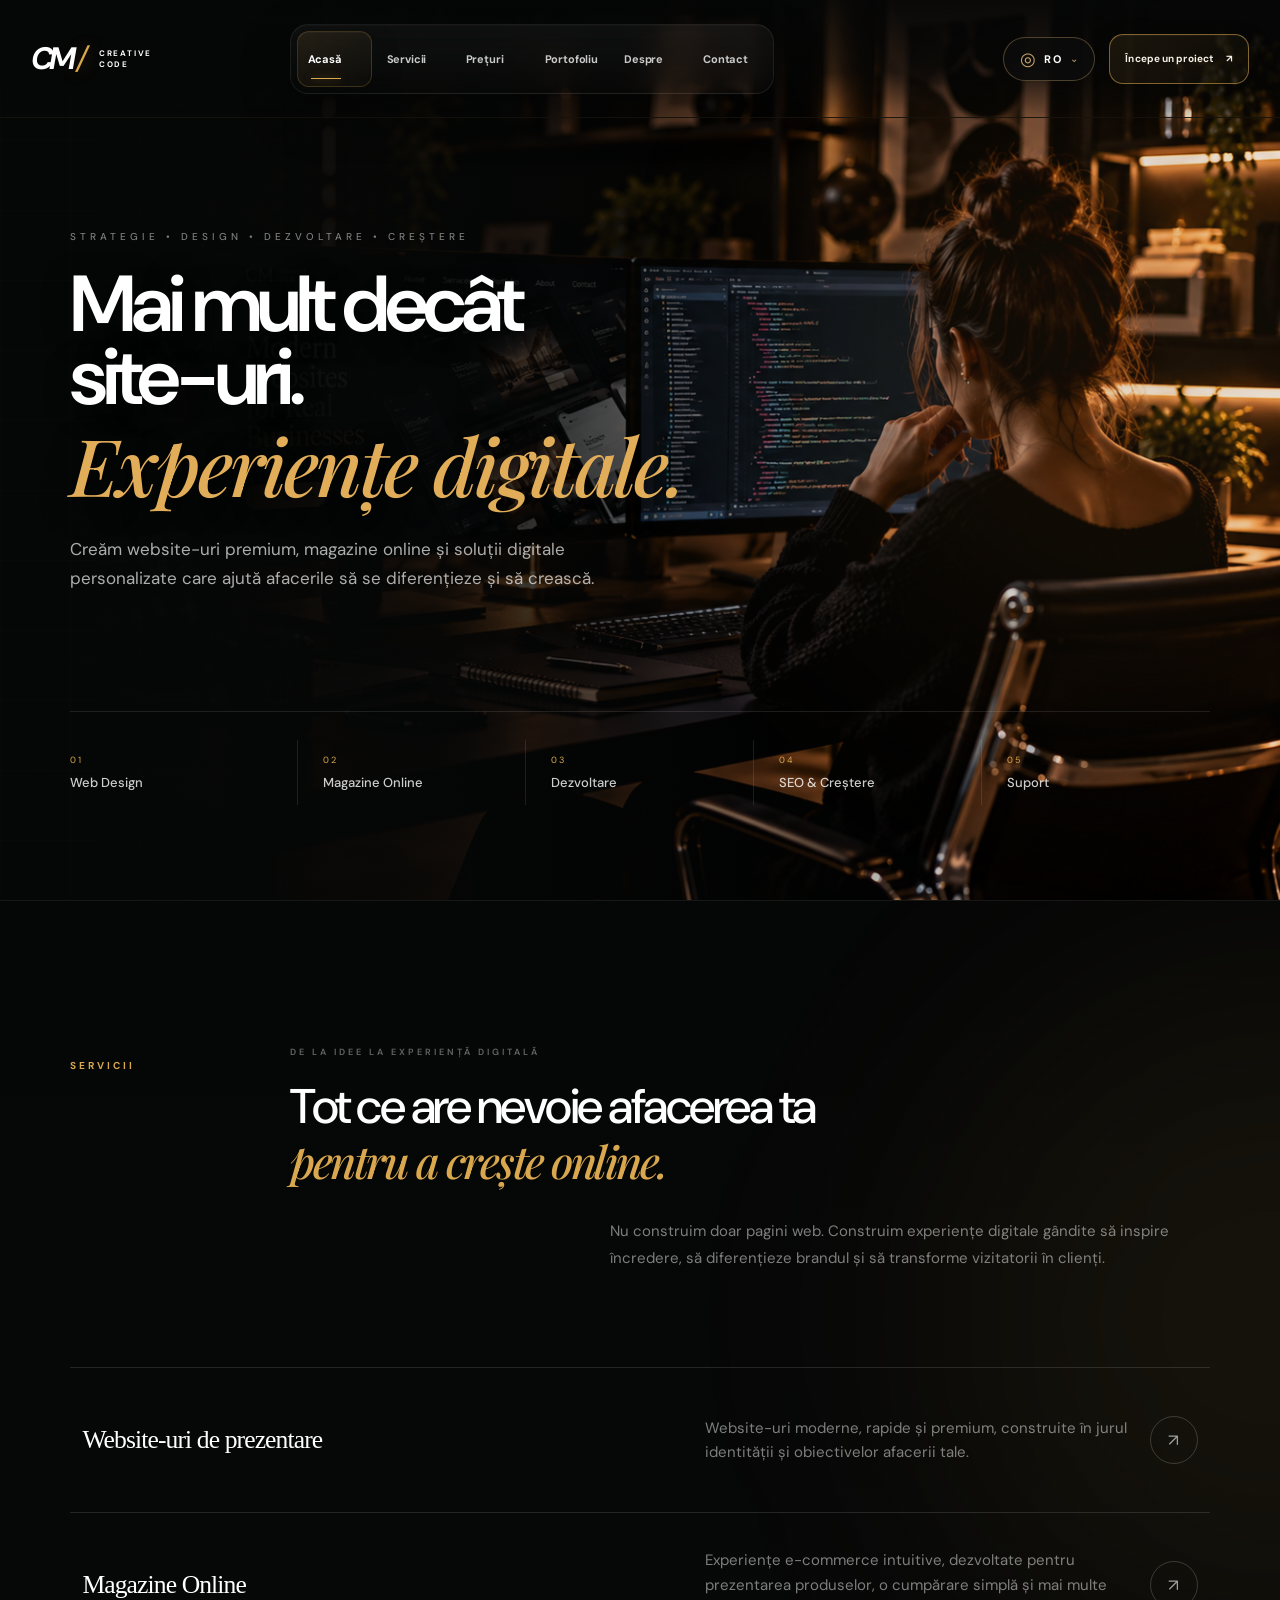
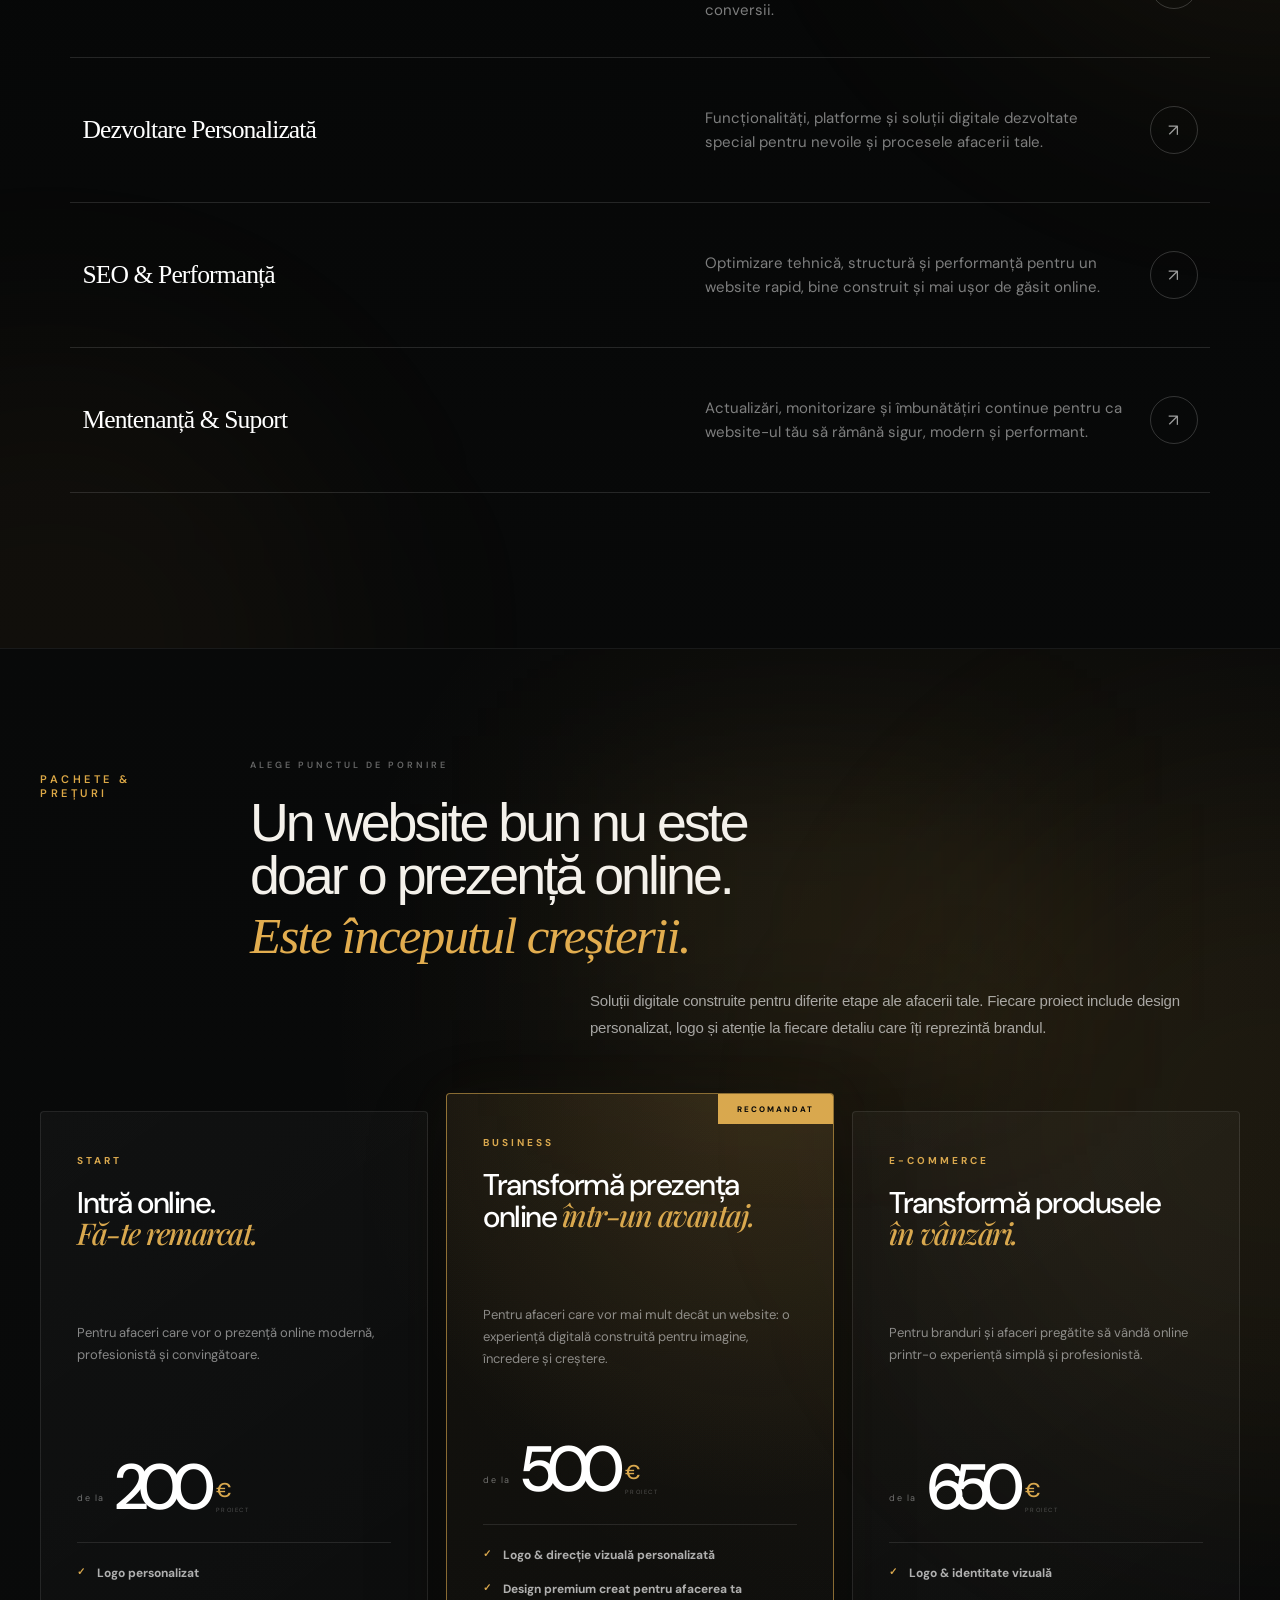
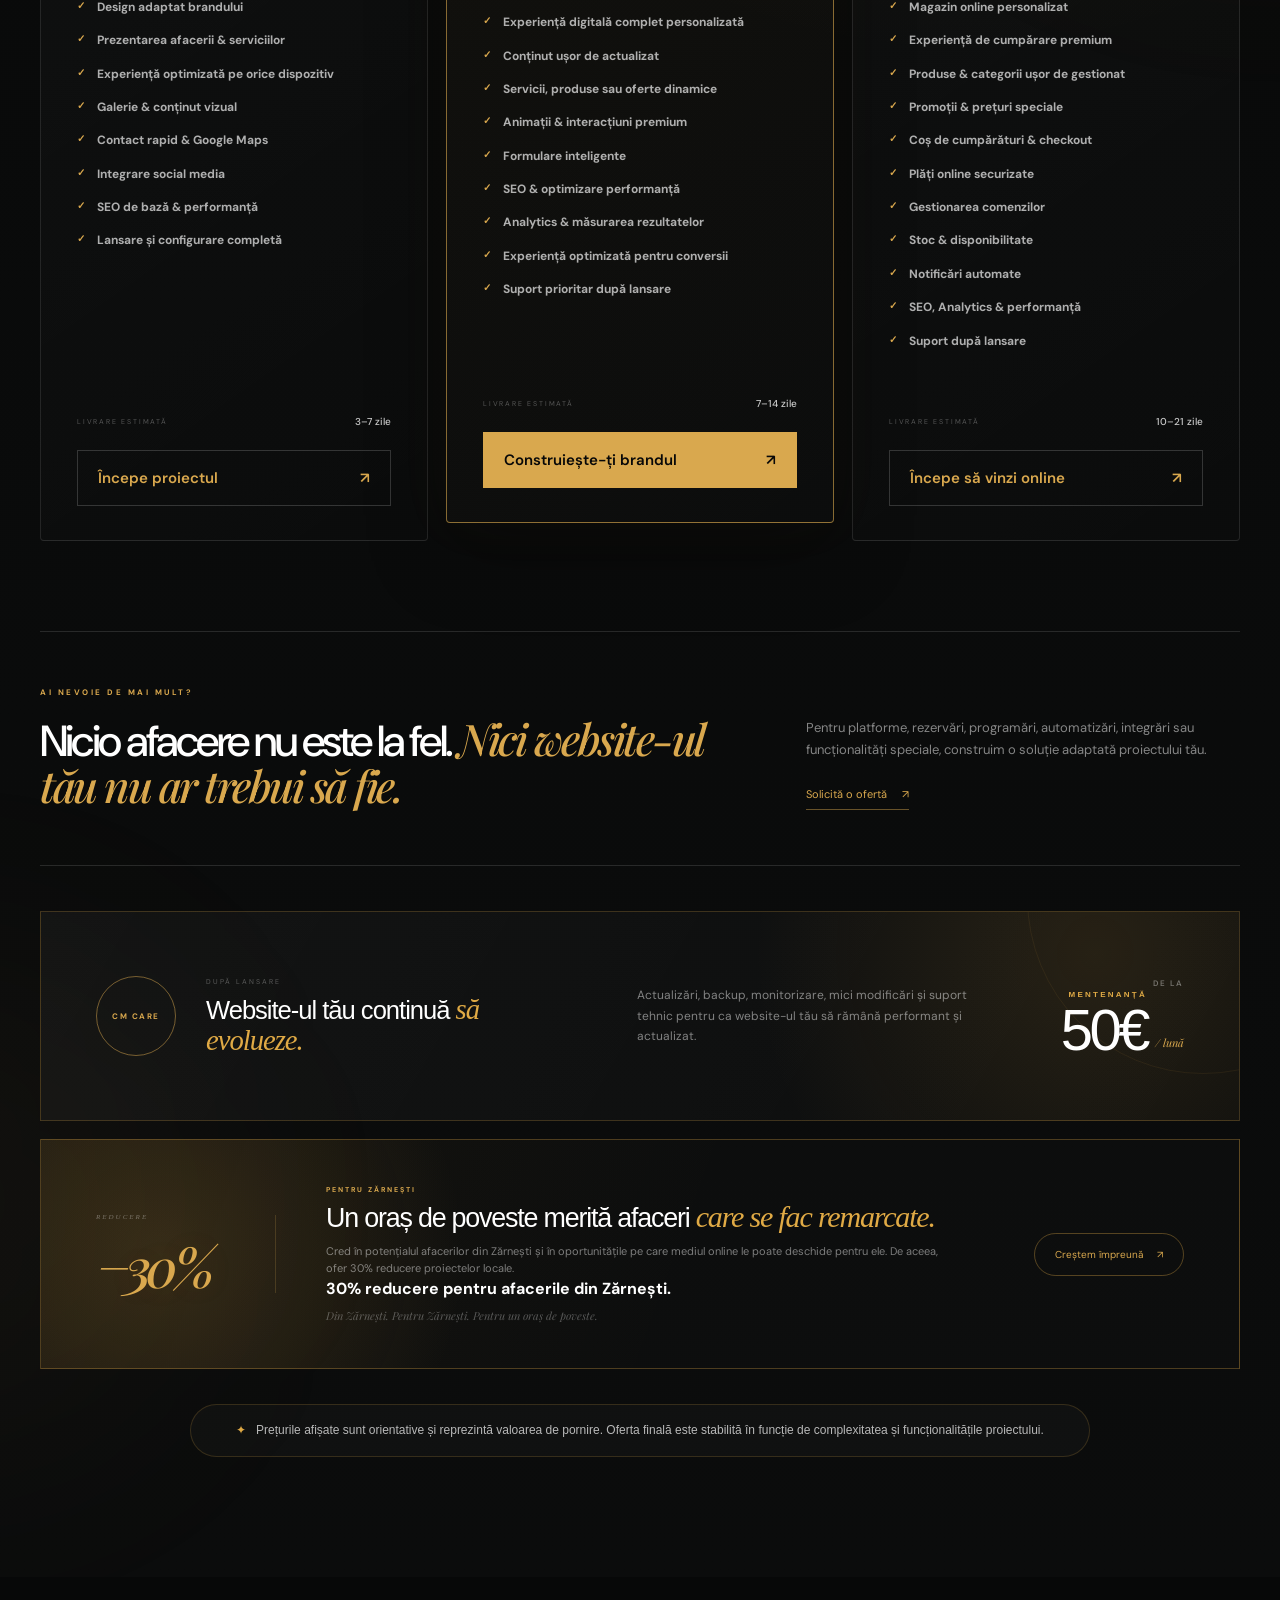
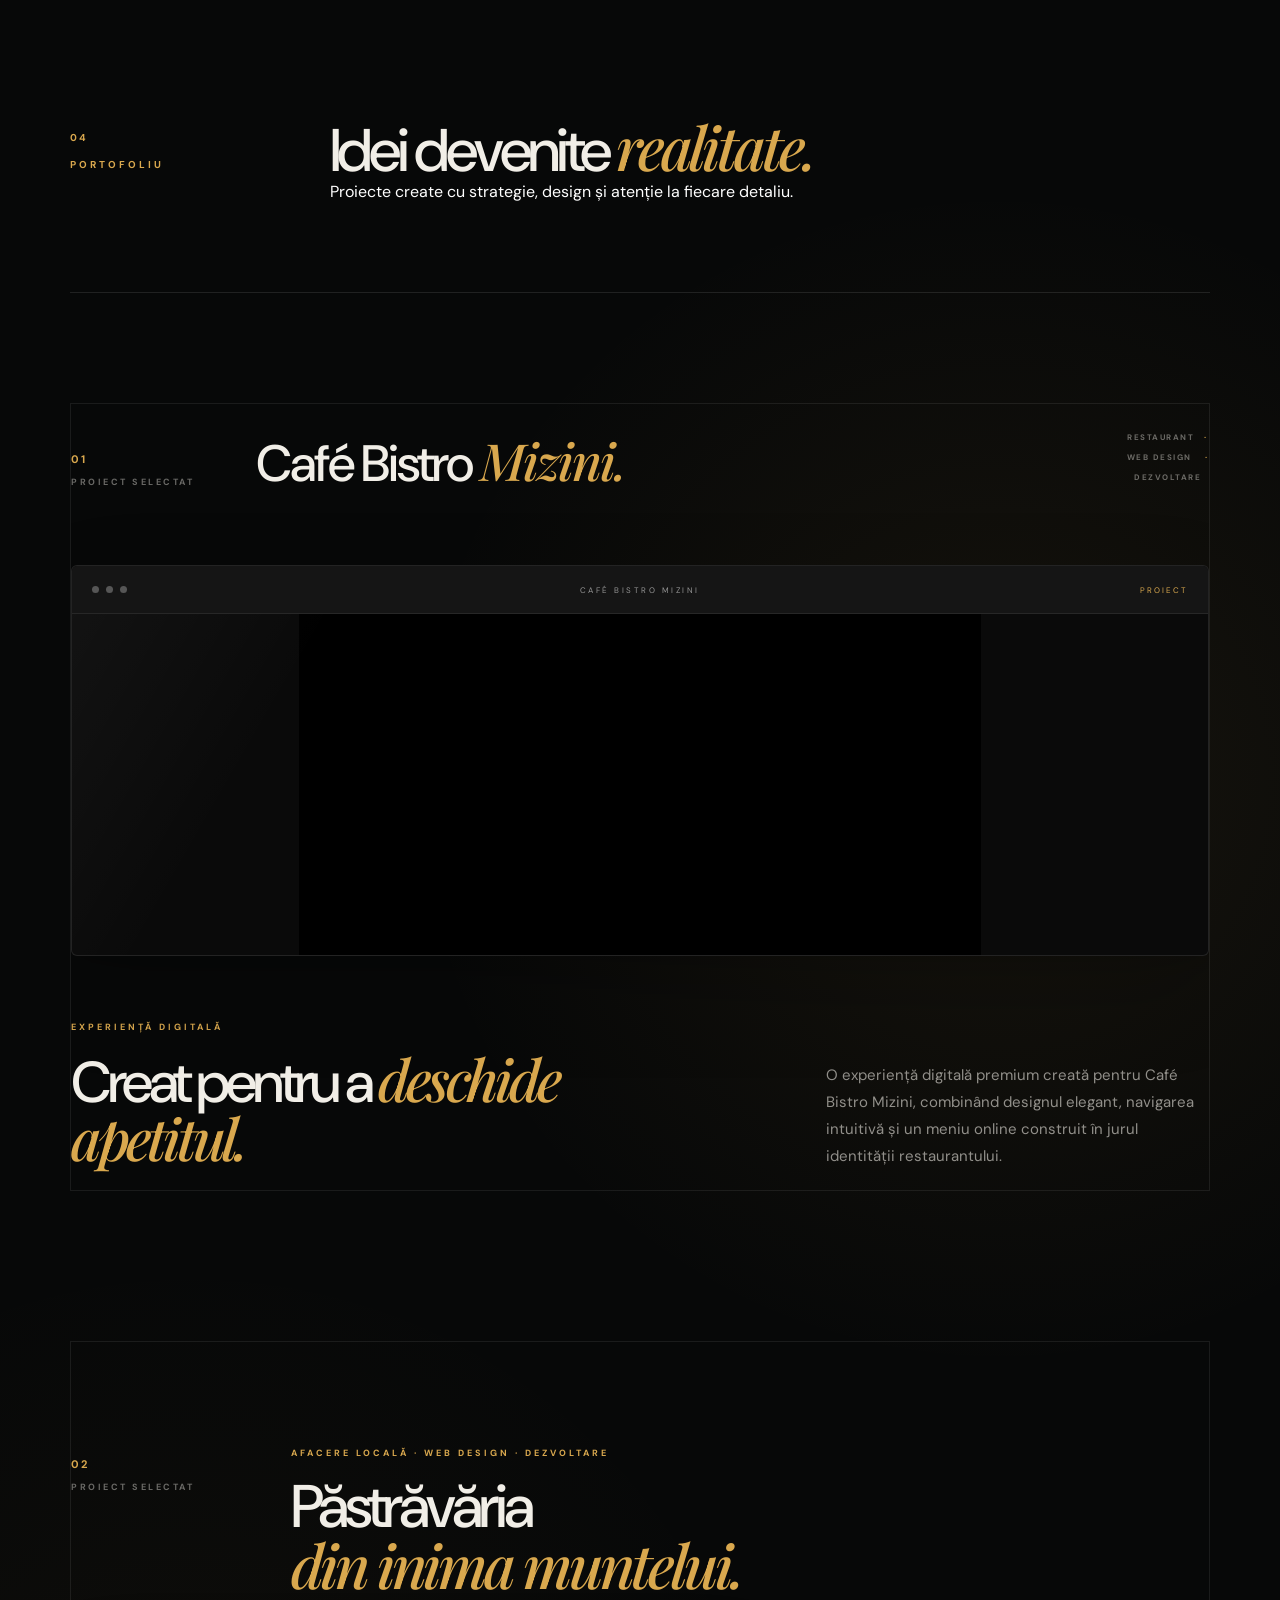
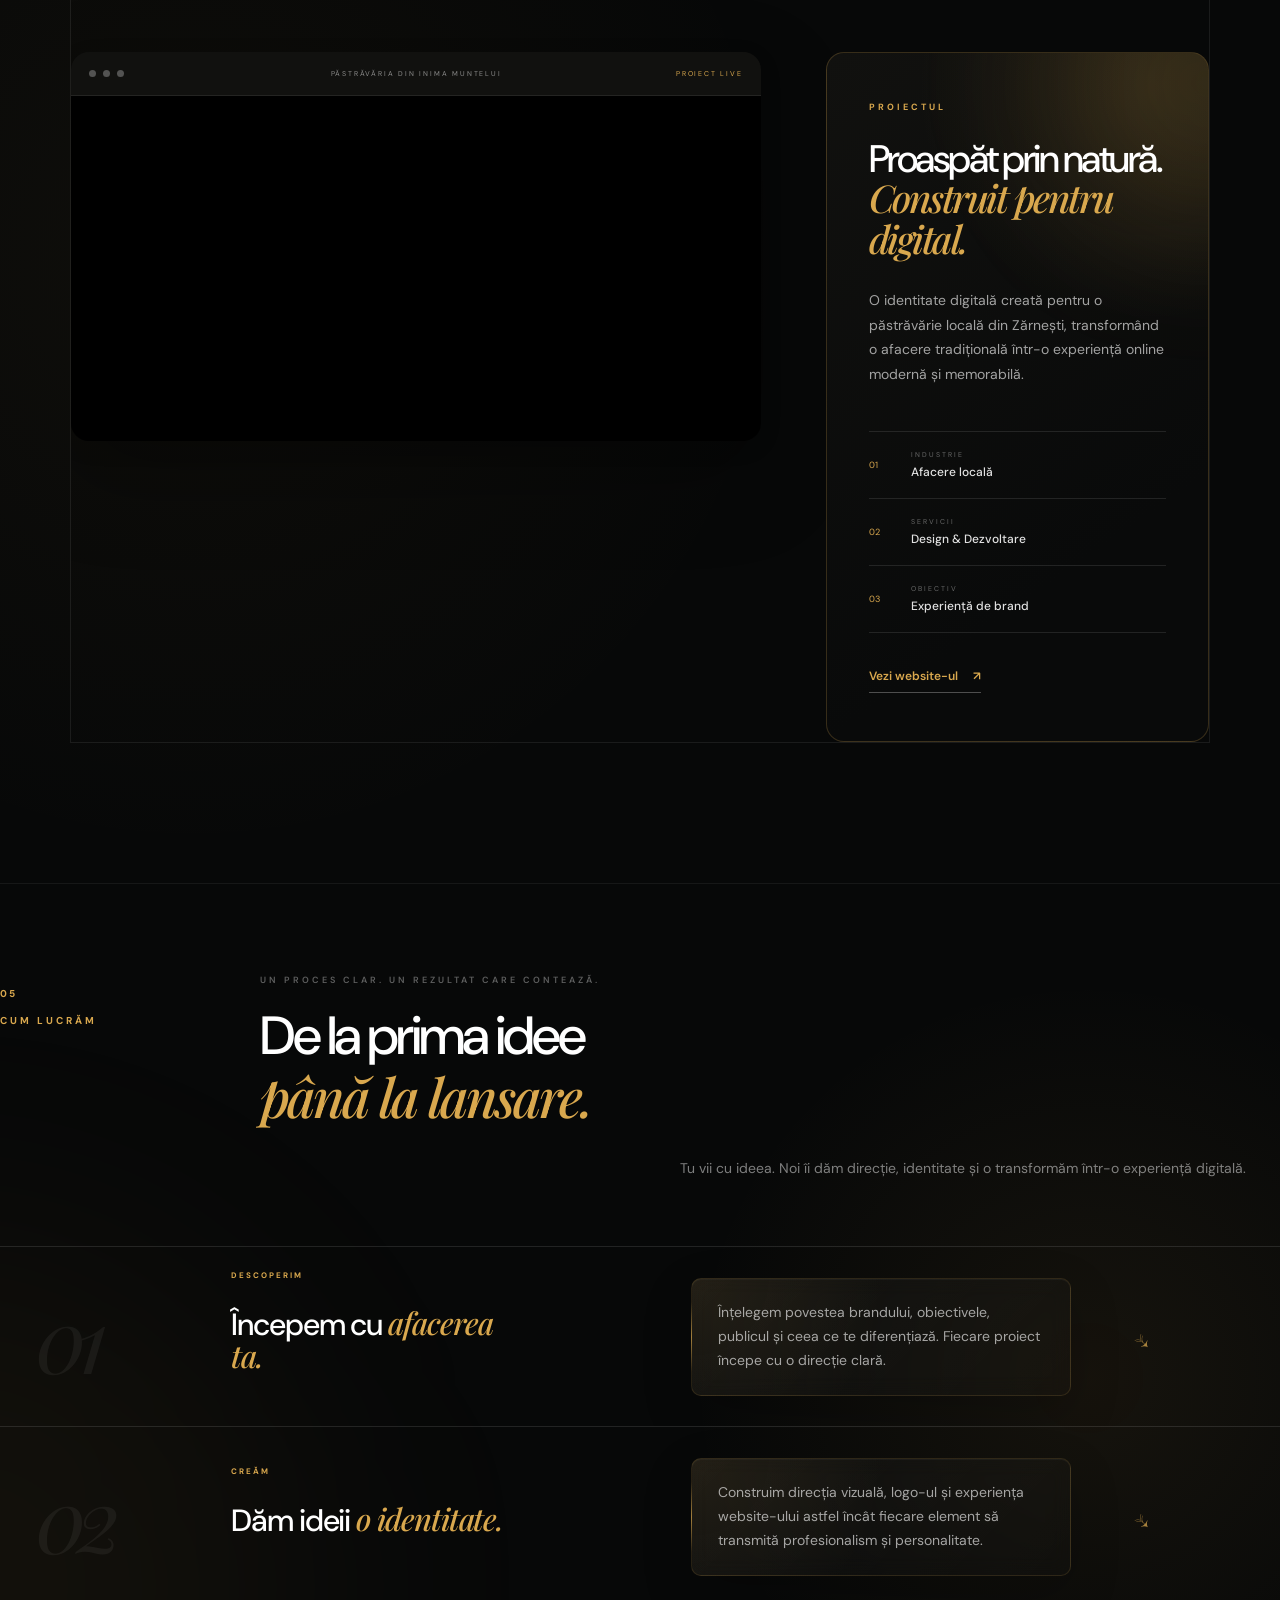
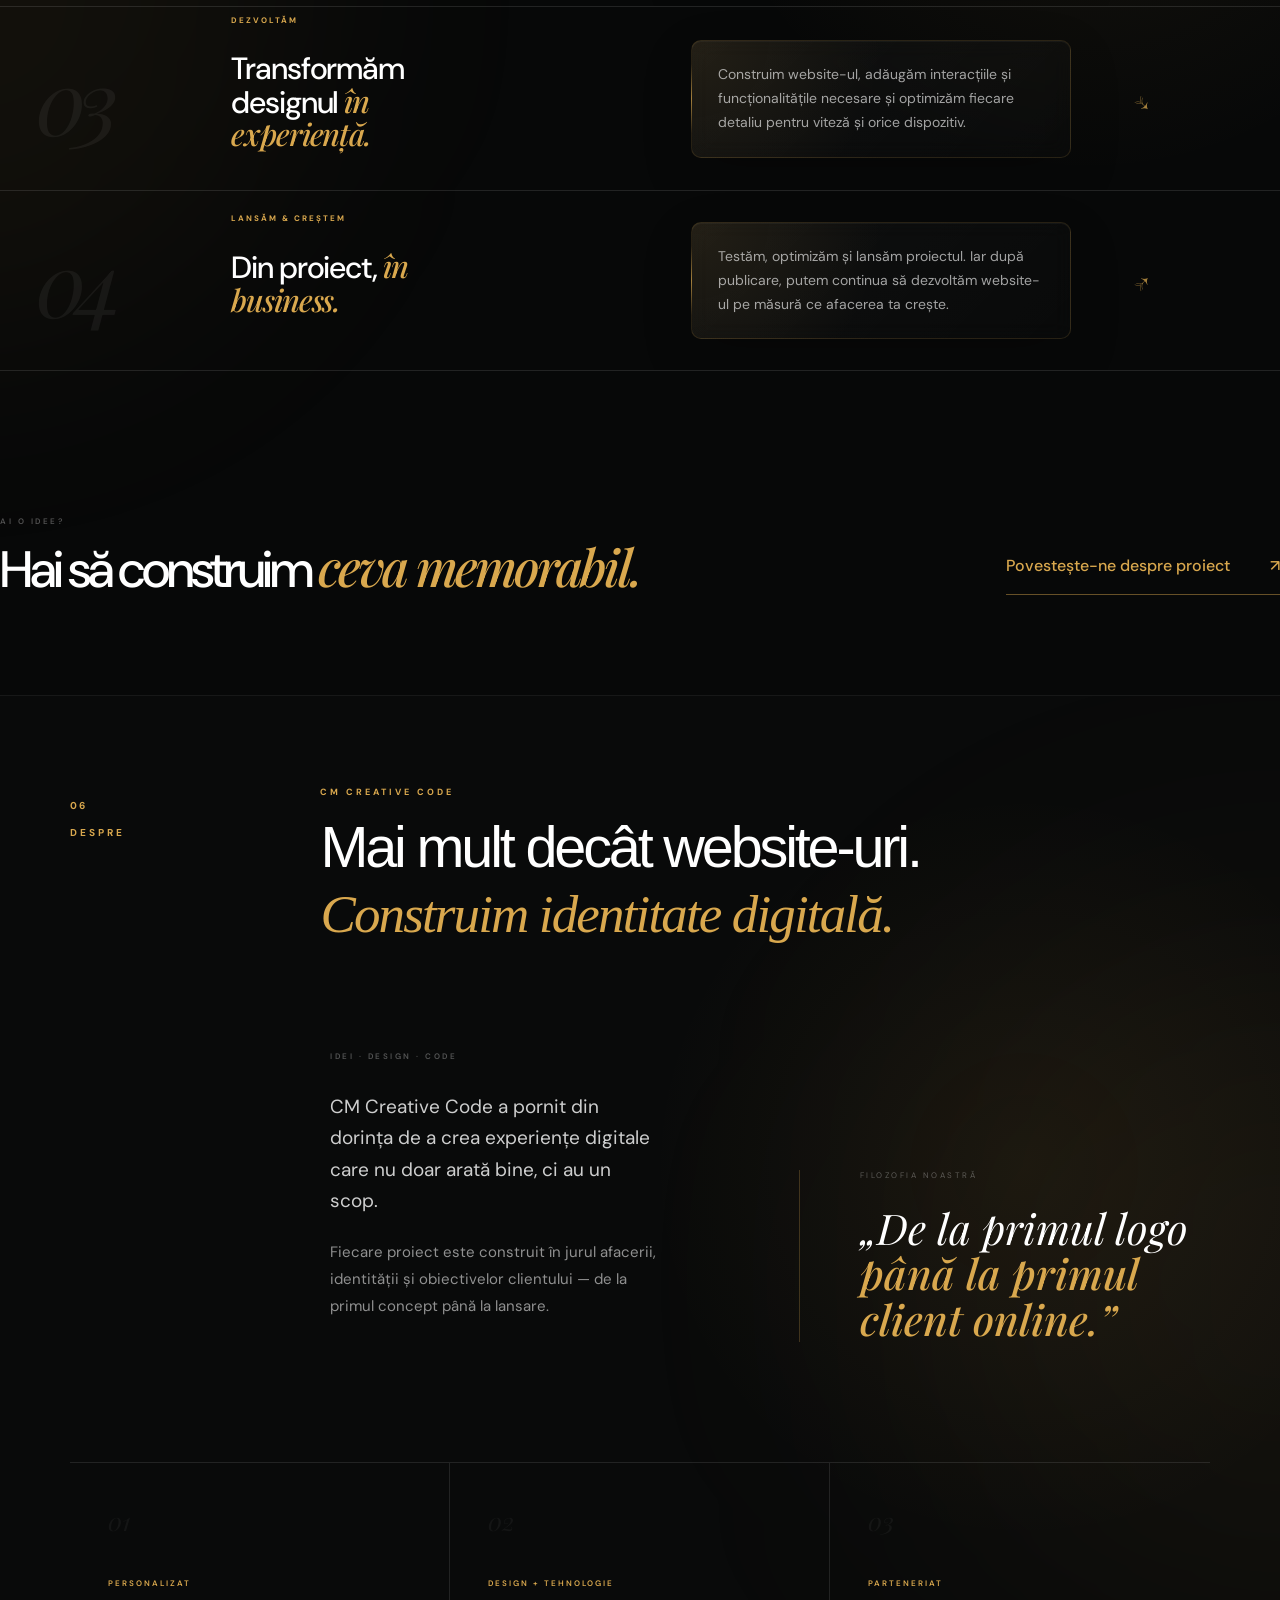
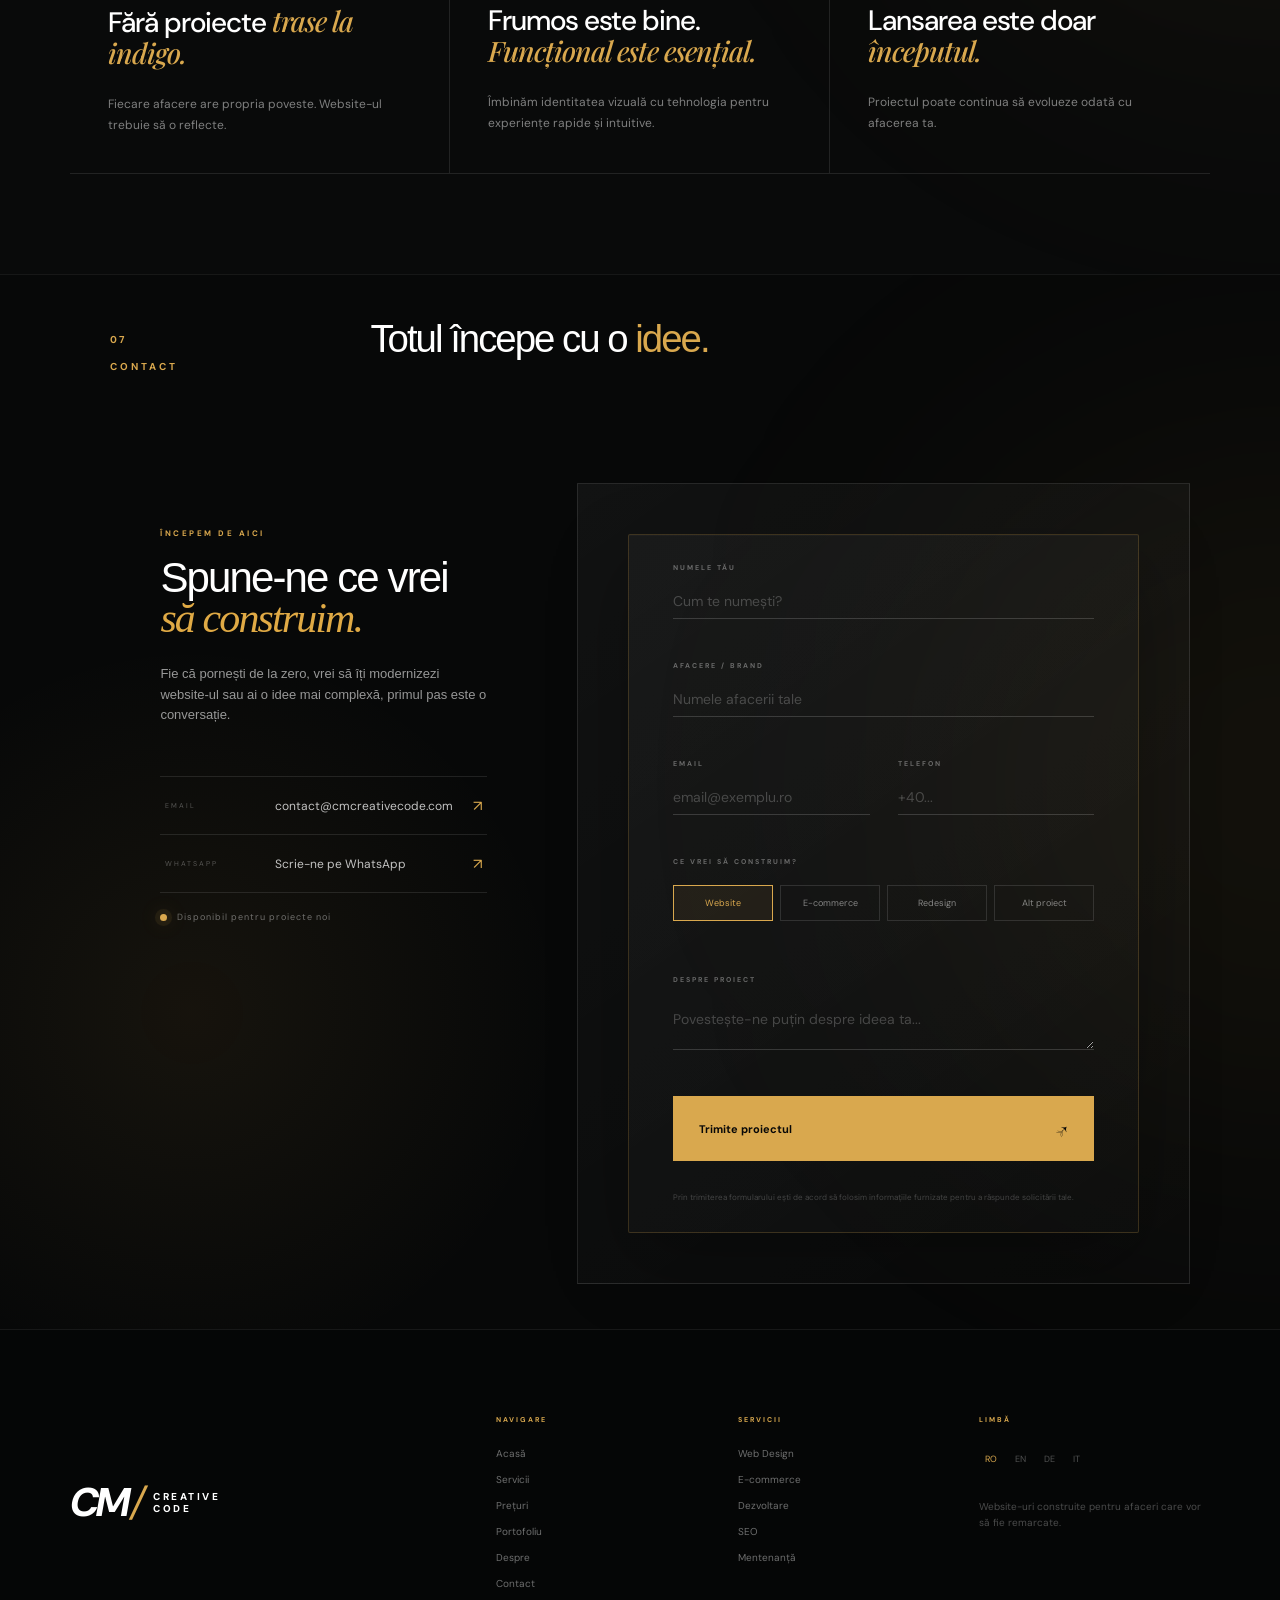
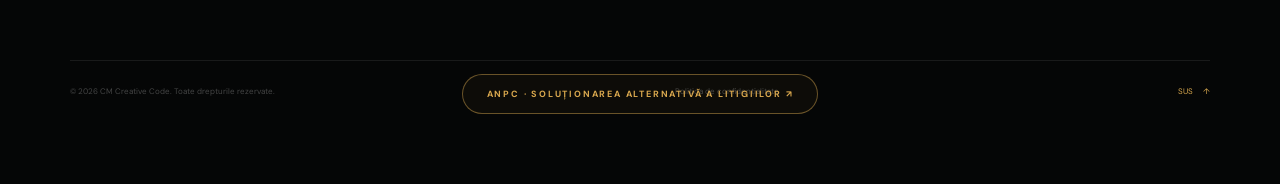
==== index.html @ e8dca446 "Initial CM Creative Code website" ====
<!DOCTYPE html>
<html lang="ro">

<head>
    <meta charset="UTF-8">
    <meta name="viewport" content="width=device-width, initial-scale=1.0">

    <title>CM Creative Code | Web Design & Dezvoltare Web</title>

    <meta name="description"
        content="CM Creative Code creează website-uri premium, magazine online și soluții digitale personalizate pentru afaceri care vor să crească.">

    <link rel="stylesheet" href="style.css">
</head>

<body>

    <!-- =====================================================
         HEADER — CM CREATIVE CODE
    ====================================================== -->

    <header class="header">

        <a href="#home" class="logo">

            <span class="logo-cm">CM</span>

            <span class="logo-text">
                CREATIVE
                <br>
                CODE
            </span>

        </a>


        <nav class="nav">

    <a href="#home" class="active" data-i18n="nav_home">Acasă</a>

    <a href="#services" data-i18n="nav_services">Servicii</a>

    <a href="#pricing" data-i18n="nav_pricing">Prețuri</a>

    <a href="#portfolio" data-i18n="nav_portfolio">Portofoliu</a>

    <a href="#about" data-i18n="nav_about">Despre</a>

    <a href="#contact" data-i18n="nav_contact">Contact</a>

</nav>


        <div class="header-right">

           
<div class="language-selector">

    <button
        type="button"
        class="language-current"
        aria-label="Selectează limba"
        aria-expanded="false">

        <span class="language-globe">◎</span>
        <span class="language-current-code">RO</span>
        <span class="language-chevron">⌄</span>

    </button>

    <div class="language-dropdown">

        <button type="button" class="language-option active" data-lang="ro">
            <span>RO</span>
            <strong>Română</strong>
        </button>

        <button type="button" class="language-option" data-lang="en">
            <span>EN</span>
            <strong>English</strong>
        </button>

        <button type="button" class="language-option" data-lang="de">
            <span>DE</span>
            <strong>Deutsch</strong>
        </button>

        <button type="button" class="language-option" data-lang="it">
            <span>IT</span>
            <strong>Italiano</strong>
        </button>

    </div>

</div>
 


            <a href="#contact" class="header-cta">

               <span class="header-cta-text" data-i18n="header_cta">
    Începe un proiect
</span>

                <span class="header-cta-arrow">
                    ↗
                </span>

            </a>

        </div>
<button class="mobile-menu-btn" type="button" aria-label="Deschide meniul">
    <span></span>
    <span></span>
</button>
    </header>
<!-- MOBILE MENU -->

<nav class="mobile-nav">

    <a href="#home">
        <span class="mobile-nav-text" data-i18n="nav_home">Acasă</span>
        <span class="mobile-nav-arrow">›</span>
    </a>

    <a href="#services">
        <span class="mobile-nav-text" data-i18n="nav_services">Servicii</span>
        <span class="mobile-nav-arrow">›</span>
    </a>

    <a href="#pricing">
        <span class="mobile-nav-text" data-i18n="nav_pricing">Prețuri</span>
        <span class="mobile-nav-arrow">›</span>
    </a>

    <a href="#portfolio">
        <span class="mobile-nav-text" data-i18n="nav_portfolio">Portofoliu</span>
        <span class="mobile-nav-arrow">›</span>
    </a>

    <a href="#about">
        <span class="mobile-nav-text" data-i18n="nav_about">Despre</span>
        <span class="mobile-nav-arrow">›</span>
    </a>

    <a href="#contact">
        <span class="mobile-nav-text" data-i18n="nav_contact">Contact</span>
        <span class="mobile-nav-arrow">›</span>
    </a>

</nav>
        <!-- =====================================================
             01 — ACASĂ
        ====================================================== -->

        <section class="hero" id="home">

            <div class="hero-glow"></div>

           <div class="hero-content">

    <p class="hero-eyebrow" data-i18n="hero_eyebrow">
        STRATEGIE • DESIGN • DEZVOLTARE • CREȘTERE
    </p>

    <h1 data-i18n="hero_title">
        Mai mult decât
        <br>
        site-uri.

        <span>
            Experiențe digitale.
        </span>
    </h1>

    <p class="hero-description" data-i18n="hero_description">
        Creăm website-uri premium, magazine online și soluții digitale
        personalizate care ajută afacerile să se diferențieze și să crească.
    </p>

    <div class="hero-actions">

        

        

    </div>

</div>


<div class="hero-bottom">

    <div class="hero-service">
        <span>01</span>
        <strong>Web Design</strong>
    </div>

    <div class="hero-service">
        <span>02</span>
        <strong data-i18n="hero_service_2">Magazine Online</strong>
    </div>

    <div class="hero-service">
        <span>03</span>
        <strong data-i18n="hero_service_3">Dezvoltare</strong>
    </div>

    <div class="hero-service">
        <span>04</span>
        <strong data-i18n="hero_service_4">SEO & Creștere</strong>
    </div>

    <div class="hero-service">
        <span>05</span>
        <strong data-i18n="hero_service_5">Suport</strong>
    </div>

</div>

</section>
        <!-- =====================================================
             02 — SERVICII
        ====================================================== -->

       <!-- =====================================================
     02 — SERVICII
====================================================== -->

<section class="services" id="services">

    <div class="services-glow"></div>

    <div class="services-container">

        <div class="services-intro">

            <div class="services-label">
                <span>02</span>
                <p data-i18n="services_label">SERVICII</p>
            </div>

            <div class="services-heading">

                <p class="services-eyebrow" data-i18n="services_eyebrow">
                    DE LA IDEE LA EXPERIENȚĂ DIGITALĂ
                </p>

                <h2 data-i18n="services_title">
                    Tot ce are nevoie afacerea ta
                    <em>pentru a crește online.</em>
                </h2>

                <p class="services-description" data-i18n="services_description">
                    Nu construim doar pagini web. Construim experiențe digitale
                    gândite să inspire încredere, să diferențieze brandul și să
                    transforme vizitatorii în clienți.
                </p>

            </div>

        </div>


        <div class="services-list">

            <!-- SERVICE 01 -->

            <a href="#contact" class="service-row">

                <span class="service-number">01</span>

                <div class="service-name">

                    <h3 data-i18n="service_1_title">
                        Website-uri de prezentare
                    </h3>

                    <p data-i18n="service_1_description">
                        Website-uri moderne, rapide și premium, construite în jurul
                        identității și obiectivelor afacerii tale.
                    </p>

                </div>

                <span class="service-arrow">↗</span>

            </a>


            <!-- SERVICE 02 -->

            <a href="#contact" class="service-row">

                <span class="service-number">02</span>

                <div class="service-name">

                    <h3 data-i18n="service_2_title">
                        Magazine Online
                    </h3>

                    <p data-i18n="service_2_description">
                        Experiențe e-commerce intuitive, dezvoltate pentru prezentarea
                        produselor, o cumpărare simplă și mai multe conversii.
                    </p>

                </div>

                <span class="service-arrow">↗</span>

            </a>


            <!-- SERVICE 03 -->

            <a href="#contact" class="service-row">

                <span class="service-number">03</span>

                <div class="service-name">

                    <h3 data-i18n="service_3_title">
                        Dezvoltare Personalizată
                    </h3>

                    <p data-i18n="service_3_description">
                        Funcționalități, platforme și soluții digitale dezvoltate
                        special pentru nevoile și procesele afacerii tale.
                    </p>

                </div>

                <span class="service-arrow">↗</span>

            </a>


            <!-- SERVICE 04 -->

            <a href="#contact" class="service-row">

                <span class="service-number">04</span>

                <div class="service-name">

                    <h3 data-i18n="service_4_title">
                        SEO & Performanță
                    </h3>

                    <p data-i18n="service_4_description">
                        Optimizare tehnică, structură și performanță pentru un website
                        rapid, bine construit și mai ușor de găsit online.
                    </p>

                </div>

                <span class="service-arrow">↗</span>

            </a>


            <!-- SERVICE 05 -->

            <a href="#contact" class="service-row">

                <span class="service-number">05</span>

                <div class="service-name">

                    <h3 data-i18n="service_5_title">
                        Mentenanță & Suport
                    </h3>

                    <p data-i18n="service_5_description">
                        Actualizări, monitorizare și îmbunătățiri continue pentru ca
                        website-ul tău să rămână sigur, modern și performant.
                    </p>

                </div>

                <span class="service-arrow">↗</span>

            </a>

        </div>

    </div>

</section>

<!-- =====================================================
     03 — PACHETE & PREȚURI
====================================================== -->

<section class="pricing" id="pricing">

    <div class="pricing-glow pricing-glow-one"></div>
    <div class="pricing-glow pricing-glow-two"></div>

    <div class="pricing-container">

        <div class="pricing-intro">

            <div class="pricing-label">
                <span>03</span>
                <p data-i18n="pricing_label">PACHETE & PREȚURI</p>
            </div>

            <div class="pricing-heading">

                <p class="pricing-eyebrow" data-i18n="pricing_eyebrow">
                    ALEGE PUNCTUL DE PORNIRE
                </p>

                <h2 data-i18n="pricing_title">
                    Un website bun nu este
                    <br>
                    doar o prezență online.
                    <em>Este începutul creșterii.</em>
                </h2>

                <p class="pricing-description" data-i18n="pricing_description">
                    Soluții digitale construite pentru diferite etape ale afacerii tale.
                    Fiecare proiect include design personalizat, logo și atenție la fiecare
                    detaliu care îți reprezintă brandul.
                </p>

            </div>

        </div>


        <!-- PRICING CARDS -->
        <div class="pricing-grid">


            <!-- START -->
            <article class="price-card">

                <div class="price-card-top">

                    <span class="price-index">01</span>

                    <p class="price-type">
                        START
                    </p>

                    <h3 data-i18n="start_title">
                        Intră online.
                        <br>
                        <em>Fă-te remarcat.</em>
                    </h3>

                    <p class="price-subtitle" data-i18n="start_subtitle">
                        Pentru afaceri care vor o prezență online modernă,
                        profesionistă și convingătoare.
                    </p>

                </div>


                <div class="price">

                    <span data-i18n="price_from">
                        de la
                    </span>

                    <strong>200</strong>

                    <div>
                        <b>€</b>
                        <small data-i18n="price_project">PROIECT</small>
                    </div>

                </div>


                <div class="price-line"></div>


                <ul class="price-features">

                    <li>
                        <span>✓</span>
                        <b data-i18n="start_feature_1">Logo personalizat</b>
                    </li>

                    <li>
                        <span>✓</span>
                        <b data-i18n="start_feature_2">Design adaptat brandului</b>
                    </li>

                    <li>
                        <span>✓</span>
                        <b data-i18n="start_feature_3">Prezentarea afacerii & serviciilor</b>
                    </li>

                    <li>
                        <span>✓</span>
                        <b data-i18n="start_feature_4">Experiență optimizată pe orice dispozitiv</b>
                    </li>

                    <li>
                        <span>✓</span>
                        <b data-i18n="start_feature_5">Galerie & conținut vizual</b>
                    </li>

                    <li>
                        <span>✓</span>
                        <b data-i18n="start_feature_6">Contact rapid & Google Maps</b>
                    </li>

                    <li>
                        <span>✓</span>
                        <b data-i18n="start_feature_7">Integrare social media</b>
                    </li>

                    <li>
                        <span>✓</span>
                        <b data-i18n="start_feature_8">SEO de bază & performanță</b>
                    </li>

                    <li>
                        <span>✓</span>
                        <b data-i18n="start_feature_9">Lansare și configurare completă</b>
                    </li>

                </ul>


                <div class="price-delivery">

                    <span data-i18n="delivery_label">
                        LIVRARE ESTIMATĂ
                    </span>

                    <strong data-i18n="start_delivery">
                        3–7 zile
                    </strong>

                </div>


                <a href="#contact" class="price-button">

                    <span data-i18n="start_button">
                        Începe proiectul
                    </span>

                    <span>↗</span>

                </a>

            </article>


            <!-- BUSINESS -->
            <article class="price-card price-card-featured">

                <div class="recommended" data-i18n="recommended">
                    RECOMANDAT
                </div>


                <div class="price-card-top">

                    <span class="price-index">02</span>

                    <p class="price-type">
                        BUSINESS
                    </p>

                    <h3 data-i18n="business_title">
                        Transformă prezența online
                        <em>într-un avantaj.</em>
                    </h3>

                    <p class="price-subtitle" data-i18n="business_subtitle">
                        Pentru afaceri care vor mai mult decât un website:
                        o experiență digitală construită pentru imagine,
                        încredere și creștere.
                    </p>

                </div>


                <div class="price">

                    <span data-i18n="price_from">
                        de la
                    </span>

                    <strong>500</strong>

                    <div>
                        <b>€</b>
                        <small data-i18n="price_project">PROIECT</small>
                    </div>

                </div>


                <div class="price-line"></div>


                <ul class="price-features">

                    <li>
                        <span>✓</span>
                        <b data-i18n="business_feature_1">Logo & direcție vizuală personalizată</b>
                    </li>

                    <li>
                        <span>✓</span>
                        <b data-i18n="business_feature_2">Design premium creat pentru afacerea ta</b>
                    </li>

                    <li>
                        <span>✓</span>
                        <b data-i18n="business_feature_3">Experiență digitală complet personalizată</b>
                    </li>

                    <li>
                        <span>✓</span>
                        <b data-i18n="business_feature_4">Conținut ușor de actualizat</b>
                    </li>

                    <li>
                        <span>✓</span>
                        <b data-i18n="business_feature_5">Servicii, produse sau oferte dinamice</b>
                    </li>

                    <li>
                        <span>✓</span>
                        <b data-i18n="business_feature_6">Animații & interacțiuni premium</b>
                    </li>

                    <li>
                        <span>✓</span>
                        <b data-i18n="business_feature_7">Formulare inteligente</b>
                    </li>

                    <li>
                        <span>✓</span>
                        <b data-i18n="business_feature_8">SEO & optimizare performanță</b>
                    </li>

                    <li>
                        <span>✓</span>
                        <b data-i18n="business_feature_9">Analytics & măsurarea rezultatelor</b>
                    </li>

                    <li>
                        <span>✓</span>
                        <b data-i18n="business_feature_10">Experiență optimizată pentru conversii</b>
                    </li>

                    <li>
                        <span>✓</span>
                        <b data-i18n="business_feature_11">Suport prioritar după lansare</b>
                    </li>

                </ul>


                <div class="price-delivery">

                    <span data-i18n="delivery_label">
                        LIVRARE ESTIMATĂ
                    </span>

                    <strong data-i18n="business_delivery">
                        7–14 zile
                    </strong>

                </div>


                <a href="#contact" class="price-button featured-button">

                    <span data-i18n="business_button">
                        Construiește-ți brandul
                    </span>

                    <span>↗</span>

                </a>

            </article>


            <!-- E-COMMERCE -->
            <article class="price-card">

                <div class="price-card-top">

                    <span class="price-index">03</span>

                    <p class="price-type">
                        E-COMMERCE
                    </p>

                    <h3 data-i18n="ecommerce_title">
                        Transformă produsele
                        <br>
                        <em>în vânzări.</em>
                    </h3>

                    <p class="price-subtitle" data-i18n="ecommerce_subtitle">
                        Pentru branduri și afaceri pregătite să vândă
                        online printr-o experiență simplă și profesionistă.
                    </p>

                </div>


                <div class="price">

                    <span data-i18n="price_from">
                        de la
                    </span>

                    <strong>650</strong>

                    <div>
                        <b>€</b>
                        <small data-i18n="price_project">PROIECT</small>
                    </div>

                </div>


                <div class="price-line"></div>


                <ul class="price-features">

                    <li>
                        <span>✓</span>
                        <b data-i18n="ecommerce_feature_1">Logo & identitate vizuală</b>
                    </li>

                    <li>
                        <span>✓</span>
                        <b data-i18n="ecommerce_feature_2">Magazin online personalizat</b>
                    </li>

                    <li>
                        <span>✓</span>
                        <b data-i18n="ecommerce_feature_3">Experiență de cumpărare premium</b>
                    </li>

                    <li>
                        <span>✓</span>
                        <b data-i18n="ecommerce_feature_4">Produse & categorii ușor de gestionat</b>
                    </li>

                    <li>
                        <span>✓</span>
                        <b data-i18n="ecommerce_feature_5">Promoții & prețuri speciale</b>
                    </li>

                    <li>
                        <span>✓</span>
                        <b data-i18n="ecommerce_feature_6">Coș de cumpărături & checkout</b>
                    </li>

                    <li>
                        <span>✓</span>
                        <b data-i18n="ecommerce_feature_7">Plăți online securizate</b>
                    </li>

                    <li>
                        <span>✓</span>
                        <b data-i18n="ecommerce_feature_8">Gestionarea comenzilor</b>
                    </li>

                    <li>
                        <span>✓</span>
                        <b data-i18n="ecommerce_feature_9">Stoc & disponibilitate</b>
                    </li>

                    <li>
                        <span>✓</span>
                        <b data-i18n="ecommerce_feature_10">Notificări automate</b>
                    </li>

                    <li>
                        <span>✓</span>
                        <b data-i18n="ecommerce_feature_11">SEO, Analytics & performanță</b>
                    </li>

                    <li>
                        <span>✓</span>
                        <b data-i18n="ecommerce_feature_12">Suport după lansare</b>
                    </li>

                </ul>


                <div class="price-delivery">

                    <span data-i18n="delivery_label">
                        LIVRARE ESTIMATĂ
                    </span>

                    <strong data-i18n="ecommerce_delivery">
                        10–21 zile
                    </strong>

                </div>


                <a href="#contact" class="price-button">

                    <span data-i18n="ecommerce_button">
                        Începe să vinzi online
                    </span>

                    <span>↗</span>

                </a>

            </article>

        </div>


        <!-- CUSTOM PROJECT -->
        <div class="custom-project">

            <div>

                <span class="custom-small" data-i18n="custom_small">
                    AI NEVOIE DE MAI MULT?
                </span>

                <h3 data-i18n="custom_title">
                    Nicio afacere nu este la fel.
                    <em>Nici website-ul tău nu ar trebui să fie.</em>
                </h3>

            </div>


            <div class="custom-project-right">

                <p data-i18n="custom_description">
                    Pentru platforme, rezervări, programări, automatizări,
                    integrări sau funcționalități speciale, construim o
                    soluție adaptată proiectului tău.
                </p>

                <a href="#contact">

                    <span data-i18n="custom_button">
                        Solicită o ofertă
                    </span>

                    <span>↗</span>

                </a>

            </div>

        </div>


        <!-- CM CARE -->
        <div class="care-card">

            <div class="care-left">

                <span class="care-tag">
                    CM CARE
                </span>

                <div>

                    <p data-i18n="care_after">
                        DUPĂ LANSARE
                    </p>

                    <h3 data-i18n="care_title">
                        Website-ul tău continuă
                        <em>să evolueze.</em>
                    </h3>

                </div>

            </div>


            <div class="care-middle">

                <p data-i18n="care_description">
                    Actualizări, backup, monitorizare, mici modificări
                    și suport tehnic pentru ca website-ul tău să rămână
                    performant și actualizat.
                </p>

            </div>


            <div class="care-price">

                <div class="care-price-top">

                    <span class="care-maintenance"></span>

                    <span class="care-from" data-i18n="price_from_upper">
                        DE LA
                    </span>

                </div>


                <div class="care-price-row">

                    <strong>50€</strong>

                    <span data-i18n="care_month">
                        / lună
                    </span>

                </div>

            </div>

        </div>


        <!-- ZĂRNEȘTI -->
        <div class="local-offer">

            <div class="local-discount">

                <span data-i18n="local_discount">
                    REDUCERE
                </span>

                <strong>−30%</strong>

            </div>


            <div class="local-copy">

                <span class="local-label" data-i18n="local_label">
                    PENTRU ZĂRNEȘTI
                </span>

                <h3 data-i18n="local_title">
                    Un oraș de poveste merită afaceri
                    <em>care se fac remarcate.</em>
                </h3>

                <p data-i18n="local_description">
                    Cred în potențialul afacerilor din Zărnești și în oportunitățile
                    pe care mediul online le poate deschide pentru ele. De aceea,
                    ofer 30% reducere proiectelor locale.
                </p>

                <strong class="local-offer-highlight" data-i18n="local_highlight">
                    30% reducere pentru afacerile din Zărnești.
                </strong>

                <small data-i18n="local_small">
                    Din Zărnești. Pentru Zărnești. Pentru un oraș de poveste.
                </small>

            </div>


            <a href="#contact" class="local-link">

                <span data-i18n="local_button">
                    Creștem împreună
                </span>

                <span>↗</span>

            </a>

        </div>


        <p class="pricing-note" data-i18n="pricing_note">
            Prețurile afișate sunt orientative și reprezintă valoarea de pornire.
            Oferta finală este stabilită în funcție de complexitatea și
            funcționalitățile proiectului.
        </p>

    </div>

</section>
        <!-- =====================================================
             04 — PORTOFOLIU
        ====================================================== -->
<!-- =====================================================
     04 — PORTOFOLIU
====================================================== -->

<section class="selected-work" id="portfolio">

    <div class="work-intro">

        <div class="work-label">
            <span>04</span>
            <p data-i18n="portfolio_label">PORTOFOLIU</p>
        </div>

        <div class="work-heading">

           <h2 data-i18n="portfolio_title">
    Idei devenite <em>realitate.</em>
</h2>

            <p class="portfolio-description" data-i18n="portfolio_description">
                Proiecte create cu strategie, design și atenție la fiecare detaliu.
            </p>

        </div>

    </div>


    <div class="work-line"></div>


    <!-- PROJECT 01 — MIZINI -->

    <article class="portfolio-project project-mizini">

        <div class="project-top">

            <div class="project-number">
                <span>01</span>
                <p data-i18n="portfolio_selected_project">
                    PROIECT SELECTAT
                </p>
            </div>

            <div class="project-title">

                <h3>
                    Café Bistro
                    <em>Mizini.</em>
                </h3>

            </div>

            <div class="project-meta">
                <span data-i18n="portfolio_restaurant">
                    RESTAURANT
                </span>

                <span>
                    WEB DESIGN
                </span>

                <span data-i18n="portfolio_development">
                    DEZVOLTARE
                </span>
            </div>

        </div>


        <div class="project-video-wrap">

            <div class="browser-bar">

                <div class="browser-dots">
                    <span></span>
                    <span></span>
                    <span></span>
                </div>

                <div class="browser-address">
                    CAFÉ BISTRO MIZINI
                </div>

                <div class="browser-status" data-i18n="portfolio_project">
                    PROIECT
                </div>

            </div>


            <video
                class="project-video"
                autoplay
                muted
                loop
                playsinline
                preload="metadata">

                <source
                    src="videos/mizini-video-p1.mp4"
                    type="video/mp4">

                Browserul tău nu suportă redarea video.

            </video>

            <div class="video-shine"></div>

        </div>


        <div class="project-bottom">

            <div class="project-statement">

                <p data-i18n="mizini_label">
                    EXPERIENȚĂ DIGITALĂ
                </p>

                <h4 data-i18n="mizini_title">
                    Creat pentru a
                    <em>deschide apetitul.</em>
                </h4>

            </div>


            <div class="project-description">

                <p data-i18n="mizini_description">
                    O experiență digitală premium creată pentru Café Bistro Mizini,
                    combinând designul elegant, navigarea intuitivă și un meniu
                    online construit în jurul identității restaurantului.
                </p>

            </div>

        </div>

    </article>


    <!-- PROJECT 02 — PĂSTRĂVĂRIA -->

    <article class="portfolio-project project-trout">

        <div class="trout-header">

            <div class="trout-number">
                <span>02</span>

                <p data-i18n="portfolio_selected_project">
                    PROIECT SELECTAT
                </p>
            </div>


            <div class="trout-title">

                <p
                    class="trout-category"
                    data-i18n="trout_category">
                    AFACERE LOCALĂ · WEB DESIGN · DEZVOLTARE
                </p>

                <h3 data-i18n="trout_title">
                    Păstrăvăria
                    <br>
                    <em>din inima muntelui.</em>
                </h3>

            </div>

        </div>


        <div class="trout-showcase">

            <div class="trout-video-wrap">

                <div class="trout-browser-bar">

                    <div class="trout-browser-dots">
                        <span></span>
                        <span></span>
                        <span></span>
                    </div>

                    <div class="trout-browser-name">
                        PĂSTRĂVĂRIA DIN INIMA MUNTELUI
                    </div>

                    <div
                        class="trout-live"
                        data-i18n="portfolio_live_project">
                        PROIECT LIVE
                    </div>

                </div>


                <video
                    class="trout-video"
                    autoplay
                    muted
                    loop
                    playsinline
                    preload="metadata">

                    <source
                        src="videos/pastravarie-video-p1.mp4"
                        type="video/mp4">

                    Browserul tău nu suportă redarea video.

                </video>

            </div>


            <div class="trout-info">

                <div class="trout-info-top">

                    <span
                        class="trout-small-label"
                        data-i18n="trout_project_label">
                        PROIECTUL
                    </span>

                    <h4 data-i18n="trout_project_title">
                        Proaspăt prin natură.
                        <br>
                        <em>Construit pentru digital.</em>
                    </h4>

                    <p data-i18n="trout_description">
                        O identitate digitală creată pentru o păstrăvărie locală
                        din Zărnești, transformând o afacere tradițională într-o
                        experiență online modernă și memorabilă.
                    </p>

                </div>


                <div class="trout-details">

                    <div class="trout-detail">

                        <span>01</span>

                        <div>
                            <small data-i18n="trout_industry_label">
                                INDUSTRIE
                            </small>

                            <strong data-i18n="trout_industry">
                                Afacere locală
                            </strong>
                        </div>

                    </div>


                    <div class="trout-detail">

                        <span>02</span>

                        <div>
                            <small data-i18n="trout_services_label">
                                SERVICII
                            </small>

                            <strong data-i18n="trout_services">
                                Design & Dezvoltare
                            </strong>
                        </div>

                    </div>


                    <div class="trout-detail">

                        <span>03</span>

                        <div>
                            <small data-i18n="trout_goal_label">
                                OBIECTIV
                            </small>

                            <strong data-i18n="trout_goal">
                                Experiență de brand
                            </strong>
                        </div>

                    </div>

                </div>


                <a
                    href="https://cmada92.github.io/Pastravaria-din-inima-muntelui/"
                    class="trout-project-link"
                    target="_blank"
                    rel="noopener noreferrer">

                    <span data-i18n="trout_view_website">
                        Vezi website-ul
                    </span>

                    <span>↗</span>

                </a>

            </div>

        </div>

    </article>

</section>
       
                <!-- =====================================================
             05 — CUM LUCRĂM
        ====================================================== -->

        <section class="process" id="process">

    <div class="process-glow"></div>

    <div class="process-container">


        <!-- INTRO -->

        <div class="process-intro">

            <div class="process-label">
                <span>05</span>
                <p data-i18n="process_label">CUM LUCRĂM</p>
            </div>


            <div class="process-heading">

                <p class="process-eyebrow" data-i18n="process_eyebrow">
                    UN PROCES CLAR. UN REZULTAT CARE CONTEAZĂ.
                </p>

                <h2 data-i18n="process_title">
                    De la prima idee
                    <em>până la lansare.</em>
                </h2>

                <p class="process-description" data-i18n="process_description">
                    Tu vii cu ideea. Noi îi dăm direcție, identitate
                    și o transformăm într-o experiență digitală.
                </p>

            </div>

        </div>


        <!-- STEPS -->

        <div class="process-steps">


            <!-- 01 -->

            <article class="process-step">

                <div class="process-number">
                    01
                </div>

                <div class="process-step-content">

                    <span class="process-mini" data-i18n="process_1_mini">
                        DESCOPERIM
                    </span>

                    <h3 data-i18n="process_1_title">
                        Începem cu
                        <em>afacerea ta.</em>
                    </h3>

                    <p data-i18n="process_1_description">
                        Înțelegem povestea brandului, obiectivele,
                        publicul și ceea ce te diferențiază.
                        Fiecare proiect începe cu o direcție clară.
                    </p>

                </div>

                <div class="process-arrow">
                    ↘
                </div>

            </article>


            <!-- 02 -->

            <article class="process-step">

                <div class="process-number">
                    02
                </div>

                <div class="process-step-content">

                    <span class="process-mini" data-i18n="process_2_mini">
                        CREĂM
                    </span>

                    <h3 data-i18n="process_2_title">
                        Dăm ideii
                        <em>o identitate.</em>
                    </h3>

                    <p data-i18n="process_2_description">
                        Construim direcția vizuală, logo-ul și experiența
                        website-ului astfel încât fiecare element să transmită
                        profesionalism și personalitate.
                    </p>

                </div>

                <div class="process-arrow">
                    ↘
                </div>

            </article>


            <!-- 03 -->

            <article class="process-step">

                <div class="process-number">
                    03
                </div>

                <div class="process-step-content">

                    <span class="process-mini" data-i18n="process_3_mini">
                        DEZVOLTĂM
                    </span>

                    <h3 data-i18n="process_3_title">
                        Transformăm designul
                        <em>în experiență.</em>
                    </h3>

                    <p data-i18n="process_3_description">
                        Construim website-ul, adăugăm interacțiile și
                        funcționalitățile necesare și optimizăm fiecare
                        detaliu pentru viteză și orice dispozitiv.
                    </p>

                </div>

                <div class="process-arrow">
                    ↘
                </div>

            </article>


            <!-- 04 -->

            <article class="process-step">

                <div class="process-number">
                    04
                </div>

                <div class="process-step-content">

                    <span class="process-mini" data-i18n="process_4_mini">
                        LANSĂM & CREȘTEM
                    </span>

                    <h3 data-i18n="process_4_title">
                        Din proiect,
                        <em>în business.</em>
                    </h3>

                    <p data-i18n="process_4_description">
                        Testăm, optimizăm și lansăm proiectul.
                        Iar după publicare, putem continua să dezvoltăm
                        website-ul pe măsură ce afacerea ta crește.
                    </p>

                </div>

                <div class="process-arrow process-arrow-last">
                    ↗
                </div>

            </article>

        </div>


        <!-- BOTTOM CTA -->

        <div class="process-bottom">

            <div>

                <span data-i18n="process_cta_small">
                    AI O IDEE?
                </span>

                <h3 data-i18n="process_cta_title">
                    Hai să construim
                    <em>ceva memorabil.</em>
                </h3>

            </div>


            <a href="#contact" class="process-cta">
                <span data-i18n="process_cta_button">
                    Povestește-ne despre proiect
                </span>
                <span>↗</span>
            </a>

        </div>

    </div>

</section>


        <!-- =====================================================
             06 — DESPRE CM CREATIVE CODE
        ====================================================== -->

        <section class="about" id="about">

    <div class="about-glow"></div>

    <div class="about-container">


        <!-- TOP -->

        <div class="about-top">

            <div class="about-label">
                <span>06</span>
                <p data-i18n="about_label">DESPRE</p>
            </div>


            <div class="about-heading">

                <p class="about-eyebrow">
                    CM CREATIVE CODE
                </p>

                <h2 data-i18n="about_title">
                    Mai mult decât website-uri.
                    <em>Construim identitate digitală.</em>
                </h2>

            </div>

        </div>


        <!-- CONTENT -->

        <div class="about-content">


            <div class="about-statement">

                <span class="about-small" data-i18n="about_small">
                    IDEI · DESIGN · CODE
                </span>

                <p data-i18n="about_p1">
                    CM Creative Code a pornit din dorința de a crea
                    experiențe digitale care nu doar arată bine,
                    ci au un scop.
                </p>

                <p data-i18n="about_p2">
                    Fiecare proiect este construit în jurul afacerii,
                    identității și obiectivelor clientului — de la
                    primul concept până la lansare.
                </p>

            </div>


            <div class="about-philosophy">

                <span data-i18n="about_philosophy">
                    FILOZOFIA NOASTRĂ
                </span>

                <blockquote data-i18n="about_quote">
                    „De la primul logo
                    <em>până la primul client online.”</em>
                </blockquote>

            </div>

        </div>


        <!-- VALUES -->

        <div class="about-values">


            <!-- VALUE 01 -->

            <article class="about-value">

                <span class="about-value-number">
                    01
                </span>

                <div>

                    <p data-i18n="about_value_1_label">
                        PERSONALIZAT
                    </p>

                    <h3 data-i18n="about_value_1_title">
                        Fără proiecte
                        <em>trase la indigo.</em>
                    </h3>

                    <span class="about-value-text" data-i18n="about_value_1_text">
                        Fiecare afacere are propria poveste.
                        Website-ul trebuie să o reflecte.
                    </span>

                </div>

            </article>


            <!-- VALUE 02 -->

            <article class="about-value">

                <span class="about-value-number">
                    02
                </span>

                <div>

                    <p data-i18n="about_value_2_label">
                        DESIGN + TEHNOLOGIE
                    </p>

                    <h3 data-i18n="about_value_2_title">
                        Frumos este bine.
                        <em>Funcțional este esențial.</em>
                    </h3>

                    <span class="about-value-text" data-i18n="about_value_2_text">
                        Îmbinăm identitatea vizuală cu tehnologia
                        pentru experiențe rapide și intuitive.
                    </span>

                </div>

            </article>


            <!-- VALUE 03 -->

            <article class="about-value">

                <span class="about-value-number">
                    03
                </span>

                <div>

                    <p data-i18n="about_value_3_label">
                        PARTENERIAT
                    </p>

                    <h3 data-i18n="about_value_3_title">
                        Lansarea este doar
                        <em>începutul.</em>
                    </h3>

                    <span class="about-value-text" data-i18n="about_value_3_text">
                        Proiectul poate continua să evolueze
                        odată cu afacerea ta.
                    </span>

                </div>

            </article>

        </div>

    </div>

</section>


        <!-- =====================================================
             07 — CONTACT
        ====================================================== -->

        <section class="contact" id="contact">

    <div class="contact-glow"></div>

    <div class="contact-container">


        <!-- INTRO -->

        <div class="contact-top">

            <div class="contact-label">

                <span>
                    07
                </span>

                <p data-i18n="contact_label">
                    CONTACT
                </p>

            </div>


            <div class="contact-heading">

                <h2 data-i18n="contact_title">
                    Totul începe cu o <span>idee.</span>
                </h2>

            </div>

        </div>


        <!-- CONTACT CONTENT -->

        <div class="contact-content">


            <!-- LEFT -->

            <div class="contact-info">


                <div class="contact-info-intro">

                    <span data-i18n="contact_intro_small">
                        ÎNCEPEM DE AICI
                    </span>

                    <h3 data-i18n="contact_intro_title">
                        Spune-ne ce vrei
                        <em>să construim.</em>
                    </h3>

                    <p data-i18n="contact_intro_description">
                        Fie că pornești de la zero, vrei să îți
                        modernizezi website-ul sau ai o idee mai complexă,
                        primul pas este o conversație.
                    </p>

                </div>


                <div class="contact-details">


                    <!-- EMAIL -->

                    <a
                        href="mailto:contact@cmcreativecode.com"
                        class="contact-detail">

                        <span data-i18n="contact_email_label">
                            EMAIL
                        </span>

                        <strong>
                            contact@cmcreativecode.com
                        </strong>

                        <b>
                            ↗
                        </b>

                    </a>


                    <!-- WHATSAPP -->

                    <a
                        href="#"
                        class="contact-detail">

                        <span data-i18n="contact_whatsapp_label">
                            WHATSAPP
                        </span>

                        <strong data-i18n="contact_whatsapp_text">
                            Scrie-ne pe WhatsApp
                        </strong>

                        <b>
                            ↗
                        </b>

                    </a>

                </div>


                <div class="contact-availability">

                    <span class="availability-dot"></span>

                    <p data-i18n="contact_available">
                        Disponibil pentru proiecte noi
                    </p>

                </div>

            </div>


            <!-- FORM -->

            <div class="contact-form-wrap">

                <form
                    class="contact-form"
                    id="contactForm">


                    <!-- NAME -->

                    <div class="form-group">

                        <label
                            for="name"
                            data-i18n="form_name_label">
                            NUMELE TĂU
                        </label>

                        <input
                            type="text"
                            id="name"
                            name="name"
                            placeholder="Cum te numești?"
                            data-i18n-placeholder="form_name_placeholder"
                            required
                        >

                    </div>


                    <!-- BUSINESS -->

                    <div class="form-group">

                        <label
                            for="business"
                            data-i18n="form_business_label">
                            AFACERE / BRAND
                        </label>

                        <input
                            type="text"
                            id="business"
                            name="business"
                            placeholder="Numele afacerii tale"
                            data-i18n-placeholder="form_business_placeholder"
                        >

                    </div>


                    <!-- CONTACT -->

                    <div class="form-row">


                        <div class="form-group">

                            <label
                                for="email"
                                data-i18n="form_email_label">
                                EMAIL
                            </label>

                            <input
                                type="email"
                                id="email"
                                name="email"
                                placeholder="email@exemplu.ro"
                                data-i18n-placeholder="form_email_placeholder"
                                required
                            >

                        </div>


                        <div class="form-group">

                            <label
                                for="phone"
                                data-i18n="form_phone_label">
                                TELEFON
                            </label>

                            <input
                                type="tel"
                                id="phone"
                                name="phone"
                                placeholder="+40..."
                                data-i18n-placeholder="form_phone_placeholder"
                            >

                        </div>

                    </div>


                    <!-- PROJECT -->

                    <div class="form-group">

                        <label data-i18n="form_project_label">
                            CE VREI SĂ CONSTRUIM?
                        </label>

                        <div class="project-options">

                            <label class="project-option">
                                <input
                                    type="radio"
                                    name="project"
                                    value="Website"
                                    checked
                                >
                                <span data-i18n="form_project_website">
                                    Website
                                </span>
                            </label>

                            <label class="project-option">
                                <input
                                    type="radio"
                                    name="project"
                                    value="E-commerce"
                                >
                                <span data-i18n="form_project_ecommerce">
                                    E-commerce
                                </span>
                            </label>

                            <label class="project-option">
                                <input
                                    type="radio"
                                    name="project"
                                    value="Redesign"
                                >
                                <span data-i18n="form_project_redesign">
                                    Redesign
                                </span>
                            </label>

                            <label class="project-option">
                                <input
                                    type="radio"
                                    name="project"
                                    value="Alt proiect"
                                >
                                <span data-i18n="form_project_other">
                                    Alt proiect
                                </span>
                            </label>

                        </div>

                    </div>


                    <!-- MESSAGE -->

                    <div class="form-group">

                        <label
                            for="message"
                            data-i18n="form_message_label">
                            DESPRE PROIECT
                        </label>

                        <textarea
                            id="message"
                            name="message"
                            rows="5"
                            placeholder="Povestește-ne puțin despre ideea ta..."
                            data-i18n-placeholder="form_message_placeholder"
                            required
                        ></textarea>

                    </div>


                    <!-- SUBMIT -->

                    <button
                        type="submit"
                        class="contact-submit">

                        <span data-i18n="form_submit">
                            Trimite proiectul
                        </span>

                        <b>↗</b>

                    </button>


                    <p
                        class="form-note"
                        data-i18n="form_note">
                        Prin trimiterea formularului ești de acord să folosim informațiile furnizate pentru a răspunde solicitării tale.
                    </p>

                </form>

            </div>

        </div>

    </div>

</section>


        <!-- =====================================================
             FOOTER
        ====================================================== -->

        <footer class="footer">

    <div class="footer-container">

        <div class="footer-top">


            <!-- BRAND -->

            <a href="#home" class="footer-brand">

                <span class="footer-cm">
                    CM<span>/</span>
                </span>

                <div>

                    <strong>
                        CREATIVE
                    </strong>

                    <strong>
                        CODE
                    </strong>

                </div>

            </a>


            <!-- NAV -->

            <div class="footer-nav">

                <span data-i18n="footer_navigation">
                    NAVIGARE
                </span>

                <a href="#home" data-i18n="nav_home">
                    Acasă
                </a>

                <a href="#services" data-i18n="nav_services">
                    Servicii
                </a>

                <a href="#pricing" data-i18n="nav_pricing">
                    Prețuri
                </a>

                <a href="#portfolio" data-i18n="nav_portfolio">
                    Portofoliu
                </a>

                <a href="#about" data-i18n="nav_about">
                    Despre
                </a>

                <a href="#contact" data-i18n="nav_contact">
                    Contact
                </a>

            </div>


            <!-- SERVICES -->

            <div class="footer-nav">

                <span data-i18n="footer_services">
                    SERVICII
                </span>

                <a href="#services" data-i18n="footer_web_design">
                    Web Design
                </a>

                <a href="#services" data-i18n="footer_ecommerce">
                    E-commerce
                </a>

                <a href="#services" data-i18n="footer_development">
                    Dezvoltare
                </a>

                <a href="#services" data-i18n="footer_seo">
                    SEO
                </a>

                <a href="#services" data-i18n="footer_maintenance">
                    Mentenanță
                </a>

            </div>


            <!-- LANGUAGE -->

            <div class="footer-language">

                <span data-i18n="footer_language">
                    LIMBĂ
                </span>

                <div>

                    <button
                        type="button"
                        class="active">
                        RO
                    </button>

                    <button type="button">
                        EN
                    </button>

                    <button type="button">
                        DE
                    </button>

                    <button type="button">
                        IT
                    </button>

                </div>


                <p data-i18n="footer_description">
                    Website-uri construite
                    pentru afaceri care vor
                    să fie remarcate.
                </p>

            </div>

        </div>


        <div class="footer-line"></div>


        <div class="footer-bottom">

            <p data-i18n="footer_rights">
                © 2026 CM Creative Code.
                Toate drepturile rezervate.
            </p>


            <div>

                <a
                    href="politica-confidentialitate.html"
                    data-i18n="footer_privacy">
                    Politica de confidențialitate
                </a>

            </div>


            <a
                href="#home"
                class="back-top">

                <span data-i18n="footer_top">
                    SUS
                </span>

                <span>
                    ↑
                </span>

            </a>

        </div>


        <!-- ANPC -->

        <a
            href="https://reclamatiisal.anpc.ro/"
            target="_blank"
            rel="noopener noreferrer"
            class="footer-anpc-link">
            ANPC · SOLUȚIONAREA ALTERNATIVĂ A LITIGIILOR ↗
        </a>

    </div>

</footer>


</main>


<script src="script.js"></script>

</body>

</html>
---- style.css ----
@import url('https://fonts.googleapis.com/css2?family=DM+Sans:wght@400;500;600;700&family=Playfair+Display:ital,wght@1,500;1,600&display=swap');


/* =========================================================
   RESET
========================================================= */

* {
    margin: 0;
    padding: 0;
    box-sizing: border-box;
}

html {
    scroll-behavior: smooth;
}

body {
    margin: 0;
    background: #050606;
    color: #ffffff;
    font-family: "DM Sans", sans-serif;
    overflow-x: hidden;
}

a {
    color: inherit;
    text-decoration: none;
}

button {
    font-family: inherit;
}


/* =========================================================
   HEADER
========================================================= */

.header {
    position: absolute;
    top: 0;
    left: 0;

    width: 100%;
    height: 100px;

    padding: 0 5.5vw;

    display: flex;
    align-items: center;
    justify-content: space-between;

    z-index: 100;
}

.logo {
    display: flex;
    align-items: center;
    gap: 15px;
}

.logo-cm {
    font-size: 38px;
    line-height: 1;
    font-weight: 700;
    font-style: italic;
    letter-spacing: -5px;
    color: #ffffff;
}

.logo-cm::after {
    content: "/";
    margin-left: 5px;
    color: #d9a84e;
    font-weight: 400;
}

.logo-text {
    font-size: 12px;
    line-height: 1.25;
    font-weight: 600;
    letter-spacing: 2.6px;
    color: #ffffff;
}


/* NAV */

.nav {
    display: flex;
    align-items: center;
    gap: 30px;
}

.nav a {
    position: relative;
    font-size: 12px;
    color: rgba(255, 255, 255, .72);
    transition: .3s ease;
}

.nav a:hover,
.nav a.active {
    color: #ffffff;
}

.nav a.active::after {
    content: "";

    position: absolute;

    left: 0;
    bottom: -12px;

    width: 22px;
    height: 1px;

    background: #d9a84e;
}


/* HEADER RIGHT */

.header-right {
    display: flex;
    align-items: center;
    gap: 25px;
}

.languages {
    display: flex;
    align-items: center;
    gap: 13px;
}

.languages button {
    border: 0;
    background: transparent;

    color: rgba(255, 255, 255, .48);

    font-size: 11px;

    cursor: pointer;

    transition: .3s ease;
}

.languages button:hover {
    color: #d9a84e;
}

.languages button.active {
    color: #ffffff;
}

.header-cta {
    min-width: 145px;
    height: 45px;

    padding: 0 20px;

    border: 1px solid rgba(217, 168, 78, .7);
    border-radius: 100px;

    display: flex;
    align-items: center;
    justify-content: center;

    gap: 13px;

    font-size: 12px;

    transition: .35s ease;
}

.header-cta:hover {
    color: #050606;
    background: #e4b65d;
    border-color: #e4b65d;
    transform: translateY(-2px);
}


/* =========================================================
   HERO
========================================================= */

.hero {
    position: relative;

    min-height: 100vh;

    padding: 180px 5.5vw 45px;

    display: flex;
    flex-direction: column;
    justify-content: center;

    overflow: hidden;

    background:
        linear-gradient(
            90deg,
            #050606 0%,
            rgba(5, 6, 6, .99) 18%,
            rgba(5, 6, 6, .94) 30%,
            rgba(5, 6, 6, .78) 42%,
            rgba(5, 6, 6, .43) 58%,
            rgba(5, 6, 6, .14) 78%,
            rgba(5, 6, 6, .06) 100%
        ),
        url("images/hero-cm.png") center right / cover no-repeat;
}

.hero::before {
    content: "";

    position: absolute;
    inset: 0;

    background-image:
        linear-gradient(
            rgba(255, 255, 255, .015) 1px,
            transparent 1px
        ),
        linear-gradient(
            90deg,
            rgba(255, 255, 255, .015) 1px,
            transparent 1px
        );

    background-size: 70px 70px;

    mask-image:
        linear-gradient(
            to right,
            rgba(0, 0, 0, .7),
            transparent 70%
        );

    pointer-events: none;

    z-index: 1;
}

.hero-glow {
    position: absolute;

    width: 650px;
    height: 650px;

    right: -180px;
    top: 5%;

    border-radius: 50%;

    background: rgba(208, 153, 69, .08);

    filter: blur(120px);

    pointer-events: none;

    z-index: 2;
}

.hero-content {
    position: relative;
    z-index: 5;

    width: min(760px, 100%);
}

.hero-eyebrow {
    margin-bottom: 25px;

    color: rgba(255, 255, 255, .48);

    font-size: 10px;
    font-weight: 500;
    letter-spacing: 4px;
}

.hero h1 {
    max-width: 900px;

    font-size: clamp(58px, 6.2vw, 108px);

    line-height: .91;
    letter-spacing: -5px;

    font-weight: 600;

    text-shadow: 0 5px 30px rgba(0, 0, 0, .35);
}

.hero h1 span {
    display: block;

    margin-top: 15px;

    font-family: "Playfair Display", serif;

    font-weight: 500;
    font-style: italic;

    color: #e1ad58;

    letter-spacing: -3px;

    text-shadow: 0 8px 35px rgba(0, 0, 0, .35);
}

.hero-description {
    max-width: 590px;

    margin-top: 35px;

    font-size: 17px;
    line-height: 1.7;

    color: rgba(255, 255, 255, .67);
}

.hero-actions {
    margin-top: 38px;

    display: flex;
    align-items: center;

    gap: 28px;
}

.btn-primary {
    min-width: 205px;
    height: 58px;

    padding: 0 28px;

    display: inline-flex;
    align-items: center;
    justify-content: center;

    gap: 20px;

    border-radius: 100px;

    color: #080808;

    background:
        linear-gradient(
            135deg,
            #f2cb7c,
            #d79d42
        );

    font-size: 13px;
    font-weight: 600;

    box-shadow:
        0 12px 40px rgba(217, 168, 78, .08);

    transition:
        transform .35s ease,
        box-shadow .35s ease,
        filter .35s ease;
}

.btn-primary:hover {
    transform: translateY(-3px);

    box-shadow:
        0 18px 45px rgba(217, 168, 78, .22);

    filter: brightness(1.05);
}

.btn-secondary {
    position: relative;

    font-size: 13px;

    color: rgba(255, 255, 255, .72);

    transition: .3s ease;
}

.btn-secondary::after {
    content: "";

    position: absolute;

    left: 0;
    bottom: -7px;

    width: 100%;
    height: 1px;

    background: rgba(255, 255, 255, .25);

    transition: .3s ease;
}

.btn-secondary:hover {
    color: #ffffff;
}

.btn-secondary:hover::after {
    background: #d9a84e;
}


/* HERO SERVICES */

.hero-bottom {
    position: relative;

    z-index: 5;

    width: 100%;

    margin-top: 80px;

    padding-top: 28px;

    border-top:
        1px solid rgba(255, 255, 255, .10);

    display: grid;

    grid-template-columns:
        repeat(5, 1fr);
}

.hero-service {
    position: relative;

    min-height: 65px;

    padding: 0 25px;

    display: flex;
    flex-direction: column;
    justify-content: center;

    border-right:
        1px solid rgba(255, 255, 255, .10);
}

.hero-service:first-child {
    padding-left: 0;
}

.hero-service:last-child {
    border-right: 0;
}

.hero-service span {
    margin-bottom: 8px;

    color: #d9a84e;

    font-size: 9px;
    letter-spacing: 2px;
}

.hero-service strong {
    font-size: 13px;
    font-weight: 500;

    color: rgba(255, 255, 255, .80);
}


/* =========================================================
   02 — SERVICES
========================================================= */

.services {
    position: relative;

    padding: 145px 5.5vw 155px;

    background:
        linear-gradient(
            180deg,
            #050606 0%,
            #080909 100%
        );

    color: #ffffff;

    overflow: hidden;

    border-top:
        1px solid rgba(255, 255, 255, .06);
}

.services::before {
    content: "";

    position: absolute;

    left: -250px;
    bottom: -300px;

    width: 600px;
    height: 600px;

    border-radius: 50%;

    background:
        rgba(217, 168, 78, .045);

    filter: blur(110px);

    pointer-events: none;
}

.services-glow {
    position: absolute;

    width: 700px;
    height: 700px;

    right: -350px;
    top: 5%;

    border-radius: 50%;

    background:
        rgba(217, 168, 78, .07);

    filter: blur(130px);

    pointer-events: none;
}

.services-container {
    position: relative;

    z-index: 2;

    width: 100%;
    max-width: 1500px;

    margin: 0 auto;
}

.services-intro {
    display: grid;

    grid-template-columns:
        190px minmax(0, 1fr);

    gap: 70px;

    margin-bottom: 95px;
}

.services-label {
    padding-top: 13px;
}

.services-label span {
    display: block;

    margin-bottom: 14px;

    font-size: 10px;
    font-weight: 700;
    letter-spacing: 2px;

    color: #d9a84e;
}

.services-label p {
    font-size: 10px;
    font-weight: 700;
    letter-spacing: 3px;

    color: rgba(255, 255, 255, .42);
}

.services-eyebrow {
    margin-bottom: 25px;

    font-size: 9px;
    font-weight: 600;
    letter-spacing: 3px;

    color: rgba(255, 255, 255, .38);
}

.services-heading h2 {
    max-width: 1120px;

    font-size: clamp(52px, 5vw, 88px);

    line-height: .98;
    letter-spacing: -4px;

    font-weight: 500;
}

.services-heading h2 em {
    display: block;

    margin-top: 8px;

    font-family: "Playfair Display", serif;

    font-weight: 500;
    font-style: italic;

    color: #d9a84e;
}

.services-description {
    max-width: 600px;

    margin-top: 35px;
    margin-left: auto;

    font-size: 15px;
    line-height: 1.8;

    color: rgba(255, 255, 255, .48);
}


/* SERVICE LIST */

.services-list {
    border-top:
        1px solid rgba(255, 255, 255, .12);
}

.service-row {
    position: relative;

    min-height: 145px;

    padding: 30px 12px;

    display: grid;

    grid-template-columns:
        130px
        minmax(0, 1fr)
        70px;

    align-items: center;

    border-bottom:
        1px solid rgba(255, 255, 255, .12);

    overflow: hidden;

    transition:
        padding .4s ease,
        background .4s ease;
}

.service-row::before {
    content: "";

    position: absolute;

    inset: 0;

    background:
        linear-gradient(
            90deg,
            rgba(217, 168, 78, .10),
            rgba(217, 168, 78, .025),
            transparent 75%
        );

    opacity: 0;

    transition: opacity .4s ease;

    pointer-events: none;
}

.service-row:hover::before {
    opacity: 1;
}

.service-row:hover {
    padding-left: 30px;
}

.service-number {
    position: relative;

    z-index: 2;

    font-size: 10px;
    font-weight: 600;
    letter-spacing: 2px;

    color: rgba(255, 255, 255, .30);

    transition: .35s ease;
}

.service-row:hover .service-number {
    color: #d9a84e;
}

.service-name {
    position: relative;

    z-index: 2;

    display: grid;

    grid-template-columns:
        minmax(300px, .9fr)
        minmax(300px, .7fr);

    align-items: center;

    gap: 80px;
}

.service-name h3 {
    font-size:
        clamp(30px, 3vw, 48px);

    line-height: 1;

    letter-spacing: -2px;

    font-weight: 500;

    transition:
        color .35s ease,
        transform .35s ease;
}

.service-name p {
    max-width: 440px;

    font-size: 14px;
    line-height: 1.75;

    color:
        rgba(255, 255, 255, .48);

    transition: color .35s ease;
}

.service-row:hover .service-name h3 {
    color: #e5b866;

    transform: translateX(5px);
}

.service-row:hover .service-name p {
    color:
        rgba(255, 255, 255, .72);
}

.service-arrow {
    position: relative;

    z-index: 2;

    justify-self: end;

    width: 48px;
    height: 48px;

    display: flex;
    align-items: center;
    justify-content: center;

    border:
        1px solid rgba(255, 255, 255, .18);

    border-radius: 50%;

    font-size: 17px;

    color:
        rgba(255, 255, 255, .60);

    transition: .35s ease;
}

.service-row:hover .service-arrow {
    color: #050606;

    background: #d9a84e;

    border-color: #d9a84e;

    transform:
        translate(3px, -3px);
}


/* =========================================================
   03 — PRICING PLACEHOLDER
========================================================= */

/* =========================================================
   03 — PRICING
========================================================= */

.pricing {
    position: relative;
    padding: 145px 5.5vw 135px;
    overflow: hidden;

    background:
        radial-gradient(
            circle at 75% 15%,
            rgba(217, 168, 78, .07),
            transparent 27%
        ),
        linear-gradient(
            180deg,
            #080909 0%,
            #0b0c0c 100%
        );

    color: #fff;

    border-top: 1px solid rgba(255,255,255,.06);
}

.pricing-container {
    position: relative;
    z-index: 3;

    width: 100%;
    max-width: 1500px;

    margin: 0 auto;
}

.pricing-glow {
    position: absolute;
    border-radius: 50%;
    pointer-events: none;
}

.pricing-glow-one {
    width: 700px;
    height: 700px;

    right: -350px;
    top: 5%;

    background: rgba(217,168,78,.06);
    filter: blur(130px);
}

.pricing-glow-two {
    width: 500px;
    height: 500px;

    left: -300px;
    bottom: 5%;

    background: rgba(217,168,78,.035);
    filter: blur(120px);
}


/* INTRO */

.pricing-intro {
    display: grid;
    grid-template-columns: 190px minmax(0,1fr);
    gap: 70px;

    margin-bottom: 90px;
}

.pricing-label {
    padding-top: 13px;
}

.pricing-label span {
    display: block;
    margin-bottom: 14px;

    color: #d9a84e;

    font-size: 10px;
    font-weight: 700;
    letter-spacing: 2px;
}

.pricing-label p {
    color: rgba(255,255,255,.42);

    font-size: 10px;
    font-weight: 700;
    letter-spacing: 3px;
}

.pricing-eyebrow {
    margin-bottom: 25px;

    color: rgba(255,255,255,.38);

    font-size: 9px;
    font-weight: 600;
    letter-spacing: 3px;
}

.pricing-heading h2 {
    max-width: 1150px;

   font-size: clamp(46px, 4.5vw, 78px) !important;
    line-height: .98;

    letter-spacing: -4px;
    font-weight: 500;
}

.pricing-heading h2 em {
    display: block;
    margin-top: 9px;

    color: #d9a84e;

    font-family: "Playfair Display",serif;
    font-weight: 500;
    font-style: italic;
}

.pricing-description {
    max-width: 620px;

    margin-top: 35px;
    margin-left: auto;

    color: rgba(255,255,255,.5);

    font-size: 15px;
    line-height: 1.8;
}


/* =========================================================
   CARDS
========================================================= */

.pricing-grid {
    display: grid;
    grid-template-columns: repeat(3,minmax(0,1fr));
    gap: 18px;

    align-items: stretch;
}

.price-card {
    position: relative;

    min-height: 900px;

    padding: 45px 38px 38px;

    display: flex;
    flex-direction: column;

    overflow: hidden;

    background:
        linear-gradient(
            160deg,
            rgba(255,255,255,.045),
            rgba(255,255,255,.012)
        );

    border: 1px solid rgba(255,255,255,.11);
    border-radius: 4px;

    transition:
        transform .4s ease,
        border-color .4s ease,
        background .4s ease;
}

.price-card::before {
    content: "";

    position: absolute;

    width: 300px;
    height: 300px;

    right: -180px;
    top: -150px;

    border-radius: 50%;

    background: rgba(217,168,78,.08);
    filter: blur(70px);

    opacity: 0;

    transition: opacity .4s ease;

    pointer-events: none;
}

.price-card:hover {
    transform: translateY(-8px);

    border-color: rgba(217,168,78,.38);

    background:
        linear-gradient(
            160deg,
            rgba(255,255,255,.06),
            rgba(255,255,255,.018)
        );
}

.price-card:hover::before {
    opacity: 1;
}


/* FEATURED BUSINESS */

.price-card-featured {
    transform: translateY(-18px);

    background:
        radial-gradient(
            circle at 80% 0%,
            rgba(217,168,78,.12),
            transparent 32%
        ),
        linear-gradient(
            155deg,
            #17140e,
            #0d0d0c 65%
        );

    border: 1px solid rgba(217,168,78,.62);

    box-shadow:
        0 30px 80px rgba(0,0,0,.28),
        0 0 60px rgba(217,168,78,.04);
}

.price-card-featured:hover {
    transform: translateY(-26px);
    border-color: #d9a84e;
}

.recommended {
    position: absolute;

    top: 0;
    right: 0;

    padding: 10px 19px;

    background: #d9a84e;
    color: #080808;

    font-size: 8px;
    font-weight: 800;
    letter-spacing: 2px;
}


/* CARD TOP */

.price-index {
    display: block;

    margin-bottom: 28px;

    color: rgba(255,255,255,.27);

    font-size: 9px;
    letter-spacing: 2px;
}

.price-card-featured .price-index {
    color: #d9a84e;
}

.price-type {
    margin-bottom: 20px;

    color: #d9a84e;

    font-size: 10px;
    font-weight: 700;
    letter-spacing: 3px;
}

.price-card h3 {
    min-height: 110px;

    font-size: clamp(31px,2.5vw,43px);
    line-height: 1.02;

    letter-spacing: -2px;
    font-weight: 500;
}

.price-card h3 em {
    font-family: "Playfair Display",serif;
    font-weight: 500;
    font-style: italic;

    color: #d9a84e;
}

.price-subtitle {
    min-height: 95px;

    margin-top: 25px;

    color: rgba(255,255,255,.5);

    font-size: 13px;
    line-height: 1.7;
}


/* PRICE */

.price {
    margin-top: 30px;

    display: flex;
    align-items: flex-end;

    gap: 10px;
}

.price > span {
    margin-bottom: 12px;

    color: rgba(255,255,255,.4);

    font-size: 9px;
    letter-spacing: 1.5px;
}

.price strong {
    font-size: clamp(62px,5vw,82px);
    line-height: .8;

    letter-spacing: -5px;
    font-weight: 500;
}

.price > div {
    margin-bottom: 2px;

    display: flex;
    flex-direction: column;

    gap: 3px;
}

.price b {
    color: #d9a84e;

    font-size: 20px;
    font-weight: 500;
}

.price small {
    color: rgba(255,255,255,.27);

    font-size: 6px;
    letter-spacing: 1.5px;
}

.price-line {
    width: 100%;
    height: 1px;

    margin: 35px 0;

    background: rgba(255,255,255,.10);
}


/* FEATURES */

.price-features {
    list-style: none;

    display: flex;
    flex-direction: column;

    gap: 16px;
}

.price-features li {
    display: flex;
    align-items: flex-start;

    gap: 12px;

    color: rgba(255,255,255,.67);

    font-size: 12px;
    line-height: 1.45;
}

.price-features li span {
    flex: 0 0 auto;

    color: #d9a84e;

    font-size: 10px;
    font-weight: 700;
}


/* DELIVERY */

.price-delivery {
    margin-top: auto;
    padding-top: 35px;

    display: flex;
    align-items: center;
    justify-content: space-between;

    gap: 15px;
}

.price-delivery span {
    color: rgba(255,255,255,.3);

    font-size: 7px;
    letter-spacing: 1.8px;
}

.price-delivery strong {
    color: rgba(255,255,255,.78);

    font-size: 10px;
    font-weight: 500;
}


/* BUTTON */

.price-button {
    width: 100%;
    height: 56px;

    margin-top: 22px;
    padding: 0 20px;

    display: flex;
    align-items: center;
    justify-content: space-between;

    border: 1px solid rgba(255,255,255,.17);

    color: rgba(255,255,255,.8);

    font-size: 11px;
    font-weight: 600;

    transition: .35s ease;
}

.price-button span {
    color: #d9a84e;
    font-size: 15px;

    transition: .35s ease;
}

.price-button:hover {
    border-color: #d9a84e;
    color: #fff;

    background: rgba(217,168,78,.05);
}

.price-button:hover span {
    transform: translate(3px,-3px);
}

.featured-button {
    background: #d9a84e;
    border-color: #d9a84e;

    color: #080808;
}

.featured-button span {
    color: #080808;
}

.featured-button:hover {
    background: #e7b861;
    color: #080808;
}


/* =========================================================
   CUSTOM PROJECT
========================================================= */

.custom-project {
    margin-top: 90px;
    padding: 55px 0;

    display: grid;
    grid-template-columns: 1.15fr .75fr;

    gap: 100px;

    border-top: 1px solid rgba(255,255,255,.12);
    border-bottom: 1px solid rgba(255,255,255,.12);
}

.custom-small {
    display: block;

    margin-bottom: 20px;

    color: #d9a84e;

    font-size: 8px;
    font-weight: 700;
    letter-spacing: 2.5px;
}

.custom-project h3 {
    max-width: 760px;

    font-size: clamp(35px,3.4vw,55px);
    line-height: 1;

    letter-spacing: -2.5px;
    font-weight: 500;
}

.custom-project h3 em {
    font-family: "Playfair Display",serif;
    font-weight: 500;
    font-style: italic;

    color: #d9a84e;
}

.custom-project-right {
    align-self: end;
}

.custom-project-right p {
    color: rgba(255,255,255,.5);

    font-size: 13px;
    line-height: 1.75;
}

.custom-project-right a {
    width: fit-content;

    margin-top: 25px;
    padding-bottom: 8px;

    display: flex;
    align-items: center;

    gap: 15px;

    border-bottom: 1px solid rgba(217,168,78,.45);

    color: #fff;

    font-size: 11px;
}

.custom-project-right a span {
    color: #d9a84e;
}


/* =========================================================
   CM CARE
========================================================= */

.care-card {
    margin-top: 45px;
    padding: 38px 42px;

    display: grid;
    grid-template-columns: 1fr .75fr auto;

    align-items: center;

    gap: 70px;

    background: rgba(255,255,255,.025);

    border: 1px solid rgba(255,255,255,.10);
}

.care-left {
    display: flex;
    align-items: center;

    gap: 30px;
}

.care-tag {
    width: 80px;
    height: 80px;

    flex: 0 0 80px;

    display: flex;
    align-items: center;
    justify-content: center;

    border: 1px solid rgba(217,168,78,.5);
    border-radius: 50%;

    color: #d9a84e;

    font-size: 8px;
    font-weight: 700;
    letter-spacing: 1.5px;
}

.care-left p {
    margin-bottom: 8px;

    color: rgba(255,255,255,.3);

    font-size: 7px;
    letter-spacing: 2px;
}

.care-left h3 {
    font-size: 25px;
    line-height: 1.05;

    letter-spacing: -1px;
    font-weight: 500;
}

.care-left h3 em {
    font-family: "Playfair Display",serif;
    font-weight: 500;
    font-style: italic;

    color: #d9a84e;
}

.care-middle p {
    max-width: 440px;

    color: rgba(255,255,255,.48);

    font-size: 12px;
    line-height: 1.7;
}

.care-price {
    text-align: right;
}

.care-price > span {
    display: block;

    margin-bottom: 3px;

    color: rgba(255,255,255,.35);

    font-size: 8px;
    letter-spacing: 1px;
}

.care-price strong {
    color: #fff;

    font-size: 42px;
    line-height: 1;

    letter-spacing: -2px;
    font-weight: 500;
}

.care-price small {
    color: #d9a84e;

    font-size: 9px;
}


/* =========================================================
   LOCAL OFFER
========================================================= */

.local-offer {
    position: relative;

    margin-top: 18px;
    padding: 35px 42px;

    display: grid;
    grid-template-columns: 180px 1fr auto;

    align-items: center;

    gap: 50px;

    overflow: hidden;

    background:
        linear-gradient(
            100deg,
            rgba(217,168,78,.09),
            rgba(217,168,78,.025) 55%,
            transparent
        );

    border: 1px solid rgba(217,168,78,.20);
}

.local-discount {
    padding-right: 40px;

    border-right: 1px solid rgba(217,168,78,.20);
}

.local-discount span {
    display: block;

    margin-bottom: 3px;

    color: rgba(255,255,255,.35);

    font-size: 7px;
    letter-spacing: 2px;
}

.local-discount strong {
    color: #d9a84e;

    font-family: "Playfair Display",serif;
    font-size: 54px;
    line-height: 1;

    font-style: italic;
    font-weight: 500;
}

.local-label {
    display: block;

    margin-bottom: 8px;

    color: #d9a84e;

    font-size: 7px;
    font-weight: 700;
    letter-spacing: 2px;
}

.local-copy h3 {
    font-size: 25px;
    line-height: 1;

    letter-spacing: -1px;
    font-weight: 500;
}

.local-copy h3 em {
    font-family: "Playfair Display",serif;
    font-weight: 500;
    font-style: italic;

    color: #d9a84e;
}

.local-copy p {
    max-width: 620px;

    margin-top: 10px;

    color: rgba(255,255,255,.46);

    font-size: 11px;
    line-height: 1.6;
}

.local-copy small {
    display: block;

    margin-top: 9px;

    color: rgba(255,255,255,.3);

    font-family: "Playfair Display",serif;
    font-size: 11px;
    font-style: italic;
}

.local-link {
    padding-bottom: 7px;

    display: flex;
    align-items: center;

    gap: 13px;

    white-space: nowrap;

    border-bottom: 1px solid rgba(217,168,78,.45);

    font-size: 10px;
}

.local-link span {
    color: #d9a84e;
}


/* NOTE */

.pricing-note {
    max-width: 900px;

    margin: 28px auto 0;

    text-align: center;

    color: rgba(255,255,255,.25);

    font-size: 9px;
    line-height: 1.7;
}


/* =========================================================
   PRICING TABLET
========================================================= */

@media (max-width: 1100px) {

    .pricing {
        padding: 110px 30px;
    }

    .pricing-intro {
        grid-template-columns: 1fr;
        gap: 35px;
    }

    .pricing-description {
        margin-left: 0;
    }

    .pricing-grid {
        grid-template-columns: 1fr;
        gap: 25px;

        max-width: 720px;

        margin: 0 auto;
    }

    .price-card {
        min-height: auto;
    }

    .price-card-featured {
        transform: none;
    }

    .price-card-featured:hover {
        transform: translateY(-8px);
    }

    .price-card h3,
    .price-subtitle {
        min-height: 0;
    }

    .price-delivery {
        margin-top: 40px;
    }

    .custom-project {
        grid-template-columns: 1fr;
        gap: 35px;
    }

    .care-card {
        grid-template-columns: 1fr;
        gap: 30px;
    }

    .care-price {
        text-align: left;
    }

    .local-offer {
        grid-template-columns: 150px 1fr;
    }

    .local-link {
        grid-column: 2;
        width: fit-content;
    }

}


/* =========================================================
   PRICING MOBILE
========================================================= */

@media (max-width: 700px) {

    .pricing {
        padding: 85px 22px;
    }

    .pricing-intro {
        margin-bottom: 55px;
    }

    .pricing-heading h2 {
        font-size: 44px;
        line-height: 1;

        letter-spacing: -2.5px;
    }

    .pricing-heading h2 br {
        display: none;
    }

    .pricing-description {
        margin-top: 28px;

        font-size: 13px;
        line-height: 1.7;
    }

    .pricing-grid {
        display: flex;
        flex-direction: column;
    }

    .price-card {
        padding: 38px 25px 28px;

        border-radius: 3px;
    }

    .price-card-featured {
        order: -1;
    }

    .recommended {
        padding: 9px 14px;

        font-size: 7px;
    }

    .price-card h3 {
        font-size: 36px;
    }

    .price-subtitle {
        font-size: 12px;
    }

    .price strong {
        font-size: 68px;
    }

    .price-features {
        gap: 14px;
    }

    .price-features li {
        font-size: 12px;
    }

    .custom-project {
        margin-top: 70px;
        padding: 45px 0;
    }

    .custom-project h3 {
        font-size: 39px;
    }

    .care-card {
        padding: 30px 24px;
    }

    .care-left {
        align-items: flex-start;
        flex-direction: column;

        gap: 22px;
    }

    .care-tag {
        width: 65px;
        height: 65px;

        flex-basis: 65px;
    }

    .local-offer {
        padding: 30px 24px;

        grid-template-columns: 1fr;

        gap: 25px;
    }

    .local-discount {
        padding-right: 0;
        padding-bottom: 22px;

        border-right: 0;
        border-bottom: 1px solid rgba(217,168,78,.20);
    }

    .local-link {
        grid-column: auto;
    }

    .pricing-note {
        font-size: 8px;
    }

}


/* =========================================================
   04 — PORTFOLIO
========================================================= */

.selected-work {
    position: relative;

    padding: 140px 5.5vw 100px;

    background:
        radial-gradient(
            circle at 78% 32%,
            rgba(217, 168, 78, 0.08),
            transparent 30%
        ),
        radial-gradient(
            circle at 15% 75%,
            rgba(217, 168, 78, 0.04),
            transparent 28%
        ),
        #070808;

    color: #ffffff;

    overflow: hidden;
}
.work-intro {
    width: 100%;
    max-width: 1500px;

    margin: 0 auto;

    display: grid;

    grid-template-columns:
        190px 1fr;

    gap: 70px;
}

.work-label {
    padding-top: 14px;
}

.work-label span {
    display: block;

    margin-bottom: 14px;

    font-size: 10px;
    font-weight: 700;
    letter-spacing: 2px;

    color: #d9a84e;
}

.work-label p {
    font-size: 10px;
    font-weight: 700;
    letter-spacing: 3px;

    color: rgba(241, 238, 231, .46);
}

.work-heading h2 {
    max-width: 1250px;

    margin: 0;

    font-size:
        clamp(50px, 4.7vw, 82px);

    line-height: .98;

    letter-spacing: -4px;

    font-weight: 500;

    color: #f1eee7;
}

.work-heading h2 em {
    font-family:
        "Playfair Display", serif;

    font-weight: 500;
    font-style: italic;

    color: #d9a84e;
}

.work-description {
    max-width: 520px;

    margin-top: 42px;
    margin-left: auto;

    font-size: 15px;
    line-height: 1.8;

    color: rgba(241, 238, 231, .58);
}

.work-line {
    width: 100%;
    max-width: 1500px;

    height: 1px;

    margin: 90px auto 0;

    background:
        rgba(255, 255, 255, .10);
}


/* =========================================================
   PROJECT 01 — MIZINI
========================================================= */

.portfolio-project {
    max-width: 1500px;

    margin: 110px auto 40px;
}

.project-top {
    margin-bottom: 45px;

    display: grid;

    grid-template-columns:
        180px 1fr auto;

    align-items: end;

    gap: 40px;
}

.project-number span {
    display: block;

    margin-bottom: 10px;

    font-size: 11px;
    font-weight: 700;
    letter-spacing: 2px;

    color: #d9a84e;
}

.project-number p {
    font-size: 9px;
    font-weight: 700;
    letter-spacing: 2.5px;

    color: rgba(241, 238, 231, .42);
}

.project-title h3 {
    font-size:
        clamp(48px, 4.6vw, 76px);

    line-height: .95;

    letter-spacing: -4px;

    font-weight: 500;

    color: #f1eee7;
}

.project-title h3 em {
    font-family:
        "Playfair Display", serif;

    font-weight: 500;
    font-style: italic;

    color: #d9a84e;
}

.project-meta {
    padding-bottom: 8px;

    display: flex;
    flex-direction: column;

    align-items: flex-end;

    gap: 7px;
}

.project-meta span {
    font-size: 9px;
    font-weight: 700;
    letter-spacing: 2px;

    color: rgba(241, 238, 231, .42);
}


/* MIZINI VIDEO */

.project-video-wrap {
    position: relative;

    width: 100%;

    border-radius: 18px;

    overflow: hidden;

    background: #0a0a0a;

    box-shadow:
        0 35px 90px rgba(0, 0, 0, .18),
        0 5px 20px rgba(0, 0, 0, .10);

    transform: translateZ(0);
}

.browser-bar {
    position: relative;

    height: 48px;

    padding: 0 20px;

    display: grid;

    grid-template-columns:
        1fr 1fr 1fr;

    align-items: center;

    background: #151515;

    border-bottom:
        1px solid rgba(255, 255, 255, .08);

    z-index: 4;
}

.browser-dots {
    display: flex;
    gap: 7px;
}

.browser-dots span {
    width: 7px;
    height: 7px;

    border-radius: 50%;

    background:
        rgba(255, 255, 255, .28);
}

.browser-address {
    justify-self: center;

    font-size: 8px;
    letter-spacing: 2.5px;

    color:
        rgba(255, 255, 255, .55);
}

.browser-status {
    justify-self: end;

    font-size: 8px;
    letter-spacing: 2px;

    color: #d9a84e;
}

.project-video {
    display: block;

    width: 100%;
    height: auto;

    background: #000;
}

.video-shine {
    position: absolute;

    top: 48px;
    left: 0;

    width: 100%;
    height: calc(100% - 48px);

    pointer-events: none;

    background:
        linear-gradient(
            120deg,
            rgba(255, 255, 255, .035),
            transparent 20%,
            transparent 80%
        );

    z-index: 2;
}


/* MIZINI BOTTOM */

.project-bottom {
    padding: 65px 0 20px;

    display: grid;

    grid-template-columns:
        minmax(0, 1.2fr)
        minmax(300px, .7fr);

    gap: 100px;
}

.project-statement > p {
    margin-bottom: 18px;

    font-size: 9px;
    font-weight: 700;
    letter-spacing: 3px;

    color: #d9a84e;
}

.project-statement h4 {
    max-width: 650px;

    font-size:
        clamp(42px, 4.5vw, 70px);

    line-height: .95;

    letter-spacing: -4px;

    font-weight: 500;

    color: #f1eee7;
}

.project-statement h4 em {
    font-family:
        "Playfair Display", serif;

    font-weight: 500;
    font-style: italic;

    color: #d9a84e;
}

.project-description {
    align-self: end;
}

.project-description > p {
    font-size: 15px;
    line-height: 1.8;

    color: rgba(241, 238, 231, .58);
}

.project-link {
    width: fit-content;

    margin-top: 28px;
    padding-bottom: 8px;

    display: flex;
    align-items: center;

    gap: 15px;

    border-bottom:
        1px solid rgba(217, 168, 78, .38);

    font-size: 12px;
    font-weight: 600;

    color: #f1eee7;

    transition: .3s ease;
}

.project-link span {
    color: #d9a84e;
    transition: .3s ease;
}

.project-link:hover {
    border-color: #d9a84e;
}

.project-link:hover span {
    transform:
        translate(3px, -3px);
}


/* =========================================================
   PROJECT 02 — PĂSTRĂVĂRIA
========================================================= */

.project-trout {
    position: relative;

    margin-top: 150px;

    padding-top: 105px;

    border-top:
        1px solid rgba(255, 255, 255, .10);
}

.trout-header {
    margin-bottom: 55px;

    display: grid;

    grid-template-columns:
        180px 1fr;

    gap: 40px;

    align-items: start;
}

.trout-number {
    padding-top: 10px;
}

.trout-number span {
    display: block;

    margin-bottom: 10px;

    font-size: 11px;
    font-weight: 700;
    letter-spacing: 2px;

    color: #d9a84e;
}

.trout-number p {
    font-size: 9px;
    font-weight: 700;
    letter-spacing: 2.5px;

    color: rgba(241, 238, 231, .42);
}

.trout-category {
    margin-bottom: 20px;

    font-size: 9px;
    font-weight: 700;
    letter-spacing: 3px;

    color: #d9a84e;
}

.trout-title h3 {
    max-width: 1050px;

    font-size:
        clamp(50px, 4.7vw, 80px);

    line-height: .94;

    letter-spacing: -4px;

    font-weight: 500;

    color: #f1eee7;
}

.trout-title h3 em {
    font-family:
        "Playfair Display", serif;

    font-weight: 500;
    font-style: italic;

    color: #d9a84e;
}


/* TROUT SHOWCASE */

.trout-showcase {
    display: grid;

    grid-template-columns:
        minmax(0, 1.35fr)
        minmax(340px, .75fr);

    gap: 65px;

    align-items: start;
}

.trout-video-wrap {
    position: relative;

    width: 100%;
    max-width: 880px;

    overflow: hidden;

    border-radius: 18px;

    background: #0a0a0a;

    box-shadow:
        0 35px 90px rgba(0, 0, 0, .30),
        0 6px 25px rgba(0, 0, 0, .08);
}

.trout-browser-bar {
    height: 44px;

    padding: 0 18px;

    display: grid;

    grid-template-columns:
        1fr 1fr 1fr;

    align-items: center;

    background: #11110f;

    border-bottom:
        1px solid rgba(255, 255, 255, .08);
}

.trout-browser-dots {
    display: flex;
    gap: 7px;
}

.trout-browser-dots span {
    width: 7px;
    height: 7px;

    border-radius: 50%;

    background:
        rgba(255, 255, 255, .28);
}

.trout-browser-name {
    justify-self: center;

    white-space: nowrap;

    font-size: 7px;
    letter-spacing: 1.8px;

    color:
        rgba(255, 255, 255, .52);
}

.trout-live {
    justify-self: end;

    font-size: 7px;
    letter-spacing: 1.8px;

    color: #d9a84e;
}

.trout-video {
    display: block;

    width: 100%;
    height: auto;

    background: #000;
}


/* TROUT INFO */

.trout-info {
    position: relative;

    min-height: 100%;

    padding: 48px 42px;

    display: flex;
    flex-direction: column;
    justify-content: space-between;

    overflow: hidden;

    border-radius: 18px;

    background:
        radial-gradient(circle at 85% 5%, rgba(217, 168, 78, .10), transparent 32%),
        linear-gradient(145deg, #11110f 0%, #090a0a 72%);

    border: 1px solid rgba(217, 168, 78, .22);

    color: #ffffff;
}

.trout-info::before {
    content: "";

    position: absolute;

    width: 300px;
    height: 300px;

    right: -150px;
    top: -120px;

    border-radius: 50%;

    background:
        rgba(217, 168, 78, .12);

    filter: blur(70px);

    pointer-events: none;
}

.trout-small-label {
    position: relative;

    z-index: 2;

    display: block;

    margin-bottom: 28px;

    font-size: 9px;
    font-weight: 700;
    letter-spacing: 3px;

    color: #d9a84e;
}

.trout-info h4 {
    position: relative;

    z-index: 2;

    margin-bottom: 28px;

    font-size:
        clamp(36px, 3vw, 54px);

    line-height: .98;

    letter-spacing: -2.5px;

    font-weight: 500;
}

.trout-info h4 em {
    font-family:
        "Playfair Display", serif;

    font-weight: 500;
    font-style: italic;

    color: #d9a84e;
}

.trout-info-top > p {
    position: relative;

    z-index: 2;

    max-width: 400px;

    font-size: 14px;
    line-height: 1.75;

    color:
        rgba(255, 255, 255, .62);
}


/* DETAILS */

.trout-details {
    position: relative;

    z-index: 2;

    margin-top: 45px;

    border-top:
        1px solid rgba(255, 255, 255, .10);
}

.trout-detail {
    padding: 18px 0;

    display: grid;

    grid-template-columns:
        42px 1fr;

    align-items: center;

    border-bottom:
        1px solid rgba(255, 255, 255, .10);
}

.trout-detail > span {
    font-size: 9px;
    color: #d9a84e;
}

.trout-detail div {
    display: flex;
    flex-direction: column;
    gap: 5px;
}

.trout-detail small {
    font-size: 7px;
    letter-spacing: 2px;

    color:
        rgba(255, 255, 255, .38);
}

.trout-detail strong {
    font-size: 12px;
    font-weight: 500;

    color:
        rgba(255, 255, 255, .88);
}

.trout-project-link {
    position: relative;

    z-index: 2;

    width: fit-content;

    margin-top: 35px;
    padding-bottom: 8px;

    display: flex;
    align-items: center;

    gap: 15px;

    border-bottom:
        1px solid rgba(255, 255, 255, .28);

    font-size: 12px;
    font-weight: 600;

    color: #ffffff;

    transition: .3s ease;
}

.trout-project-link span {
    color: #d9a84e;

    transition: .3s ease;
}

.trout-project-link:hover {
    border-color: #d9a84e;
}

.trout-project-link:hover span {
    transform:
        translate(3px, -3px);
}


/* =========================================================
   TABLET
========================================================= */

@media (max-width: 1050px) {

    .nav {
        display: none;
    }

    .hero {
        padding-top: 160px;

        background:
            linear-gradient(
                90deg,
                rgba(5, 6, 6, .98) 0%,
                rgba(5, 6, 6, .90) 40%,
                rgba(5, 6, 6, .45) 100%
            ),
            url("images/hero-cm.png")
            65% center / cover no-repeat;
    }

    .hero-content {
        width: min(650px, 75%);
    }

    .services {
        padding:
            110px 30px
            120px;
    }

    .services-intro {
        grid-template-columns: 1fr;

        gap: 35px;

        margin-bottom: 70px;
    }

    .services-description {
        margin-left: 0;
    }

    .service-row {
        grid-template-columns:
            70px
            1fr
            60px;
    }

    .service-name {
        grid-template-columns: 1fr;
        gap: 18px;
    }

    .project-trout {
        margin-top: 120px;
        padding-top: 85px;
    }

    .trout-showcase {
        grid-template-columns: 1fr;
        gap: 30px;
    }

    .trout-video-wrap {
        max-width: 850px;
    }

    .trout-info {
        min-height: 500px;
    }
}


/* =========================================================
   PORTFOLIO TABLET
========================================================= */

@media (max-width: 900px) {

    .selected-work {
        padding: 100px 30px 80px;
    }

    .work-intro {
        grid-template-columns: 1fr;
        gap: 35px;
    }

    .work-heading h2 {
        letter-spacing: -3px;
    }

    .work-description {
        margin-left: 0;
    }

    .work-line {
        margin-top: 65px;
    }

    .portfolio-project {
        margin-top: 80px;
    }

    .project-top {
        grid-template-columns: 1fr;
        gap: 20px;
    }

    .project-meta {
        align-items: flex-start;
        flex-direction: row;
        flex-wrap: wrap;
        gap: 15px;
    }

    .project-bottom {
        grid-template-columns: 1fr;
        gap: 45px;
    }
}


/* =========================================================
   MOBILE
========================================================= */

@media (max-width: 700px) {

    .header {
        height: 80px;
        padding: 0 22px;
    }

    .logo {
        gap: 11px;
    }

    .logo-cm {
        font-size: 30px;
    }

    .logo-text {
        font-size: 9px;
        letter-spacing: 2px;
    }

    .languages {
        display: none;
    }

    .header-right {
        gap: 10px;
    }

    .header-cta {
        min-width: auto;

        height: 40px;

        padding: 0 17px;

        font-size: 11px;
    }

    .hero {
        min-height: 100svh;

        padding:
            135px 22px
            35px;

        justify-content: flex-end;

        background:
            linear-gradient(
                180deg,
                rgba(5, 6, 6, .22) 0%,
                rgba(5, 6, 6, .40) 28%,
                rgba(5, 6, 6, .88) 55%,
                #050606 76%,
                #050606 100%
            ),
            url("images/hero-cm.png")
            68% top / auto 60% no-repeat,
            #050606;
    }

    .hero::before {
        opacity: .45;
    }

    .hero-glow {
        width: 350px;
        height: 350px;

        right: -180px;
        top: 10%;

        filter: blur(90px);
    }

    .hero-content {
        width: 100%;
    }

    .hero-eyebrow {
        margin-bottom: 18px;

        font-size: 8px;
        line-height: 1.8;

        letter-spacing: 2.5px;
    }

    .hero h1 {
        font-size:
            clamp(
                48px,
                14vw,
                68px
            );

        line-height: .95;

        letter-spacing: -3px;
    }

    .hero h1 span {
        margin-top: 12px;
        letter-spacing: -2px;
    }

    .hero-description {
        margin-top: 26px;

        max-width: 100%;

        font-size: 15px;
        line-height: 1.65;

        color:
            rgba(255, 255, 255, .68);
    }

    .hero-actions {
        margin-top: 30px;

        align-items: flex-start;
        flex-direction: column;

        gap: 24px;
    }

    .btn-primary {
        width: 100%;
    }

    .hero-bottom {
        margin-top: 50px;
        padding-top: 15px;

        grid-template-columns:
            1fr 1fr;
    }

    .hero-service {
        min-height: 75px;

        padding: 15px 12px;

        border-right: 0;

        border-bottom:
            1px solid rgba(255, 255, 255, .08);
    }

    .hero-service:first-child {
        padding-left: 12px;
    }

    .services {
        padding:
            85px 22px
            90px;
    }

    .services-intro {
        margin-bottom: 55px;
        gap: 25px;
    }

    .services-heading h2 {
        font-size: 45px;

        line-height: 1;

        letter-spacing: -2.5px;
    }

    .services-heading h2 em {
        margin-top: 12px;
    }

    .services-description {
        margin-top: 28px;

        font-size: 13px;
        line-height: 1.7;
    }

    .service-row {
        min-height: auto;

        padding: 28px 0;

        grid-template-columns:
            38px
            1fr
            42px;

        align-items: start;
    }

    .service-row:hover {
        padding-left: 0;
    }

    .service-number {
        padding-top: 8px;
        font-size: 8px;
    }

    .service-name {
        display: block;
    }

    .service-name h3 {
        font-size: 29px;

        line-height: 1.05;

        letter-spacing: -1.5px;
    }

    .service-name p {
        margin-top: 14px;

        padding-right: 10px;

        font-size: 12px;
        line-height: 1.65;
    }

    .service-arrow {
        width: 36px;
        height: 36px;

        font-size: 13px;
    }

    .project-trout {
        margin-top: 90px;
        padding-top: 65px;
    }

    .trout-header {
        margin-bottom: 35px;

        grid-template-columns: 1fr;

        gap: 24px;
    }

    .trout-title h3 {
        font-size: 46px;

        line-height: .97;

        letter-spacing: -2.5px;
    }

    .trout-category {
        line-height: 1.7;
    }

    .trout-showcase {
        grid-template-columns: 1fr;
        gap: 20px;
    }

    .trout-video-wrap {
        width: calc(100% + 20px);

        max-width: none;

        margin-left: -10px;

        border-radius: 10px;
    }

    .trout-browser-bar {
        height: 36px;

        padding: 0 12px;
    }

    .trout-browser-dots span {
        width: 5px;
        height: 5px;
    }

    .trout-browser-name {
        font-size: 5px;
        letter-spacing: .8px;
    }

    .trout-live {
        font-size: 6px;
        letter-spacing: .8px;
    }

    .trout-info {
        min-height: auto;

        padding: 40px 27px;

        border-radius: 12px;
    }

    .trout-info h4 {
        font-size: 41px;
        letter-spacing: -2px;
    }

    .trout-info-top > p {
        font-size: 13px;
    }

    .trout-details {
        margin-top: 38px;
    }
}


/* =========================================================
   PORTFOLIO MOBILE
========================================================= */

@media (max-width: 600px) {

    .selected-work {
        padding: 80px 22px 60px;
    }

    .work-intro {
        gap: 28px;
    }

    .work-heading h2 {
        font-size: 46px;

        line-height: 1;

        letter-spacing: -2.5px;
    }

    .work-description {
        margin-top: 28px;

        font-size: 14px;
        line-height: 1.7;
    }

    .work-line {
        margin-top: 55px;
    }

    .portfolio-project {
        margin-top: 65px;
    }

    .project-top {
        margin-bottom: 28px;
    }

    .project-title h3 {
        font-size: 48px;
        letter-spacing: -2.5px;
    }

    .project-video-wrap {
        width: calc(100% + 20px);

        margin-left: -10px;

        border-radius: 10px;
    }

    .browser-bar {
        height: 36px;

        padding: 0 12px;
    }

    .browser-address {
        font-size: 6px;
        letter-spacing: 1.2px;
    }

    .browser-status {
        font-size: 6px;
        letter-spacing: 1px;
    }

    .browser-dots span {
        width: 5px;
        height: 5px;
    }

    .video-shine {
        top: 36px;

        height:
            calc(100% - 36px);
    }

    .project-bottom {
        padding-top: 45px;
        gap: 35px;
    }

    .project-statement h4 {
        font-size: 47px;
        letter-spacing: -2.5px;
    }
}


/* VERY SMALL MOBILE */

@media (max-width: 430px) {

    .header-cta span {
        display: none;
    }

    .hero h1 {
        font-size: 47px;
    }

    .hero-description {
        font-size: 14px;
    }

}
/* =========================================================
   05 — CUM LUCRĂM
========================================================= */

.process {
    position: relative;
    padding: 145px 5.5vw 130px;
    overflow: hidden;

    background:
        radial-gradient(
            circle at 85% 35%,
            rgba(217, 168, 78, .07),
            transparent 28%
        ),
        #070808;

    color: #fff;

    border-top: 1px solid rgba(255,255,255,.06);
}

.process-container {
    position: relative;
    z-index: 2;

    width: 100%;
    max-width: 1500px;

    margin: 0 auto;
}

.process-glow {
    position: absolute;

    width: 700px;
    height: 700px;

    left: -400px;
    top: 25%;

    border-radius: 50%;

    background: rgba(217,168,78,.055);
    filter: blur(130px);

    pointer-events: none;
}


/* INTRO */

.process-intro {
    display: grid;
    grid-template-columns: 190px minmax(0, 1fr);
    gap: 70px;

    margin-bottom: 100px;
}

.process-label {
    padding-top: 13px;
}

.process-label span {
    display: block;

    margin-bottom: 14px;

    color: #d9a84e;

    font-size: 10px;
    font-weight: 700;
    letter-spacing: 2px;
}

.process-label p {
    color: rgba(255,255,255,.4);

    font-size: 10px;
    font-weight: 700;
    letter-spacing: 3px;
}

.process-eyebrow {
    margin-bottom: 25px;

    color: rgba(255,255,255,.35);

    font-size: 9px;
    font-weight: 600;
    letter-spacing: 3px;
}

.process-heading h2 {
    max-width: 1050px;

    font-size: clamp(55px, 6vw, 95px);
    line-height: .95;

    letter-spacing: -5px;
    font-weight: 500;
}

.process-heading h2 em {
    display: block;

    margin-top: 10px;

    color: #d9a84e;

    font-family: "Playfair Display", serif;
    font-style: italic;
    font-weight: 500;
}

.process-description {
    max-width: 600px;

    margin-top: 35px;
    margin-left: auto;

    color: rgba(255,255,255,.48);

    font-size: 14px;
    line-height: 1.8;
}


/* =========================================================
   STEPS
========================================================= */

.process-steps {
    border-top: 1px solid rgba(255,255,255,.11);
}

.process-step {
    position: relative;

    min-height: 270px;

    display: grid;
    grid-template-columns: 250px 1fr 80px;
    align-items: center;

    padding: 45px 25px;

    overflow: hidden;

    border-bottom: 1px solid rgba(255,255,255,.11);

    transition:
        padding .45s ease,
        background .45s ease,
        border-color .45s ease;
}

.process-step::before {
    content: "";

    position: absolute;

    width: 500px;
    height: 500px;

    right: -250px;
    top: -150px;

    border-radius: 50%;

    background: rgba(217,168,78,.07);
    filter: blur(90px);

    opacity: 0;

    transition: opacity .45s ease;

    pointer-events: none;
}

.process-step:hover {
    padding-left: 45px;
    padding-right: 45px;

    background:
        linear-gradient(
            90deg,
            rgba(217,168,78,.025),
            rgba(217,168,78,.06),
            rgba(217,168,78,.015)
        );

    border-color: rgba(217,168,78,.28);
}

.process-step:hover::before {
    opacity: 1;
}


/* BIG NUMBER */

.process-number {
    position: relative;
    z-index: 1;

    color: rgba(255,255,255,.055);

    font-family: "Playfair Display", serif;
    font-size: clamp(100px, 10vw, 165px);
    font-style: italic;
    line-height: .75;

    letter-spacing: -10px;

    transition:
        color .45s ease,
        transform .45s ease;
}

.process-step:hover .process-number {
    color: rgba(217,168,78,.15);
    transform: translateX(8px);
}


/* CONTENT */

.process-step-content {
    position: relative;
    z-index: 2;

    display: grid;
    grid-template-columns: minmax(280px, .8fr) minmax(300px, .65fr);
    align-items: center;

    gap: 70px;
}

.process-mini {
    position: absolute;

    top: -30px;
    left: 0;

    color: #d9a84e;

    font-size: 8px;
    font-weight: 700;
    letter-spacing: 2.5px;
}

.process-step-content h3 {
    max-width: 580px;

    font-size: clamp(37px, 3.3vw, 55px);
    line-height: .98;

    letter-spacing: -2.5px;
    font-weight: 500;
}

.process-step-content h3 em {
    color: #d9a84e;

    font-family: "Playfair Display", serif;
    font-style: italic;
    font-weight: 500;
}

.process-step-content p {
    max-width: 450px;

    color: rgba(255,255,255,.45);

    font-size: 13px;
    line-height: 1.75;

    transition: color .4s ease;
}

.process-step:hover .process-step-content p {
    color: rgba(255,255,255,.65);
}


/* ARROW */

.process-arrow {
    position: relative;
    z-index: 2;

    justify-self: end;

    color: rgba(217,168,78,.5);

    font-family: "Playfair Display", serif;
    font-size: 35px;

    transition:
        transform .4s ease,
        color .4s ease;
}

.process-step:hover .process-arrow {
    color: #d9a84e;

    transform: translate(5px, 5px);
}

.process-step:hover .process-arrow-last {
    transform: translate(5px, -5px);
}


/* =========================================================
   BOTTOM CTA
========================================================= */

.process-bottom {
    margin-top: 90px;

    padding: 55px 0 0;

    display: flex;
    align-items: flex-end;
    justify-content: space-between;

    gap: 60px;
}

.process-bottom > div > span {
    display: block;

    margin-bottom: 15px;

    color: rgba(255,255,255,.3);

    font-size: 8px;
    font-weight: 600;
    letter-spacing: 2.5px;
}

.process-bottom h3 {
    font-size: clamp(38px, 4vw, 65px);
    line-height: .98;

    letter-spacing: -3px;
    font-weight: 500;
}

.process-bottom h3 em {
    color: #d9a84e;

    font-family: "Playfair Display", serif;
    font-style: italic;
    font-weight: 500;
}

.process-cta {
    min-width: 270px;

    padding: 18px 0;

    display: flex;
    align-items: center;
    justify-content: space-between;

    gap: 40px;

    border-bottom: 1px solid rgba(217,168,78,.45);

    color: rgba(255,255,255,.8);

    font-size: 11px;
    font-weight: 500;

    transition:
        color .3s ease,
        border-color .3s ease;
}

.process-cta span {
    color: #d9a84e;

    font-size: 16px;

    transition: transform .3s ease;
}

.process-cta:hover {
    color: #fff;
    border-color: #d9a84e;
}

.process-cta:hover span {
    transform: translate(4px,-4px);
}


/* =========================================================
   RESPONSIVE
========================================================= */

@media (max-width: 1100px) {

    .process {
        padding: 110px 30px;
    }

    .process-intro {
        grid-template-columns: 1fr;

        gap: 35px;
        margin-bottom: 75px;
    }

    .process-description {
        margin-left: 0;
    }

    .process-step {
        grid-template-columns: 180px 1fr 50px;
    }

    .process-step-content {
        grid-template-columns: 1fr;

        gap: 25px;
    }

    .process-mini {
        position: static;

        margin-bottom: -5px;
    }

}


@media (max-width: 700px) {

    .process {
        padding: 85px 22px;
    }

    .process-intro {
        margin-bottom: 55px;
    }

    .process-heading h2 {
        font-size: 48px;

        line-height: .98;
        letter-spacing: -3px;
    }

    .process-description {
        font-size: 13px;
    }

    .process-step {
        min-height: auto;

        grid-template-columns: 1fr;

        gap: 20px;

        padding: 45px 5px;
    }

    .process-step:hover {
        padding: 45px 5px;
    }

    .process-number {
        font-size: 85px;

        letter-spacing: -6px;
    }

    .process-step-content {
        gap: 20px;
    }

    .process-step-content h3 {
        font-size: 38px;

        letter-spacing: -2px;
    }

    .process-step-content p {
        font-size: 12px;
    }

    .process-arrow {
        justify-self: start;

        margin-top: 5px;
    }

    .process-bottom {
        margin-top: 60px;

        flex-direction: column;
        align-items: flex-start;

        gap: 35px;
    }

    .process-bottom h3 {
        font-size: 42px;
    }

    .process-cta {
        width: 100%;
        min-width: 0;
    }

}


@media (max-width: 430px) {

    .process-heading h2 {
        font-size: 42px;
    }

    .process-step-content h3 {
        font-size: 34px;
    }

    .process-bottom h3 {
        font-size: 38px;
    }

}
/* =========================================================
   06 — DESPRE CM CREATIVE CODE
========================================================= */

.about {
    position: relative;

    padding: 150px 5.5vw 125px;

    overflow: hidden;

    background:
        radial-gradient(
            circle at 80% 40%,
            rgba(217,168,78,.07),
            transparent 30%
        ),
        #090a0a;

    color: #fff;

    border-top: 1px solid rgba(255,255,255,.06);
}

.about-container {
    position: relative;
    z-index: 3;

    width: 100%;
    max-width: 1500px;

    margin: 0 auto;
}


/* BACKGROUND */

.about-glow {
    position: absolute;

    width: 700px;
    height: 700px;

    right: -350px;
    top: 20%;

    border-radius: 50%;

    background: rgba(217,168,78,.055);
    filter: blur(140px);

    pointer-events: none;
}

.about-big-cm {
    position: absolute;

    right: -2vw;
    top: 23%;

    color: rgba(255,255,255,.018);

    font-family: "Playfair Display", serif;
    font-size: clamp(280px, 37vw, 650px);
    font-weight: 600;
    font-style: italic;

    line-height: .7;
    letter-spacing: -40px;

    pointer-events: none;
    user-select: none;
}


/* =========================================================
   TOP
========================================================= */

.about-top {
    display: grid;
    grid-template-columns: 190px minmax(0,1fr);

    gap: 70px;

    margin-bottom: 110px;
}

.about-label {
    padding-top: 13px;
}

.about-label span {
    display: block;

    margin-bottom: 14px;

    color: #d9a84e;

    font-size: 10px;
    font-weight: 700;
    letter-spacing: 2px;
}

.about-label p {
    color: rgba(255,255,255,.4);

    font-size: 10px;
    font-weight: 700;
    letter-spacing: 3px;
}

.about-eyebrow {
    margin-bottom: 25px;

    color: #d9a84e;

    font-size: 9px;
    font-weight: 700;
    letter-spacing: 3px;
}

.about-heading h2 {
    max-width: 1150px;

    font-size: clamp(52px, 5.6vw, 92px);
    line-height: .96;

    letter-spacing: -5px;
    font-weight: 500;
}

.about-heading h2 em {
    display: block;

    margin-top: 10px;

    color: #d9a84e;

    font-family: "Playfair Display", serif;
    font-style: italic;
    font-weight: 500;
}


/* =========================================================
   STORY
========================================================= */

.about-content {
    display: grid;
    grid-template-columns: .8fr 1fr;

    gap: 140px;

    padding-left: 260px;

    margin-bottom: 120px;
}

.about-small {
    display: block;

    margin-bottom: 30px;

    color: rgba(255,255,255,.3);

    font-size: 8px;
    font-weight: 600;
    letter-spacing: 2.5px;
}

.about-statement p {
    max-width: 520px;

    margin-bottom: 22px;

    color: rgba(255,255,255,.55);

    font-size: 15px;
    line-height: 1.8;
}

.about-statement p:first-of-type {
    color: rgba(255,255,255,.8);

    font-size: 19px;
    line-height: 1.65;
}


/* PHILOSOPHY */

.about-philosophy {
    align-self: end;

    padding-left: 60px;

    border-left: 1px solid rgba(217,168,78,.25);
}

.about-philosophy > span {
    display: block;

    margin-bottom: 25px;

    color: rgba(255,255,255,.3);

    font-size: 8px;
    letter-spacing: 2.5px;
}

.about-philosophy blockquote {
    max-width: 650px;

    color: #fff;

    font-family: "Playfair Display", serif;
    font-size: clamp(35px, 3.3vw, 55px);
    line-height: 1.08;

    font-style: italic;
}

.about-philosophy blockquote em {
    display: block;

    color: #d9a84e;

    font-weight: 500;
}


/* =========================================================
   VALUES
========================================================= */

.about-values {
    display: grid;
    grid-template-columns: repeat(3, 1fr);

    border-top: 1px solid rgba(255,255,255,.1);
    border-bottom: 1px solid rgba(255,255,255,.1);
}

.about-value {
    position: relative;

    min-height: 390px;

    padding: 45px 40px;

    overflow: hidden;

    border-right: 1px solid rgba(255,255,255,.1);

    transition:
        background .4s ease,
        transform .4s ease;
}

.about-value:last-child {
    border-right: 0;
}

.about-value::after {
    content: "";

    position: absolute;

    width: 280px;
    height: 280px;

    right: -170px;
    bottom: -170px;

    border-radius: 50%;

    background: rgba(217,168,78,.08);
    filter: blur(70px);

    opacity: 0;

    transition: opacity .4s ease;

    pointer-events: none;
}

.about-value:hover {
    background: rgba(217,168,78,.025);
}

.about-value:hover::after {
    opacity: 1;
}

.about-value-number {
    display: block;

    margin-bottom: 75px;

    color: rgba(255,255,255,.17);

    font-family: "Playfair Display", serif;
    font-size: 30px;
    font-style: italic;

    transition: color .4s ease;
}

.about-value:hover .about-value-number {
    color: #d9a84e;
}

.about-value p {
    margin-bottom: 15px;

    color: #d9a84e;

    font-size: 8px;
    font-weight: 700;
    letter-spacing: 2.5px;
}

.about-value h3 {
    max-width: 390px;

    margin-bottom: 25px;

    font-size: clamp(27px, 2.4vw, 39px);
    line-height: 1.05;

    letter-spacing: -1.7px;
    font-weight: 500;
}

.about-value h3 em {
    color: #d9a84e;

    font-family: "Playfair Display", serif;
    font-style: italic;
    font-weight: 500;
}

.about-value-text {
    display: block;

    max-width: 360px;

    color: rgba(255,255,255,.42);

    font-size: 12px;
    line-height: 1.7;
}


/* =========================================================
   SIGNATURE
========================================================= */

.about-signature {
    padding-top: 70px;

    display: flex;
    align-items: center;

    gap: 18px;
}

.about-signature-line {
    width: 70px;
    height: 1px;

    margin-right: 10px;

    background: #d9a84e;
}

.about-signature > span {
    color: #d9a84e;

    font-family: "Playfair Display", serif;
    font-size: 32px;
    font-style: italic;
}

.about-signature > p {
    color: #fff;

    font-size: 10px;
    font-weight: 700;
    letter-spacing: 3px;
}

.about-signature small {
    margin-left: auto;

    color: rgba(255,255,255,.22);

    font-size: 7px;
    letter-spacing: 2px;
}


/* =========================================================
   RESPONSIVE
========================================================= */

@media (max-width: 1100px) {

    .about {
        padding: 110px 30px;
    }

    .about-top {
        grid-template-columns: 1fr;

        gap: 35px;
        margin-bottom: 75px;
    }

    .about-content {
        padding-left: 0;

        grid-template-columns: 1fr 1fr;

        gap: 70px;
    }

}


@media (max-width: 800px) {

    .about-content {
        grid-template-columns: 1fr;

        gap: 55px;

        margin-bottom: 80px;
    }

    .about-philosophy {
        padding-left: 30px;
    }

    .about-values {
        grid-template-columns: 1fr;
    }

    .about-value {
        min-height: auto;

        padding: 40px 5px;

        border-right: 0;
        border-bottom: 1px solid rgba(255,255,255,.1);
    }

    .about-value:last-child {
        border-bottom: 0;
    }

    .about-value-number {
        margin-bottom: 40px;
    }

}


@media (max-width: 700px) {

    .about {
        padding: 85px 22px;
    }

    .about-heading h2 {
        font-size: 45px;

        line-height: .98;
        letter-spacing: -3px;
    }

    .about-big-cm {
        top: 35%;
        right: -15%;

        font-size: 350px;
    }

    .about-statement p:first-of-type {
        font-size: 17px;
    }

    .about-statement p {
        font-size: 13px;
    }

    .about-philosophy blockquote {
        font-size: 38px;
    }

    .about-signature {
        align-items: flex-start;
        flex-wrap: wrap;
    }

    .about-signature small {
        width: 100%;

        margin-left: 98px;
    }

}


@media (max-width: 430px) {

    .about-heading h2 {
        font-size: 40px;
    }

    .about-philosophy blockquote {
        font-size: 34px;
    }

    .about-signature-line {
        width: 45px;
    }

    .about-signature small {
        margin-left: 73px;
    }

}
/* =========================================================
   07 — CONTACT
========================================================= */

.contact {
    position: relative;
    padding: 150px 5.5vw 60px;
    overflow: hidden;

    background:
        radial-gradient(
            circle at 15% 70%,
            rgba(217,168,78,.07),
            transparent 28%
        ),
        #070808;

    color: #fff;

    border-top: 1px solid rgba(255,255,255,.06);
}

.contact-container {
    position: relative;
    z-index: 3;

    width: 100%;
    max-width: 1500px;

    margin: 0 auto;
}

.contact-glow {
    position: absolute;

    width: 700px;
    height: 700px;

    right: -350px;
    top: 15%;

    border-radius: 50%;

    background: rgba(217,168,78,.06);
    filter: blur(140px);

    pointer-events: none;
}

.contact-big-text {
    position: absolute;

    left: -20px;
    bottom: 0;

    color: rgba(255,255,255,.012);

    font-family: "Playfair Display",serif;
    font-size: clamp(140px,20vw,360px);
    font-style: italic;

    line-height: .7;
    letter-spacing: -15px;

    white-space: nowrap;

    pointer-events: none;
}


/* INTRO */

.contact-top {
    display: grid;
    grid-template-columns: 190px minmax(0,1fr);

    gap: 70px;

    margin-bottom: 110px;
}

.contact-label {
    padding-top: 13px;
}

.contact-label span {
    display: block;

    margin-bottom: 14px;

    color: #d9a84e;

    font-size: 10px;
    font-weight: 700;
    letter-spacing: 2px;
}

.contact-label p {
    color: rgba(255,255,255,.4);

    font-size: 10px;
    font-weight: 700;
    letter-spacing: 3px;
}

.contact-eyebrow {
    margin-bottom: 25px;

    color: rgba(255,255,255,.35);

    font-size: 9px;
    font-weight: 600;
    letter-spacing: 3px;
}

.contact-heading h2 {
    max-width: 1100px;

    font-size: clamp(60px,7vw,110px);
    line-height: .9;

    letter-spacing: -6px;
    font-weight: 500;
}

.contact-heading h2 em {
    display: block;

    margin-top: 10px;

    color: #d9a84e;

    font-family: "Playfair Display",serif;
    font-style: italic;
    font-weight: 500;
}

.contact-description {
    max-width: 570px;

    margin-top: 35px;
    margin-left: auto;

    color: rgba(255,255,255,.48);

    font-size: 14px;
    line-height: 1.8;
}


/* CONTENT */

.contact-content {
    display: grid;
    grid-template-columns: .75fr 1fr;

    gap: 120px;

    padding-left: 260px;
}


/* LEFT */

.contact-info {
    display: flex;
    flex-direction: column;
}

.contact-info-intro > span {
    display: block;

    margin-bottom: 20px;

    color: #d9a84e;

    font-size: 8px;
    font-weight: 700;
    letter-spacing: 2.5px;
}

.contact-info-intro h3 {
    max-width: 480px;

    font-size: clamp(37px,3.5vw,55px);
    line-height: 1;

    letter-spacing: -2.5px;
    font-weight: 500;
}

.contact-info-intro h3 em {
    color: #d9a84e;

    font-family: "Playfair Display",serif;
    font-style: italic;
    font-weight: 500;
}

.contact-info-intro p {
    max-width: 460px;

    margin-top: 25px;

    color: rgba(255,255,255,.45);

    font-size: 13px;
    line-height: 1.75;
}


/* CONTACT DETAILS */

.contact-details {
    margin-top: 60px;

    border-top: 1px solid rgba(255,255,255,.1);
}

.contact-detail {
    position: relative;

    padding: 25px 5px;

    display: grid;
    grid-template-columns: 90px 1fr auto;
    align-items: center;

    gap: 20px;

    border-bottom: 1px solid rgba(255,255,255,.1);

    transition:
        padding .35s ease,
        background .35s ease;
}

.contact-detail:hover {
    padding-left: 15px;
    padding-right: 15px;

    background: rgba(217,168,78,.025);
}

.contact-detail > span {
    color: rgba(255,255,255,.3);

    font-size: 7px;
    letter-spacing: 2px;
}

.contact-detail strong {
    color: rgba(255,255,255,.75);

    font-size: 12px;
    font-weight: 400;
}

.contact-detail b {
    color: #d9a84e;

    font-size: 15px;
    font-weight: 400;

    transition: transform .3s ease;
}

.contact-detail:hover b {
    transform: translate(3px,-3px);
}


/* AVAILABILITY */

.contact-availability {
    margin-top: 30px;

    display: flex;
    align-items: center;

    gap: 10px;
}

.availability-dot {
    width: 7px;
    height: 7px;

    border-radius: 50%;

    background: #d9a84e;

    box-shadow:
        0 0 0 5px rgba(217,168,78,.08),
        0 0 20px rgba(217,168,78,.4);
}

.contact-availability p {
    color: rgba(255,255,255,.4);

    font-size: 9px;
    letter-spacing: 1px;
}


/* =========================================================
   FORM
========================================================= */

.contact-form-wrap {
    padding: 50px;

    background:
        linear-gradient(
            145deg,
            rgba(255,255,255,.045),
            rgba(255,255,255,.012)
        );

    border: 1px solid rgba(255,255,255,.11);
}

.contact-form {
    display: flex;
    flex-direction: column;

    gap: 30px;
}

.form-row {
    display: grid;
    grid-template-columns: 1fr 1fr;

    gap: 25px;
}

.form-group {
    display: flex;
    flex-direction: column;

    gap: 11px;
}

.form-group > label {
    color: rgba(255,255,255,.36);

    font-size: 7px;
    font-weight: 700;
    letter-spacing: 2px;
}

.form-group input,
.form-group textarea,
.form-group select {
    width: 100%;

    padding: 15px 0;

    background: transparent;
    color: #fff;

    border: 0;
    border-bottom: 1px solid rgba(255,255,255,.16);

    border-radius: 0;
    outline: none;

    font-family: "DM Sans",sans-serif;
    font-size: 13px;

    transition: border-color .3s ease;
}

.form-group textarea {
    resize: vertical;
    min-height: 115px;
}

.form-group input::placeholder,
.form-group textarea::placeholder {
    color: rgba(255,255,255,.22);
}

.form-group input:focus,
.form-group textarea:focus,
.form-group select:focus {
    border-color: #d9a84e;
}

.form-group select {
    cursor: pointer;

    color: rgba(255,255,255,.7);
}

.form-group select option {
    background: #111;
    color: #fff;
}


/* PROJECT OPTIONS */

.project-options {
    display: flex;
    flex-wrap: wrap;

    gap: 8px;

    margin-top: 5px;
}

.project-option {
    cursor: pointer;
}

.project-option input {
    position: absolute;

    opacity: 0;
    pointer-events: none;
}

.project-option span {
    min-width: 100px;

    padding: 11px 15px;

    display: block;

    text-align: center;

    color: rgba(255,255,255,.48);

    border: 1px solid rgba(255,255,255,.12);

    font-size: 9px;

    transition: .3s ease;
}

.project-option:hover span {
    color: #fff;
    border-color: rgba(217,168,78,.4);
}

.project-option input:checked + span {
    background: rgba(217,168,78,.08);

    color: #d9a84e;

    border-color: #d9a84e;
}


/* SUBMIT */

.contact-submit {
    width: 100%;
    height: 65px;

    margin-top: 10px;
    padding: 0 25px;

    display: flex;
    align-items: center;
    justify-content: space-between;

    cursor: pointer;

    background: #d9a84e;
    color: #080808;

    border: 1px solid #d9a84e;

    font-family: "DM Sans",sans-serif;

    transition:
        background .3s ease,
        transform .3s ease;
}

.contact-submit span {
    font-size: 11px;
    font-weight: 700;
}

.contact-submit b {
    font-family: "Playfair Display",serif;
    font-size: 19px;
    font-weight: 400;

    transition: transform .3s ease;
}

.contact-submit:hover {
    background: #e5b55d;

    transform: translateY(-2px);
}

.contact-submit:hover b {
    transform: translate(4px,-4px);
}

.form-note {
    color: rgba(255,255,255,.22);

    font-size: 8px;
    line-height: 1.6;
}


/* =========================================================
   FOOTER
========================================================= */

.footer {
    padding: 85px 5.5vw 35px;

    background: #050606;
    color: #fff;

    border-top: 1px solid rgba(255,255,255,.07);
}

.footer-container {
    width: 100%;
    max-width: 1500px;

    margin: 0 auto;
}

.footer-top {
    display: grid;
    grid-template-columns: 1.5fr .7fr .7fr 1fr;

    gap: 80px;
}


/* BRAND */

.footer-brand {
    display: flex;
    align-items: flex-start;

    gap: 16px;

    width: fit-content;
}

.footer-cm {
    color: #d9a84e;

    font-family: "Playfair Display",serif;
    font-size: 42px;
    line-height: .85;

    font-style: italic;
}

.footer-brand div {
    display: flex;
    flex-direction: column;
}

.footer-brand strong {
    color: #fff;

    font-size: 11px;
    line-height: 1.25;

    letter-spacing: 3px;
}


/* FOOTER NAV */

.footer-nav,
.footer-language {
    display: flex;
    flex-direction: column;

    align-items: flex-start;

    gap: 13px;
}

.footer-nav > span,
.footer-language > span {
    margin-bottom: 10px;

    color: #d9a84e;

    font-size: 7px;
    font-weight: 700;
    letter-spacing: 2px;
}

.footer-nav a {
    color: rgba(255,255,255,.42);

    font-size: 10px;

    transition: color .3s ease;
}

.footer-nav a:hover {
    color: #fff;
}

.footer-language > div {
    display: flex;

    gap: 6px;
}

.footer-language button {
    padding: 6px;

    cursor: pointer;

    background: transparent;

    color: rgba(255,255,255,.3);

    border: 0;

    font-family: "DM Sans",sans-serif;
    font-size: 9px;
}

.footer-language button.active {
    color: #d9a84e;
}

.footer-language p {
    max-width: 230px;

    margin-top: 15px;

    color: rgba(255,255,255,.28);

    font-size: 10px;
    line-height: 1.6;
}


/* BOTTOM */

.footer-line {
    width: 100%;
    height: 1px;

    margin: 70px 0 25px;

    background: rgba(255,255,255,.08);
}

.footer-bottom {
    display: flex;
    align-items: center;
    justify-content: space-between;

    gap: 30px;
}

.footer-bottom p,
.footer-bottom a {
    color: rgba(255,255,255,.25);

    font-size: 8px;

    transition: color .3s ease;
}

.footer-bottom > div {
    display: flex;

    gap: 25px;
}

.footer-bottom a:hover {
    color: #d9a84e;
}

.back-top {
    display: flex;
    align-items: center;

    gap: 10px;
}

.back-top span {
    color: #d9a84e;
}


/* =========================================================
   RESPONSIVE
========================================================= */

@media (max-width: 1100px) {

    .contact {
        padding: 110px 30px;
    }

    .contact-top {
        grid-template-columns: 1fr;

        gap: 35px;
        margin-bottom: 75px;
    }

    .contact-description {
        margin-left: 0;
    }

    .contact-content {
        padding-left: 0;

        grid-template-columns: .8fr 1fr;

        gap: 60px;
    }

    .footer-top {
        grid-template-columns: 1.5fr 1fr 1fr;

        gap: 60px;
    }

    .footer-language {
        grid-column: 2;
    }

}


@media (max-width: 800px) {

    .contact-content {
        grid-template-columns: 1fr;

        gap: 70px;
    }

    .contact-info {
        max-width: 600px;
    }

    .footer-top {
        grid-template-columns: 1fr 1fr;

        gap: 55px;
    }

    .footer-language {
        grid-column: auto;
    }

}


@media (max-width: 700px) {

    .contact {
        padding: 85px 22px;
    }

    .contact-heading h2 {
        font-size: 54px;

        line-height: .92;
        letter-spacing: -3.5px;
    }

    .contact-description {
        font-size: 13px;
    }

    .contact-info-intro h3 {
        font-size: 40px;
    }

    .contact-detail {
        grid-template-columns: 70px 1fr auto;

        gap: 12px;
    }

    .contact-detail strong {
        font-size: 10px;
    }

    .contact-form-wrap {
        padding: 35px 25px;
    }

    .form-row {
        grid-template-columns: 1fr;
    }

    .project-option {
        flex: 1 1 calc(50% - 8px);
    }

    .project-option span {
        min-width: 0;
    }

    .footer {
        padding: 70px 22px 30px;
    }

    .footer-top {
        grid-template-columns: 1fr 1fr;

        gap: 50px 30px;
    }

    .footer-brand {
        grid-column: 1 / -1;
    }

    .footer-bottom {
        align-items: flex-start;
        flex-direction: column;
    }

    .footer-bottom > div {
        flex-direction: column;

        gap: 10px;
    }

}


@media (max-width: 430px) {

    .contact-heading h2 {
        font-size: 47px;
    }

    .contact-form-wrap {
        padding: 30px 20px;
    }

    .contact-detail {
        grid-template-columns: 1fr auto;
    }

    .contact-detail > span {
        grid-column: 1 / -1;
    }

    .footer-top {
        grid-template-columns: 1fr;
    }

}
/* =========================================================
   PREMIUM HEADER — CM CREATIVE CODE
========================================================= */

.site-header {
    position: fixed;
    top: 0;
    left: 0;
    width: 100%;
    z-index: 9999;

    padding: 18px 5.5vw;

    background: rgba(5, 6, 6, 0.72);
    backdrop-filter: blur(22px);
    -webkit-backdrop-filter: blur(22px);

    border-bottom: 1px solid rgba(217, 168, 78, 0.12);

    box-shadow:
        0 12px 40px rgba(0, 0, 0, 0.28),
        0 1px 0 rgba(255, 255, 255, 0.02);

    transition:
        padding .35s ease,
        background .35s ease,
        box-shadow .35s ease,
        border-color .35s ease;
}


/* LOGO */

.site-header .logo {
    position: relative;

    font-weight: 800;
    letter-spacing: 1.5px;

    transition:
        transform .35s ease,
        filter .35s ease;
}

.site-header .logo:hover {
    transform: translateY(-2px);

    filter:
        drop-shadow(0 0 8px rgba(217, 168, 78, .35))
        drop-shadow(0 0 22px rgba(217, 168, 78, .15));
}


/* =========================================================
   NAVIGATION
========================================================= */

.site-header nav {
    display: flex;
    align-items: center;
    gap: 32px;
}

.site-header nav a {
    position: relative;

    padding: 10px 2px;

    color: rgba(255, 255, 255, 0.78);

    font-size: 12px;
    font-weight: 700;
    letter-spacing: 1.2px;

    text-transform: uppercase;

    transition:
        color .3s ease,
        transform .3s ease,
        text-shadow .3s ease;
}


/* LINIA AURIE */

.site-header nav a::after {
    content: "";

    position: absolute;

    left: 50%;
    bottom: 2px;

    width: 0;
    height: 1px;

    background: linear-gradient(
        90deg,
        transparent,
        #d9a84e,
        #f0c875,
        #d9a84e,
        transparent
    );

    transform: translateX(-50%);

    box-shadow:
        0 0 8px rgba(217, 168, 78, .65),
        0 0 18px rgba(217, 168, 78, .30);

    transition: width .35s ease;
}


/* GLOW ÎN SPATE */

.site-header nav a::before {
    content: "";

    position: absolute;

    left: 50%;
    top: 50%;

    width: 0;
    height: 28px;

    border-radius: 50%;

    background: rgba(217, 168, 78, .13);

    filter: blur(15px);

    transform: translate(-50%, -50%);

    opacity: 0;

    transition:
        width .35s ease,
        opacity .35s ease;
}


/* HOVER */

.site-header nav a:hover {
    color: #f1c66d;

    transform: translateY(-2px);

    text-shadow:
        0 0 7px rgba(217, 168, 78, .50),
        0 0 20px rgba(217, 168, 78, .20);
}

.site-header nav a:hover::after {
    width: 100%;
}

.site-header nav a:hover::before {
    width: 120%;
    opacity: 1;
}


/* =========================================================
   LANGUAGE
========================================================= */

.site-header .languages button,
.site-header .languages a {
    font-weight: 700;

    transition:
        color .3s ease,
        text-shadow .3s ease,
        transform .3s ease;
}

.site-header .languages button:hover,
.site-header .languages a:hover {
    color: #d9a84e;

    transform: translateY(-1px);

    text-shadow:
        0 0 12px rgba(217, 168, 78, .45);
}


/* =========================================================
   CTA
========================================================= */

.site-header .header-cta {
    position: relative;
    overflow: hidden;

    padding: 14px 22px;

    background: #d9a84e;
    color: #080808;

    border: 1px solid #d9a84e;

    font-size: 10px;
    font-weight: 800;
    letter-spacing: 1px;

    box-shadow:
        0 8px 30px rgba(217, 168, 78, .12);

    transition:
        transform .35s ease,
        box-shadow .35s ease,
        background .35s ease;
}


/* REFLEXIE */

.site-header .header-cta::before {
    content: "";

    position: absolute;

    top: -50%;
    left: -70%;

    width: 35%;
    height: 200%;

    background: rgba(255, 255, 255, .35);

    transform: rotate(20deg);

    transition: left .55s ease;
}

.site-header .header-cta:hover {
    transform: translateY(-3px);

    background: #e8ba62;

    box-shadow:
        0 10px 35px rgba(217, 168, 78, .25),
        0 0 20px rgba(217, 168, 78, .18);
}

.site-header .header-cta:hover::before {
    left: 130%;
}


/* =========================================================
   MOBILE
========================================================= */

@media (max-width: 900px) {

    .site-header {
        padding: 16px 22px;
    }

    .site-header nav {
        gap: 18px;
    }

    .site-header nav a {
        font-size: 10px;
    }
}
/* =========================================================
   CM CREATIVE CODE — PREMIUM MENU
========================================================= */

/* HEADER */
.site-header {
    position: fixed;
    top: 0;
    left: 0;
    width: 100%;

    z-index: 9999;

    padding: 20px 5.5vw;

    background: linear-gradient(
        180deg,
        rgba(5, 6, 6, 0.94) 0%,
        rgba(5, 6, 6, 0.72) 65%,
        rgba(5, 6, 6, 0) 100%
    );

    backdrop-filter: blur(12px);
    -webkit-backdrop-filter: blur(12px);

    transition: all .35s ease;
}


/* MENIU */
.site-header nav {
    display: flex;
    align-items: center;

    gap: 38px;
}


/* LINK-URI */
.site-header nav a {
    position: relative;

    display: inline-flex;
    align-items: center;
    justify-content: center;

    padding: 12px 3px 14px;

    color: rgba(255, 255, 255, 0.82);

    font-size: 13px;
    font-weight: 700;

    letter-spacing: .2px;

    text-decoration: none;

    transition:
        color .3s ease,
        transform .3s ease,
        text-shadow .3s ease;
}


/* GLOW ÎN SPATE */
.site-header nav a::before {
    content: "";

    position: absolute;

    left: 50%;
    top: 50%;

    width: 0;
    height: 30px;

    transform: translate(-50%, -50%);

    border-radius: 50%;

    background: rgba(217, 168, 78, .16);

    filter: blur(14px);

    opacity: 0;

    transition:
        width .35s ease,
        opacity .35s ease;
}


/* LINIA AURIE */
.site-header nav a::after {
    content: "";

    position: absolute;

    left: 50%;
    bottom: 5px;

    width: 0;
    height: 2px;

    transform: translateX(-50%);

    background: linear-gradient(
        90deg,
        transparent,
        #d9a84e 20%,
        #f5cf7a 50%,
        #d9a84e 80%,
        transparent
    );

    border-radius: 20px;

    box-shadow:
        0 0 8px rgba(217, 168, 78, .8),
        0 0 18px rgba(217, 168, 78, .35);

    transition: width .35s ease;
}


/* HOVER */
.site-header nav a:hover {
    color: #f2c66d;

    transform: translateY(-3px);

    text-shadow:
        0 0 8px rgba(217, 168, 78, .55),
        0 0 20px rgba(217, 168, 78, .25);
}

.site-header nav a:hover::before {
    width: 125%;
    opacity: 1;
}

.site-header nav a:hover::after {
    width: 100%;
}


/* LINK ACTIV */
.site-header nav a.active {
    color: #ffffff;

    font-weight: 800;

    text-shadow:
        0 0 10px rgba(255, 255, 255, .15);
}

.site-header nav a.active::after {
    width: 70%;

    background: #d9a84e;

    box-shadow:
        0 0 10px rgba(217, 168, 78, .65);
}


/* MIC EFECT PE TEXT */
.site-header nav a:hover {
    letter-spacing: .5px;
}


/* RESPONSIVE */
@media (max-width: 1100px) {

    .site-header nav {
        gap: 25px;
    }

    .site-header nav a {
        font-size: 12px;
    }
}

/* =========================================================
   CM CREATIVE CODE — EDITORIAL PREMIUM HEADER
   Added as final override
========================================================= */

@media (min-width: 1051px) {

    .header {
        position: absolute;
        top: 0;
        left: 0;
        width: 100%;
        height: 118px;
        padding: 0 4.5vw;

        display: grid;
        grid-template-columns: minmax(210px, .8fr) auto minmax(300px, .95fr);
        align-items: center;
        gap: 34px;

        z-index: 1000;

        background:
            linear-gradient(
                180deg,
                rgba(5, 6, 6, .94) 0%,
                rgba(5, 6, 6, .72) 62%,
                rgba(5, 6, 6, 0) 100%
            );

        border-bottom: 1px solid rgba(217, 168, 78, .08);
    }

    /* LOGO */

    .header .logo {
        justify-self: start;
        gap: 16px;
        transition: transform .35s ease, filter .35s ease;
    }

    .header .logo:hover {
        transform: translateY(-2px);
        filter:
            drop-shadow(0 0 10px rgba(217, 168, 78, .18))
            drop-shadow(0 8px 20px rgba(0, 0, 0, .40));
    }

    .header .logo-cm {
        font-size: 42px;
        font-weight: 700;
        letter-spacing: -5px;
    }

    .header .logo-cm::after {
        color: #d9a84e;
        text-shadow: 0 0 16px rgba(217, 168, 78, .35);
    }

    .header .logo-text {
        font-size: 11px;
        line-height: 1.3;
        font-weight: 700;
        letter-spacing: 2.8px;
    }

    /* NAVIGATION */

    .header .nav {
        justify-self: center;

        display: flex;
        align-items: stretch;
        gap: 7px;

        padding: 8px;

        border: 1px solid rgba(255, 255, 255, .075);
        border-radius: 18px;

        background:
            linear-gradient(
                180deg,
                rgba(255, 255, 255, .045),
                rgba(255, 255, 255, .012)
            );

        box-shadow:
            0 18px 50px rgba(0, 0, 0, .25),
            inset 0 1px 0 rgba(255, 255, 255, .025);

        backdrop-filter: blur(16px);
        -webkit-backdrop-filter: blur(16px);
    }

    .header .nav a {
        position: relative;

        min-width: 88px;
        height: 60px;
        padding: 10px 13px 9px;

        display: flex;
        flex-direction: column;
        justify-content: center;
        align-items: flex-start;

        overflow: hidden;

        border: 1px solid transparent;
        border-radius: 12px;

        color: rgba(255, 255, 255, .78);

        font-size: 13px;
        line-height: 1;
        font-weight: 700;
        letter-spacing: -.15px;

        transition:
            color .35s ease,
            transform .35s cubic-bezier(.2,.8,.2,1),
            border-color .35s ease,
            background .35s ease,
            box-shadow .35s ease;
    }

    /* 01 / 02 / 03 ... */

    .header .nav a::before {
        display: block;
        margin-bottom: 8px;

        color: rgba(217, 168, 78, .52);

        font-family: "DM Sans", sans-serif;
        font-size: 7px;
        line-height: 1;
        font-weight: 700;
        letter-spacing: 1.7px;

        transition:
            color .35s ease,
            transform .35s ease,
            text-shadow .35s ease;
    }

    .header .nav a:nth-child(1)::before { content: "01"; }
    .header .nav a:nth-child(2)::before { content: "02"; }
    .header .nav a:nth-child(3)::before { content: "03"; }
    .header .nav a:nth-child(4)::before { content: "04"; }
    .header .nav a:nth-child(5)::before { content: "05"; }
    .header .nav a:nth-child(6)::before { content: "06"; }

    /* Gold line */

    .header .nav a::after {
        content: "";

        position: absolute;
        left: 13px;
        right: 13px;
        bottom: 7px;

        width: auto;
        height: 1px;

        background:
            linear-gradient(
                90deg,
                #d9a84e,
                #f2ca78,
                transparent
            );

        transform: scaleX(0);
        transform-origin: left center;

        opacity: 0;

        box-shadow:
            0 0 8px rgba(217, 168, 78, .50),
            0 0 18px rgba(217, 168, 78, .20);

        transition:
            transform .4s cubic-bezier(.2,.8,.2,1),
            opacity .35s ease;
    }

    .header .nav a:hover {
        color: #ffffff;

        transform: translateY(-4px);

        border-color: rgba(217, 168, 78, .26);

        background:
            radial-gradient(
                circle at 25% 15%,
                rgba(217, 168, 78, .13),
                transparent 60%
            ),
            rgba(255, 255, 255, .025);

        box-shadow:
            0 13px 28px rgba(0, 0, 0, .34),
            0 0 24px rgba(217, 168, 78, .07),
            inset 0 1px 0 rgba(255, 255, 255, .04);

        text-shadow:
            0 4px 14px rgba(0, 0, 0, .55);
    }

    .header .nav a:hover::before {
        color: #e6b65f;

        transform: translateX(3px);

        text-shadow:
            0 0 12px rgba(217, 168, 78, .42);
    }

    .header .nav a:hover::after {
        transform: scaleX(1);
        opacity: 1;
    }

    /* Active item */

    .header .nav a.active {
        color: #ffffff;

        border-color: rgba(217, 168, 78, .20);

        background:
            linear-gradient(
                145deg,
                rgba(217, 168, 78, .10),
                rgba(217, 168, 78, .025)
            );

        box-shadow:
            inset 0 1px 0 rgba(255, 255, 255, .03),
            0 12px 30px rgba(0, 0, 0, .22);
    }

    .header .nav a.active::before {
        color: #d9a84e;
    }

    .header .nav a.active::after {
        left: 13px;
        right: auto;
        bottom: 7px;

        width: 30px;
        height: 1px;

        transform: scaleX(1);
        opacity: 1;

        background: #d9a84e;
    }

    /* RIGHT SIDE */

    .header .header-right {
        justify-self: end;
        gap: 20px;
    }

    .header .languages {
        gap: 9px;
        padding-right: 3px;
    }

    .header .languages button {
        position: relative;

        width: 30px;
        height: 30px;

        border: 1px solid transparent;
        border-radius: 50%;

        color: rgba(255, 255, 255, .40);

        font-size: 9px;
        font-weight: 700;
        letter-spacing: .4px;

        transition:
            color .3s ease,
            border-color .3s ease,
            background .3s ease,
            box-shadow .3s ease,
            transform .3s ease;
    }

    .header .languages button:hover {
        color: #e6b65f;
        transform: translateY(-2px);

        border-color: rgba(217, 168, 78, .22);
        background: rgba(217, 168, 78, .05);

        box-shadow: 0 0 18px rgba(217, 168, 78, .08);
    }

    .header .languages button.active {
        color: #ffffff;
        border-color: rgba(217, 168, 78, .36);
        background: rgba(217, 168, 78, .08);
    }

    /* CTA */

    .header .header-cta {
        position: relative;

        min-width: 158px;
        height: 50px;

        padding: 0 20px;

        overflow: hidden;

        border: 1px solid rgba(217, 168, 78, .55);
        border-radius: 14px;

        color: #f5f1e8;

        background:
            linear-gradient(
                145deg,
                rgba(217, 168, 78, .10),
                rgba(217, 168, 78, .025)
            );

        font-size: 11px;
        font-weight: 700;
        letter-spacing: .1px;

        box-shadow:
            0 12px 30px rgba(0, 0, 0, .20),
            inset 0 1px 0 rgba(255, 255, 255, .03);

        transition:
            color .35s ease,
            background .35s ease,
            border-color .35s ease,
            transform .35s ease,
            box-shadow .35s ease;
    }

    .header .header-cta::before {
        content: "";

        position: absolute;
        top: -60%;
        left: -45%;

        width: 28%;
        height: 220%;

        background:
            linear-gradient(
                90deg,
                transparent,
                rgba(255, 255, 255, .32),
                transparent
            );

        transform: rotate(18deg);

        transition: left .6s ease;
    }

    .header .header-cta:hover {
        color: #080808;

        background:
            linear-gradient(
                135deg,
                #f0c873,
                #d9a84e
            );

        border-color: #e6b65f;

        transform: translateY(-4px);

        box-shadow:
            0 16px 38px rgba(0, 0, 0, .32),
            0 0 28px rgba(217, 168, 78, .17);
    }

    .header .header-cta:hover::before {
        left: 125%;
    }
}


/* Slightly tighter desktop header */
@media (min-width: 1051px) and (max-width: 1350px) {

    .header {
        padding: 0 2.4vw;
        grid-template-columns: 190px auto minmax(250px, .8fr);
        gap: 18px;
    }

    .header .nav {
        gap: 4px;
        padding: 6px;
    }

    .header .nav a {
        min-width: 75px;
        height: 56px;
        padding-left: 10px;
        padding-right: 10px;
        font-size: 11px;
    }

    .header .header-right {
        gap: 12px;
    }

    .header .languages {
        gap: 4px;
    }

    .header .header-cta {
        min-width: 140px;
        padding: 0 15px;
        font-size: 10px;
    }
}


/* Mobile keeps the existing compact layout, but makes CTA premium */
@media (max-width: 1050px) {

    .header .header-cta {
        border-color: rgba(217, 168, 78, .55);

        background:
            linear-gradient(
                145deg,
                rgba(217, 168, 78, .10),
                rgba(217, 168, 78, .025)
            );

        box-shadow:
            0 10px 28px rgba(0, 0, 0, .22);
    }

    .header .header-cta:hover {
        color: #080808;
        background: #d9a84e;
        border-color: #d9a84e;
    }
}
/* SCOATE NUMERELE DIN MENIU */
.nav a::before {
    content: none !important;
    display: none !important;
}
/* =========================================
   SERVICII — FARA NUMERE
========================================= */

.services-label > span {
    display: none !important;
}

.service-number {
    display: none !important;
}

/* reajustare dupa eliminarea numerelor */

.services-intro {
    grid-template-columns: 150px minmax(0, 1fr);
}

.service-row {
    grid-template-columns: minmax(0, 1fr) 70px;
}

.service-name {
    grid-column: 1;
}

.service-arrow {
    grid-column: 2;
}
/* =========================================
   SERVICII — HOVER PREMIUM
========================================= */

.service-row {
    position: relative;
    transition:
        padding-left .4s ease,
        background .4s ease,
        border-color .4s ease;
}

.service-row:hover {
    padding-left: 28px;
    border-color: rgba(217, 168, 78, .30);
}

/* lumină aurie discretă */

.service-row::before {
    content: "";

    position: absolute;
    inset: 0;

    background: linear-gradient(
        90deg,
        rgba(217, 168, 78, .10) 0%,
        rgba(217, 168, 78, .025) 45%,
        transparent 80%
    );

    opacity: 0;
    transition: opacity .4s ease;

    pointer-events: none;
}

.service-row:hover::before {
    opacity: 1;
}

/* titlu */

.service-name h3 {
    transition:
        color .35s ease,
        transform .35s ease;
}

.service-row:hover .service-name h3 {
    color: #e5b866;
    transform: translateX(6px);
}

/* descriere */

.service-name p {
    transition: color .35s ease;
}

.service-row:hover .service-name p {
    color: rgba(255, 255, 255, .72);
}

/* săgeata */

.service-arrow {
    transition:
        transform .35s ease,
        background .35s ease,
        color .35s ease,
        border-color .35s ease;
}

.service-row:hover .service-arrow {
    background: #d9a84e;
    border-color: #d9a84e;
    color: #050606;

    transform: translate(4px, -4px);
}
/* =========================================
   PRETURI — FARA NUMERE
========================================= */

/* scoate 03 de lângă PACHETE & PREȚURI */
.pricing-label > span {
    display: none !important;
}

/* scoate 01 / 02 / 03 de pe carduri */
.price-index {
    display: none !important;
}

/* reașezare titlu secțiune */
.pricing-intro {
    grid-template-columns: 150px minmax(0, 1fr);
}

/* spațiu corect în partea de sus a cardurilor */
.price-type {
    margin-top: 0;
}
/* =========================================
   BUSINESS — PACHET RECOMANDAT PREMIUM
========================================= */

.price-card.featured {
    position: relative;
    overflow: hidden;

    background:
        radial-gradient(
            circle at 50% 0%,
            rgba(218, 171, 82, .14),
            transparent 45%
        ),
        linear-gradient(
            180deg,
            rgba(25, 22, 16, .96),
            rgba(8, 8, 8, .98)
        );

    border: 1px solid rgba(218, 171, 82, .55);

    box-shadow:
        0 25px 70px rgba(0, 0, 0, .45),
        0 0 45px rgba(218, 171, 82, .07);

    transform: translateY(-12px);

    transition:
        transform .4s ease,
        box-shadow .4s ease,
        border-color .4s ease;
}

/* lumină aurie în partea de sus */

.price-card.featured::before {
    content: "";
    position: absolute;

    top: -100px;
    left: 50%;

    width: 320px;
    height: 180px;

    transform: translateX(-50%);

    background: rgba(218, 171, 82, .13);
    filter: blur(70px);

    pointer-events: none;
}

/* hover */

.price-card.featured:hover {
    transform: translateY(-18px);

    border-color: rgba(230, 187, 105, .85);

    box-shadow:
        0 35px 90px rgba(0, 0, 0, .55),
        0 0 60px rgba(218, 171, 82, .12);
}

/* BUSINESS */

.price-card.featured .price-type {
    color: #e0b35f;
}

/* preț */

.price-card.featured .price-value,
.price-card.featured .price-amount {
    color: #f0c777;
}

/* buton */

.price-card.featured .price-button,
.price-card.featured .pricing-button {
    background: linear-gradient(
        135deg,
        #c9963e,
        #e5bb6b
    );

    color: #080808;
    border-color: transparent;

    box-shadow: 0 10px 30px rgba(218, 171, 82, .16);

    transition:
        transform .3s ease,
        box-shadow .3s ease;
}

.price-card.featured .price-button:hover,
.price-card.featured .pricing-button:hover {
    transform: translateY(-3px);

    box-shadow:
        0 15px 40px rgba(218, 171, 82, .28);
}
/* =========================================
   PORTOFOLIU — PREMIUM CINEMATIC
========================================= */

.portfolio {
    position: relative;
    overflow: hidden;
}

/* glow discret în fundal */
.portfolio::before {
    content: "";
    position: absolute;
    width: 600px;
    height: 600px;
    left: -300px;
    top: 20%;

    background: rgba(218, 171, 82, .07);
    filter: blur(140px);
    border-radius: 50%;

    pointer-events: none;
}

/* proiect */
.project-card,
.portfolio-project {
    position: relative;
    overflow: hidden;

    border: 1px solid rgba(255, 255, 255, .08);

    transition:
        transform .45s ease,
        border-color .45s ease,
        box-shadow .45s ease;
}

.project-card:hover,
.portfolio-project:hover {
    transform: translateY(-8px);

    border-color: rgba(218, 171, 82, .35);

    box-shadow:
        0 30px 80px rgba(0, 0, 0, .45),
        0 0 45px rgba(218, 171, 82, .06);
}

/* VIDEO / IMAGINE */

.project-card video,
.portfolio-project video,
.project-card img,
.portfolio-project img {
    transition:
        transform .8s cubic-bezier(.2,.7,.2,1),
        filter .6s ease;
}

.project-card:hover video,
.portfolio-project:hover video,
.project-card:hover img,
.portfolio-project:hover img {
    transform: scale(1.035);
    filter: brightness(.88);
}

/* titlurile proiectelor */

.project-card h3,
.portfolio-project h3 {
    transition:
        color .35s ease,
        transform .35s ease;
}

.project-card:hover h3,
.portfolio-project:hover h3 {
    color: #e4b760;
    transform: translateX(5px);
}

/* link proiect */

.project-card a,
.portfolio-project a {
    transition:
        color .3s ease,
        transform .3s ease;
}

.project-card a:hover,
.portfolio-project a:hover {
    color: #e4b760;
}

/* linie aurie subtilă sus */

.project-card::after,
.portfolio-project::after {
    content: "";

    position: absolute;
    top: 0;
    left: 0;

    width: 0;
    height: 1px;

    background: linear-gradient(
        90deg,
        transparent,
        #d9a84e,
        transparent
    );

    transition: width .6s ease;

    pointer-events: none;
}

.project-card:hover::after,
.portfolio-project:hover::after {
    width: 100%;
}
/* MIZINI + PĂSTRĂVĂRIE — ACEEAȘI DIMENSIUNE VIDEO */

.portfolio-project video,
.project-card video {
    width: 100%;
    height: 100%;
    object-fit: cover;
    display: block;
}
/* =========================================
   MIZINI — VIDEO CA DIMENSIUNE CU PASTRAVARIA
========================================= */

.portfolio-project:first-of-type .project-video,
.portfolio-project:first-of-type .portfolio-video,
.portfolio-project:first-of-type video,
.project-card:first-of-type .project-video,
.project-card:first-of-type video {
    width: 60% !important;
    max-width: 880px !important;
    margin-left: auto !important;
    margin-right: auto !important;
    display: block !important;
}
/* =========================================
   CUM LUCRAM — PREMIUM
========================================= */

.process-step {
    position: relative;
    transition:
        transform .4s ease,
        background .4s ease,
        border-color .4s ease;
}

/* glow discret */
.process-step::before {
    content: "";
    position: absolute;
    inset: 0;

    background: radial-gradient(
        circle at 20% 20%,
        rgba(218, 171, 82, .10),
        transparent 55%
    );

    opacity: 0;
    transition: opacity .4s ease;
    pointer-events: none;
}

.process-step:hover {
    transform: translateY(-7px);
    border-color: rgba(218, 171, 82, .35);
}

.process-step:hover::before {
    opacity: 1;
}

/* numărul devine auriu la hover */
.process-number,
.process-step-number {
    transition:
        color .35s ease,
        transform .35s ease;
}

.process-step:hover .process-number,
.process-step:hover .process-step-number {
    color: #e0b35f;
    transform: translateY(-3px);
}

/* titlul */
.process-step h3 {
    transition:
        color .35s ease,
        transform .35s ease;
}

.process-step:hover h3 {
    color: #e4b760;
    transform: translateX(5px);
}

/* linie aurie jos */
.process-step::after {
    content: "";
    position: absolute;

    left: 0;
    bottom: 0;

    width: 0;
    height: 1px;

    background: linear-gradient(
        90deg,
        #d9a84e,
        transparent
    );

    transition: width .5s ease;
}

.process-step:hover::after {
    width: 100%;
}
/* =========================================
   DESPRE — QUOTE PREMIUM
========================================= */

.about-quote {
    position: relative;

    padding: 45px 50px;

    border-left: 1px solid rgba(218, 171, 82, .55);

    background: linear-gradient(
        90deg,
        rgba(218, 171, 82, .07),
        transparent 70%
    );

    transition:
        border-color .4s ease,
        transform .4s ease;
}

.about-quote:hover {
    transform: translateX(8px);
    border-color: #d9a84e;
}

.about-quote p {
    font-size: clamp(32px, 3.5vw, 60px);
    line-height: 1.05;
    letter-spacing: -0.03em;
    color: #f3f0e9;
}

/* ghilimele decorative */

.about-quote::before {
    content: "“";

    position: absolute;
    top: -25px;
    left: 25px;

    font-family: Georgia, serif;
    font-size: 100px;
    line-height: 1;

    color: rgba(218, 171, 82, .22);
}


/* =========================================
   CONTACT — FULL WIDTH / 2 COLOANE
========================================= */

.contact-container {
    width: min(1400px, calc(100% - 80px)) !important;
    max-width: 1400px !important;
    margin: 0 auto !important;
}

/* ocupăm toată pagina */
.contact-content {
    width: 100% !important;
    max-width: none !important;

    display: grid !important;
    grid-template-columns: 1fr 1fr !important;

    gap: 100px !important;
    align-items: start !important;
}

/* partea cu titlu + email + WhatsApp */
.contact-info {
    width: 100% !important;
    max-width: 560px !important;
}

/* chenarul formularului */
.contact-form {
    width: 100% !important;
    max-width: 620px !important;

    justify-self: end !important;
}

/* puțin mai mult aer în formular */
.contact-form {
    padding: 48px !important;
}

/* =========================================
   TABLETĂ / TELEFON
========================================= */

@media (max-width: 1000px) {

    .contact-container {
        width: calc(100% - 40px) !important;
    }

    .contact-content {
        grid-template-columns: 1fr !important;
        gap: 55px !important;
    }

    .contact-info,
    .contact-form {
        width: 100% !important;
        max-width: 700px !important;
        justify-self: center !important;
    }
}

@media (max-width: 600px) {

    .contact-container {
        width: calc(100% - 28px) !important;
    }

    .contact-form {
        padding: 28px 22px !important;
    }
}


/* SERVICII — TYPOGRAPHY LUXURY */

.service-name h3 {
    font-family: "Cormorant Garamond", Georgia, serif !important;
    font-size: clamp(44px, 3.3vw, 64px) !important;
    font-weight: 500 !important;
    line-height: .95 !important;
    letter-spacing: -0.035em !important;
}

/* accent foarte subtil la hover */
.service-row:hover .service-name h3 {
    font-style: italic;
    color: #e2ae4f !important;
}

/* descrierile rămân moderne */
.service-name p {
    font-family: "DM Sans", Arial, sans-serif !important;
    font-size: 15px !important;
    line-height: 1.65 !important;
    letter-spacing: 0 !important;
}
/* =========================================
   PRICING — WOW EDITORIAL HEADING
========================================= */

.pricing-heading h2 {
    max-width: 1050px;

    font-size: clamp(58px, 6vw, 105px) !important;
    font-weight: 500 !important;
    line-height: .88 !important;
    letter-spacing: -0.055em !important;

    color: #f4f1eb;
}

.pricing-heading h2 em {
    display: block;

    margin-top: 12px;

    font-family: "Cormorant Garamond", Georgia, serif;
    font-size: 1.08em;
    font-weight: 500;
    font-style: italic;

    letter-spacing: -0.045em;

    color: #e2ad4f;
}

/* PACHETE & PREȚURI mic deasupra */

.pricing-label p {
    color: #dca846 !important;

    font-size: 11px !important;
    font-weight: 600 !important;

    letter-spacing: .32em !important;
}

/* glow auriu foarte discret */

.pricing-heading {
    position: relative;
}

.pricing-heading::before {
    content: "";

    position: absolute;
    width: 420px;
    height: 220px;

    left: 35%;
    top: 15%;

    background: rgba(218, 171, 82, .09);
    filter: blur(100px);

    pointer-events: none;
    z-index: -1;
}
/* PACHETE & PRETURI — TITLU MAI MIC */

.pricing-heading h2 {
    font-size: clamp(48px, 4.2vw, 76px) !important;
    line-height: 0.98 !important;
    max-width: 1050px !important;
}

.pricing-heading h2 em {
    font-size: 0.95em !important;
    line-height: 0.92 !important;
}
/* =========================================
   PRETURI — TYPOGRAPHY PREMIUM
========================================= */

/* titlul alb */
.pricing-heading h2 {
    font-family: "Manrope", sans-serif !important;
    font-weight: 500 !important;
    letter-spacing: -0.055em !important;
}

/* partea aurie */
.pricing-heading h2 em {
    font-family: "Cormorant Garamond", serif !important;
    font-weight: 500 !important;
    font-style: italic !important;
    letter-spacing: -0.035em !important;
}

/* paragraful din dreapta */
.pricing-description {
    font-family: "Manrope", sans-serif !important;
    font-size: 15px !important;
    font-weight: 400 !important;
    line-height: 1.8 !important;
    letter-spacing: -0.015em !important;
    color: rgba(255, 255, 255, .62) !important;
}
/* =========================================
   DESPRE — TYPOGRAPHY PREMIUM
========================================= */

/* Titlul alb mare */
.about-heading h2 {
    font-family: "Manrope", sans-serif !important;
    font-weight: 500 !important;
    letter-spacing: -0.055em !important;
    line-height: .95 !important;
}

/* Partea aurie */
.about-heading h2 em {
    font-family: "Cormorant Garamond", serif !important;
    font-weight: 500 !important;
    font-style: italic !important;
    letter-spacing: -0.035em !important;
}

/* Textele de jos */
.about-text p,
.about-description p {
    font-family: "Manrope", sans-serif !important;
    font-weight: 400 !important;
    line-height: 1.75 !important;
    letter-spacing: -0.015em !important;
}

/* Citatul */
.about-quote p {
    font-family: "Cormorant Garamond", serif !important;
    font-weight: 500 !important;
    font-style: italic !important;
}
/* =========================================
   CONTACT — LAYOUT + TYPOGRAPHY PREMIUM
========================================= */

/* INTRO CONTACT */
.contact-heading h2 {
    font-family: "Manrope", sans-serif !important;
    font-weight: 500 !important;
    font-size: clamp(58px, 5.2vw, 92px) !important;
    line-height: .92 !important;
    letter-spacing: -0.055em !important;
}

/* partea aurie */
.contact-heading h2 em {
    font-family: "Cormorant Garamond", serif !important;
    font-weight: 500 !important;
    font-style: italic !important;
    letter-spacing: -0.035em !important;
}

/* paragraful de sus */
.contact-heading p,
.contact-description {
    font-family: "Manrope", sans-serif !important;
    font-size: 15px !important;
    line-height: 1.75 !important;
    color: rgba(255,255,255,.60) !important;
}


/* =========================================
   ZONA DE JOS
========================================= */

.contact-content {
    width: min(1280px, calc(100% - 80px)) !important;
    margin: 80px auto 0 !important;

    display: grid !important;
    grid-template-columns: minmax(0, 1fr) 500px !important;
    gap: 95px !important;

    align-items: start !important;
}

/* STÂNGA */

.contact-info {
    width: 100% !important;
    max-width: 600px !important;
}

.contact-info-intro h3 {
    font-family: "Manrope", sans-serif !important;
    font-weight: 500 !important;
    letter-spacing: -0.045em !important;
    line-height: 1 !important;
}

/* "să construim" */
.contact-info-intro h3 em {
    font-family: "Cormorant Garamond", serif !important;
    font-weight: 500 !important;
    font-style: italic !important;
    color: #e0aa45 !important;
}

/* text mic */
.contact-info-intro p {
    font-family: "Manrope", sans-serif !important;
    line-height: 1.7 !important;
    color: rgba(255,255,255,.58) !important;
}


/* =========================================
   FORMULAR DREAPTA
========================================= */

.contact-form-wrap {
    width: 100% !important;
    max-width: 500px !important;
    margin: 0 !important;
    justify-self: end !important;
}

.contact-form {
    width: 100% !important;
}


/* =========================================
   MOBILE
========================================= */

@media (max-width: 900px) {

    .contact-content {
        width: calc(100% - 36px) !important;
        grid-template-columns: 1fr !important;
        gap: 55px !important;
        margin-top: 55px !important;
    }

    .contact-info,
    .contact-form-wrap {
        max-width: none !important;
        justify-self: stretch !important;
    }
}
/* CUM LUCRAM — TITLU MAI MIC */

.process-heading h2 {
    font-size: clamp(48px, 4.2vw, 76px) !important;
    line-height: .95 !important;
}

.process-heading h2 em {
    font-size: 1em !important;
    line-height: .95 !important;
}
/* =========================================
   CUM LUCRAM — ETAPE MAI RAFINATE
========================================= */

/* titlurile etapelor */
.process-step h3 {
    font-size: clamp(32px, 2.7vw, 48px) !important;
    line-height: 1.05 !important;
    letter-spacing: -0.035em !important;
}

/* partea italic aurie */
.process-step h3 em {
    font-size: 1em !important;
}

/* numerele 01 / 02 / 03 / 04 */
.process-number,
.process-step-number {
    font-size: clamp(70px, 7vw, 115px) !important;
    line-height: .8 !important;
}

/* descrierile din dreapta */
.process-step p {
    font-size: 14px !important;
    line-height: 1.7 !important;
}
/* =========================================
   CONTACT FORM — MAI LAT + MAI COMPACT
========================================= */

.contact-content {
    grid-template-columns: minmax(0, 1fr) 620px !important;
    gap: 90px !important;
}

.contact-form-wrap {
    width: 620px !important;
    max-width: 620px !important;
    justify-self: end !important;
}

.contact-form {
    width: 100% !important;

    padding: 55px 65px !important;

    background:
        linear-gradient(
            145deg,
            rgba(255,255,255,.035),
            rgba(255,255,255,.012)
        ) !important;

    border: 1px solid rgba(224,170,69,.20) !important;
    border-radius: 2px !important;

    box-shadow:
        0 30px 80px rgba(0,0,0,.28),
        inset 0 1px 0 rgba(255,255,255,.025) !important;
}


/* mai puțin spațiu între câmpuri */

.contact-form .form-group {
    margin-bottom: 26px !important;
}


/* inputuri mai elegante */

.contact-form input,
.contact-form select,
.contact-form textarea {
    font-size: 14px !important;
}


/* textarea mai mic */

.contact-form textarea {
    min-height: 90px !important;
    height: 90px !important;
}


/* Email + Telefon pe două coloane */

.contact-form .form-row {
    gap: 28px !important;
}


/* butoanele Website / Ecommerce etc. */

.contact-form .project-options {
    display: grid !important;
    grid-template-columns: repeat(4, 1fr) !important;
    gap: 8px !important;
}


/* butonul Trimite proiectul */

.contact-form button[type="submit"] {
    min-height: 64px !important;
    margin-top: 8px !important;
}


/* TABLETĂ / TELEFON */

@media (max-width: 1000px) {

    .contact-content {
        grid-template-columns: 1fr !important;
    }

    .contact-form-wrap {
        width: 100% !important;
        max-width: 650px !important;
        justify-self: stretch !important;
    }

    .contact-form {
        padding: 40px 30px !important;
    }

    .contact-form .project-options {
        grid-template-columns: repeat(2, 1fr) !important;
    }
}
/* =========================================
   CONTACT — COMPACT PE UN SINGUR ECRAN
========================================= */

@media (min-width: 1100px) {

    /* întreaga secțiune */
    .contact {
        padding-top: 45px !important;
        padding-bottom: 45px !important;
        min-height: 100vh !important;
    }

    /* zona de sus */
    .contact-intro {
        margin-bottom: 35px !important;
    }

    /* titlul mare */
    .contact-heading h2 {
        font-size: clamp(52px, 4vw, 72px) !important;
        line-height: .90 !important;
        margin-bottom: 0 !important;
    }

    .contact-heading h2 em {
        font-size: 1em !important;
    }

    /* textul din dreapta titlului */
    .contact-description {
        margin-top: 0 !important;
        font-size: 14px !important;
        line-height: 1.65 !important;
    }

    /* STÂNGA + FORMULAR */
    .contact-content {
        margin-top: 35px !important;
        grid-template-columns: minmax(0, 1fr) 620px !important;
        gap: 80px !important;
        align-items: start !important;
    }

    /* titlul mic din stânga */
    .contact-info-intro h3 {
        font-size: 42px !important;
        line-height: .95 !important;
        margin-bottom: 20px !important;
    }

    .contact-info-intro p {
        font-size: 13px !important;
        line-height: 1.6 !important;
        margin-bottom: 25px !important;
    }

    /* contact email / whatsapp */
    .contact-details {
        margin-top: 25px !important;
    }

    .contact-detail {
        min-height: 58px !important;
        padding-top: 15px !important;
        padding-bottom: 15px !important;
    }

    .contact-availability {
        margin-top: 18px !important;
    }

    /* FORMULAR */
    .contact-form-wrap {
        width: 620px !important;
        max-width: 620px !important;
    }

    .contact-form {
        padding: 38px 48px !important;
    }

    .contact-form .form-group {
        margin-bottom: 18px !important;
    }

    .contact-form input,
    .contact-form select {
        min-height: 42px !important;
    }

    .contact-form textarea {
        min-height: 65px !important;
        height: 65px !important;
    }

    .contact-form .project-options {
        grid-template-columns: repeat(4, 1fr) !important;
        gap: 7px !important;
    }

    .contact-form button[type="submit"] {
        min-height: 55px !important;
        margin-top: 5px !important;
    }
}
/* CONTACT — FORMULAR MAI SCUND */

@media (min-width: 1100px) {

    /* ridicăm puțin zona de jos */
    .contact-content {
        margin-top: 15px !important;
    }

    /* formular mai compact */
    .contact-form {
        padding: 28px 44px !important;
    }

    /* reducem spațiul dintre câmpuri */
    .contact-form .form-group {
        margin-bottom: 12px !important;
    }

    /* inputuri mai compacte */
    .contact-form input,
    .contact-form select {
        min-height: 36px !important;
        padding-top: 7px !important;
        padding-bottom: 7px !important;
    }

    /* textarea */
    .contact-form textarea {
        height: 55px !important;
        min-height: 55px !important;
    }

    /* opțiuni proiect */
    .contact-form .project-options {
        margin-top: 8px !important;
        margin-bottom: 12px !important;
    }

    /* buton */
    .contact-form button[type="submit"] {
        min-height: 50px !important;
        margin-top: 4px !important;
    }
}
/* =========================================
   CONTACT — STORY BUBBLE
========================================= */

.contact-story {
    width: 430px;
    max-width: 100%;

    margin-top: 28px;
    padding: 22px 26px;

    background:
        linear-gradient(
            135deg,
            rgba(224, 170, 69, .08),
            rgba(255, 255, 255, .018)
        );

    border: 1px solid rgba(224, 170, 69, .20);
    border-radius: 18px;

    position: relative;
}

.contact-story::before {
    content: "";

    position: absolute;
    left: 25px;
    top: -1px;

    width: 55px;
    height: 1px;

    background: #e0aa45;
}

.contact-story span {
    display: block;

    margin-bottom: 10px;

    font-family: "Manrope", sans-serif;
    font-size: 9px;
    font-weight: 600;

    letter-spacing: .28em;

    color: #e0aa45;
}

.contact-story p {
    margin: 0 !important;

    font-family: "Manrope", sans-serif !important;
    font-size: 13px !important;
    font-weight: 400;

    line-height: 1.7 !important;

    color: rgba(255, 255, 255, .68) !important;
}
/* CONTACT — PARAGRAF FLOTANT LATERAL */

.contact-description {
    position: absolute !important;

    /* poziție între text și formular */
    left: 46% !important;
    top: 185px !important;

    width: 280px !important;

    padding: 18px 22px !important;
    margin: 0 !important;

    background: linear-gradient(
        135deg,
        rgba(224, 170, 69, .09),
        rgba(255, 255, 255, .025)
    ) !important;

    border: 1px solid rgba(224, 170, 69, .20) !important;
    border-radius: 18px !important;

    font-size: 12px !important;
    line-height: 1.65 !important;

    color: rgba(255,255,255,.68) !important;

    z-index: 3;
}

/* mica linie aurie */
.contact-description::before {
    content: "";
    display: block;

    width: 35px;
    height: 1px;

    margin-bottom: 12px;

    background: #e0aa45;
}

/* necesar pentru poziționarea bulei */
.contact {
    position: relative !important;
}
/* =====================================================
   CM CARE + LOCAL BENEFIT — PREMIUM CARDS
===================================================== */

/* CM CARE */
.care-card {
    position: relative !important;
    overflow: hidden !important;

    min-height: 210px !important;
    padding: 45px 55px !important;

    background:
        radial-gradient(
            circle at 88% 20%,
            rgba(224, 170, 69, .12),
            transparent 32%
        ),
        linear-gradient(
            120deg,
            rgba(255,255,255,.035),
            rgba(255,255,255,.008)
        ) !important;

    border: 1px solid rgba(224,170,69,.22) !important;
}

/* lumină discretă */
.care-card::after {
    content: "";
    position: absolute;

    width: 350px;
    height: 350px;

    right: -140px;
    top: -190px;

    border: 1px solid rgba(224,170,69,.08);
    border-radius: 50%;

    pointer-events: none;
}


/* titlul CM CARE */
.care-card h3 {
    font-family: "Manrope", sans-serif !important;
    font-size: clamp(25px, 2vw, 34px) !important;
    font-weight: 500 !important;
    letter-spacing: -.04em !important;
}

/* „să evolueze” */
.care-card h3 em {
    font-family: "Cormorant Garamond", serif !important;
    font-size: 1.12em !important;
    font-weight: 500 !important;
    font-style: italic !important;

    color: #e0aa45 !important;
}


/* PREȚ */
.care-price {
    position: relative;
}

.care-price strong {
    font-family: "Manrope", sans-serif !important;
    font-size: 58px !important;
    font-weight: 500 !important;
    letter-spacing: -.06em !important;
}

.care-price strong::before {
    content: "MENTENANȚĂ";
    display: block;

    margin-bottom: 6px;

    font-size: 8px;
    font-weight: 600;
    letter-spacing: .28em;

    color: #e0aa45;
}


/* =====================================================
   LOCAL BENEFIT ZĂRNEȘTI
===================================================== */

.local-offer {
    position: relative !important;
    overflow: hidden !important;

    min-height: 230px !important;
    padding: 45px 55px !important;

    background:
        radial-gradient(
            circle at 10% 50%,
            rgba(224,170,69,.16),
            transparent 28%
        ),
        linear-gradient(
            110deg,
            rgba(224,170,69,.055),
            rgba(255,255,255,.006) 55%
        ) !important;

    border: 1px solid rgba(224,170,69,.30) !important;
}


/* −30% mai spectaculos */
.local-offer .local-discount,
.local-offer .discount-number {
    font-family: "Cormorant Garamond", serif !important;

    font-size: clamp(72px, 7vw, 120px) !important;
    font-weight: 500 !important;
    font-style: italic;

    line-height: .75 !important;
    letter-spacing: -.06em !important;

    color: #e0aa45 !important;

    text-shadow: 0 0 45px rgba(224,170,69,.10);
}


/* titlul */
.local-offer h3 {
    font-family: "Manrope", sans-serif !important;
    font-size: clamp(26px, 2.1vw, 36px) !important;
    font-weight: 500 !important;
    letter-spacing: -.045em !important;
}

.local-offer h3 em {
    font-family: "Cormorant Garamond", serif !important;
    font-size: 1.12em !important;
    font-style: italic !important;
    font-weight: 500 !important;

    color: #e0aa45 !important;
}


/* CTA */
.local-offer a {
    padding: 14px 20px !important;

    border: 1px solid rgba(224,170,69,.35) !important;
    border-radius: 999px !important;

    transition:
        background .3s ease,
        color .3s ease,
        transform .3s ease !important;
}

.local-offer a:hover {
    background: #e0aa45 !important;
    color: #080808 !important;
    transform: translateY(-2px);
}
/* PREȚURI — NOTĂ ORIENTATIVĂ MAI VIZIBILĂ */

.pricing-note {
    max-width: 900px !important;
    margin: 35px auto 0 !important;
    padding: 16px 24px !important;

    text-align: center !important;

    font-family: "Manrope", sans-serif !important;
    font-size: 12px !important;
    font-weight: 500 !important;
    line-height: 1.6 !important;

    color: rgba(255, 255, 255, .70) !important;

    background: rgba(255, 255, 255, .025) !important;
    border: 1px solid rgba(224, 170, 69, .18) !important;
    border-radius: 999px !important;
}

.pricing-note::before {
    content: "✦";
    margin-right: 10px;
    color: #e0aa45;
}
/* =========================================
   PREMIUM SCROLL REVEAL
========================================= */

.reveal {
    opacity: 0;
    transform: translateY(35px);
    transition:
        opacity 0.9s cubic-bezier(.2,.7,.2,1),
        transform 0.9s cubic-bezier(.2,.7,.2,1);
    will-change: opacity, transform;
}

.reveal.visible {
    opacity: 1;
    transform: translateY(0);
}

/* variante subtile */

.reveal-left {
    transform: translateX(-35px);
}

.reveal-right {
    transform: translateX(35px);
}

.reveal-left.visible,
.reveal-right.visible {
    transform: translateX(0);
}

/* întârziere pentru elementele consecutive */

.reveal-delay-1 {
    transition-delay: .10s;
}

.reveal-delay-2 {
    transition-delay: .20s;
}

.reveal-delay-3 {
    transition-delay: .30s;
}


/* accesibilitate */

@media (prefers-reduced-motion: reduce) {
    .reveal,
    .reveal-left,
    .reveal-right {
        opacity: 1;
        transform: none;
        transition: none;
    }
}
.about::after {
    display: none !important;
    content: none !important;
}
/* CM CARE — PREȚ */

.care-price {
    display: flex;
    flex-direction: column;
    align-items: flex-end;
}

.care-from {
    margin-bottom: 4px;

    color: rgba(255, 255, 255, .38);

    font-size: 8px;
    font-weight: 600;

    letter-spacing: 1.8px;

    text-transform: uppercase;
}

.care-price-row {
    display: flex;
    align-items: flex-end;
    gap: 8px;
}

.care-price-row strong {
    color: #fff;

    font-size: 58px;
    font-weight: 500;

    line-height: .85;

    letter-spacing: -3px;
}

.care-price-row span {
    margin-bottom: 4px;

    color: #d9a84e;

    font-family: "Playfair Display", serif;

    font-size: 11px;
    font-style: italic;
}
/* CM CARE — MENTENANȚĂ + DE LA PE ACELAȘI RÂND */

.care-price {
    align-items: flex-end;
}

.care-price .care-from {
    display: inline;
}

/* rândul de sus */
.care-price-top {
    display: flex;
    align-items: center;
    justify-content: flex-end;
    gap: 12px;
}
/* =========================================================
   PRICING — PREMIUM LAYOUT
   ========================================================= */

.pricing {
    position: relative;
    padding: 110px 0 120px;
    overflow: hidden;
}

.pricing-container {
    width: min(1410px, calc(100% - 80px));
    margin: 0 auto;
}


/* INTRO */

.pricing-intro {
    display: grid;
    grid-template-columns: 160px 1fr;
    column-gap: 50px;
    align-items: start;
    margin-bottom: 70px;
}

.pricing-heading {
    max-width: 1050px;
}

.pricing-heading h2 {
    max-width: 900px;
    margin: 18px 0 28px;

    font-size: clamp(48px, 4.3vw, 76px);
    line-height: .98;
    letter-spacing: -3px;
}

.pricing-heading h2 em {
    display: block;
    margin-top: 10px;
}

.pricing-description {
    max-width: 650px;
    margin: 0 0 0 auto;

    font-size: 14px;
    line-height: 1.8;
}


/* CARDS */

.pricing-grid {
    display: grid;
    grid-template-columns: repeat(3, 1fr);
    gap: 18px;
    align-items: stretch;
}

.price-card {
    position: relative;

    min-width: 0;
    min-height: 610px;

    padding: 42px 36px 34px;

    display: flex;
    flex-direction: column;

    border: 1px solid rgba(255,255,255,.10);
    border-radius: 4px;

    background:
        linear-gradient(
            145deg,
            rgba(255,255,255,.035),
            rgba(255,255,255,.008)
        );

    transition:
        transform .35s ease,
        border-color .35s ease,
        background .35s ease;
}

.price-card:hover {
    transform: translateY(-7px);
    border-color: rgba(217,168,78,.45);

    background:
        linear-gradient(
            145deg,
            rgba(217,168,78,.06),
            rgba(255,255,255,.01)
        );
}


/* BUSINESS */

.price-card-featured {
    border-color: rgba(217,168,78,.60);

    background:
        radial-gradient(
            circle at 80% 0%,
            rgba(217,168,78,.13),
            transparent 38%
        ),
        linear-gradient(
            145deg,
            rgba(217,168,78,.055),
            rgba(255,255,255,.01)
        );
}


/* TITLURILE CARDURILOR */

.price-card h3 {
    margin-top: 18px;

    font-size: clamp(30px, 2.3vw, 42px);
    line-height: 1.04;
    letter-spacing: -1.5px;
}

.price-card h3 em {
    color: #d9a84e;
}


/* PREȚ */

.price {
    margin-top: 42px;
}

.price strong {
    font-size: clamp(60px, 5vw, 82px);
    line-height: .9;
    letter-spacing: -4px;
}


/* LISTA */

.price-line {
    margin: 26px 0 22px;
}

.price-features {
    margin-bottom: 30px;
}


/* LIVRARE + BUTON JOS */

.price-delivery {
    margin-top: auto;
}

.price-button {
    width: 100%;
    margin-top: 22px;
}


/* BUSINESS PUȚIN MAI PREMIUM */

.price-card-featured .price-button {
    background: #d9a84e;
    color: #090909;
    border-color: #d9a84e;
}

.price-card-featured .price-button:hover {
    background: #efbd5c;
}
/* =========================================
   MIZINI — COMPACT PREMIUM
   ========================================= */

.project-mizini {
    max-width: 1280px;
    margin-left: auto;
    margin-right: auto;
}

.project-mizini .project-top {
    display: grid;
    grid-template-columns: 150px 1fr auto;
    align-items: end;
    gap: 35px;

    padding: 28px 0 32px;
}

.project-mizini .project-title h3 {
    margin: 0;

    font-size: clamp(38px, 4vw, 62px);
    line-height: .95;
    letter-spacing: -2px;
}

.project-mizini .project-title h3 em {
    color: #d9a84e;
}

.project-mizini .project-meta {
    display: flex;
    gap: 10px;
    align-items: center;
    padding-bottom: 6px;
}

.project-mizini .project-meta span {
    font-size: 8px;
    letter-spacing: 1.5px;
}

/* puncte între categorii */

.project-mizini .project-meta span:not(:last-child)::after {
    content: "·";
    margin-left: 10px;
    color: #d9a84e;
}
.project-mizini .project-video-wrap {
    width: 100%;
    max-width: 1180px;

    margin: 0 auto;

    border: 1px solid rgba(255,255,255,.10);
    border-radius: 6px;

    overflow: hidden;
}

.project-mizini .project-video-wrap video {
    display: block;

    width: 100%;
    height: auto;

    max-height: 590px;

    object-fit: cover;
}
/* =========================================
   PROCESS — COMPACT PREMIUM
   ========================================= */

.process {
    padding: 90px 0 100px;
}

.process-intro {
    margin-bottom: 65px;
}

.process-heading h2 {
    font-size: clamp(48px, 4.5vw, 72px);
    line-height: .98;
    letter-spacing: -3px;
}

.process-heading h2 em {
    display: block;
    margin-top: 8px;
}


/* RÂNDURILE */

.process-step {
    min-height: 180px;
    padding: 38px 36px;

    display: grid;
    grid-template-columns: 150px 1fr 420px 40px;
    gap: 28px;
    align-items: center;
}


/* 01 / 02 / 03 / 04 */

.process-number {
    font-size: clamp(58px, 5vw, 82px);
    line-height: 1;
}


/* TITLU PAS */

.process-step-content h3 {
    margin: 8px 0 0;

    font-size: clamp(30px, 2.6vw, 44px);
    line-height: 1;
    letter-spacing: -1.5px;
}

.process-step-content h3 em {
    color: #d9a84e;
}


/* DESCRIERE */

.process-step-content > p {
    max-width: 400px;
    font-size: 13px;
    line-height: 1.7;
}


/* ETICHETĂ */

.process-mini {
    font-size: 8px;
    letter-spacing: 2px;
}


/* SĂGEATĂ */

.process-arrow {
    font-size: 24px;
}
/* =========================================================
   PROCESS — PREMIUM TEXT CARDS
   ========================================================= */

/* Mai mult spațiu între titlu și descriere */
.process-step {
    grid-template-columns: 140px 330px 1fr 40px;
    column-gap: 55px;
    align-items: center;
}


/* Descrierea din dreapta */
.process-step-content > p {
    position: absolute;
    left: 50%;
    transform: translateX(40px);

    width: 390px;
    max-width: 390px;

    margin: 0;
    padding: 22px 26px;

    font-size: 13px;
    line-height: 1.75;

    color: rgba(255,255,255,.62);

    border: 1px solid rgba(217,168,78,.14);
    border-radius: 10px;

    background:
        radial-gradient(
            circle at 0% 0%,
            rgba(217,168,78,.10),
            transparent 48%
        ),
        linear-gradient(
            135deg,
            rgba(255,255,255,.035),
            rgba(255,255,255,.012)
        );

    box-shadow:
        inset 0 1px 0 rgba(255,255,255,.04),
        0 18px 50px rgba(0,0,0,.20);

    backdrop-filter: blur(10px);
    -webkit-backdrop-filter: blur(10px);

    transition:
        border-color .35s ease,
        transform .35s ease,
        background .35s ease;
}


/* Reflex auriu fin în stânga cardului */
.process-step-content > p::before {
    content: "";

    position: absolute;
    left: -1px;
    top: 20%;
    bottom: 20%;

    width: 1px;

    background: linear-gradient(
        to bottom,
        transparent,
        #d9a84e,
        transparent
    );

    opacity: .7;
}


/* Hover foarte discret */
.process-step:hover .process-step-content > p {
    border-color: rgba(217,168,78,.30);

    background:
        radial-gradient(
            circle at 0% 0%,
            rgba(217,168,78,.15),
            transparent 50%
        ),
        linear-gradient(
            135deg,
            rgba(255,255,255,.045),
            rgba(255,255,255,.015)
        );

    transform: translateX(45px);
}


/* Titlul rămâne curat în stânga */
.process-step-content {
    position: relative;
}

.process-step-content h3 {
    max-width: 330px;
}


/* Săgeata */
.process-arrow {
    justify-self: end;
    color: #d9a84e;
    opacity: .75;
}
/* FIX — mutăm cardurile de text spre dreapta */

.process-step-content > p {
    left: 100%;
    transform: translateX(130px);

    width: 380px;
    max-width: 380px;
}

.process-step:hover .process-step-content > p {
  transform: translateX(130px);
}
/* =========================================
   ABOUT — COMPACT PREMIUM
   ========================================= */

.about {
    padding-top: 90px;
    padding-bottom: 100px;
}

.about-top {
    display: grid;
    grid-template-columns: 180px 1fr;
    gap: 70px;
    align-items: start;
}

.about-heading {
    max-width: 1050px;
}

.about-eyebrow {
    margin-bottom: 22px;
}

.about-heading h2 {
    max-width: 1050px;
    margin: 0;

    font-size: clamp(48px, 4.5vw, 74px);
    line-height: .98;
    letter-spacing: -3px;
}

.about-heading h2 em {
    display: block;

    max-width: 850px;
    margin-top: 12px;

    color: #d9a84e;

    font-size: .92em;
    line-height: 1.02;
}
/* =========================================
   ABOUT VALUES — COMPACT PREMIUM
   ========================================= */

.about-values {
    margin-top: 65px;
}

.about-value {
    position: relative;
    min-height: 300px;
    padding: 45px 38px 38px;

    transition:
        background .35s ease,
        transform .35s ease;
}

/* 01 / 02 / 03 */

.about-value-number {
    display: block;
    margin-bottom: 45px;

    font-size: 25px;
    line-height: 1;

    opacity: .28;
}

/* PERSONALIZAT / DESIGN + TEHNOLOGIE / PARTENERIAT */

.about-value > div > p {
    margin: 0 0 18px;

    font-size: 8px;
    font-weight: 600;
    letter-spacing: 2px;

    color: #d9a84e;
}

/* TITLURI */

.about-value h3 {
    margin: 0 0 24px;

    font-size: clamp(28px, 2.2vw, 38px);
    line-height: 1.08;
    letter-spacing: -1px;
}

.about-value h3 em {
    color: #d9a84e;
}

/* TEXT MIC */

.about-value-text {
    display: block;

    max-width: 360px;

    font-size: 12px;
    line-height: 1.7;

    color: rgba(255,255,255,.48);
}

/* PREMIUM HOVER */

.about-value::before {
    content: "";

    position: absolute;
    inset: 0;

    pointer-events: none;

    background:
        radial-gradient(
            circle at 20% 20%,
            rgba(217,168,78,.08),
            transparent 45%
        );

    opacity: 0;
    transition: opacity .35s ease;
}

.about-value:hover {
    background: rgba(217,168,78,.018);
}

.about-value:hover::before {
    opacity: 1;
}

.about-value:hover .about-value-number {
    color: #d9a84e;
    opacity: .55;
}
/* CONTACT — formular mai sus + mai la dreapta */
.contact-form-wrap {
    transform: none !important;
}
/* =========================================
   CONTACT TITLE — PREMIUM
   ========================================= */

.contact-heading h2 {
    margin: 0;
    max-width: 720px;

    font-size: clamp(52px, 4.4vw, 78px);
    line-height: .95;
    letter-spacing: -3px;
    font-weight: 500;
}

.contact-heading h2 span {
    display: block;
    color: #fff;
}

.contact-heading h2 em {
    display: block;

    margin-top: 14px;

    color: #d9a84e;
    font-family: "Playfair Display", serif;
    font-size: .82em;
    font-weight: 400;
    line-height: 1;
    letter-spacing: -2px;
}
/* CONTACT — titlu premium */

.contact-heading h2 em {
    display: block;
    width: 620px;
    max-width: 100%;

    margin-top: 18px;

    color: #d9a84e;
    font-family: "Playfair Display", serif;
    font-size: .72em;
    font-weight: 400;
    line-height: .95;
    letter-spacing: -2px;
}
/* =========================================
   SERVICII — TYPOGRAPHY REFINEMENT
   ========================================= */

/* Titlul mare de sus */
.services-heading h2 {
    font-size: clamp(46px, 4.2vw, 72px);
    line-height: .98;
    letter-spacing: -3px;
}

.services-heading h2 em {
    font-size: .92em;
    line-height: 1;
}

/* Titlurile serviciilor */
.service-name h3 {
    font-size: clamp(30px, 2.8vw, 48px);
    line-height: 1.05;
    letter-spacing: -1.5px;
}

/* Descrierile serviciilor */
.service-name p {
    font-size: 13px;
    line-height: 1.65;
    max-width: 430px;
}
/* =========================================
   SECTION LABELS — GOLD
   ========================================= */

.footer-anpc-link {
    display: flex;
    align-items: center;
    justify-content: center;

    width: fit-content;
   margin: -22px auto 35px;
    padding: 13px 24px;

    border: 1px solid rgba(217, 168, 78, .45);
    border-radius: 50px;

    background: rgba(217, 168, 78, .04);

    color: #d9a84e;
    font-size: 9px;
    font-weight: 700;
    letter-spacing: 1.8px;
    text-transform: uppercase;
    text-decoration: none;

    transition: all .3s ease;
}

.footer-anpc-link:hover {
    border-color: #d9a84e;
    background: rgba(217, 168, 78, .10);
    color: #f0c36a;
    transform: translateY(-2px);
}
/* =========================================
   FOOTER LOGO — FIX
   ========================================= */

.footer-brand {
    display: inline-flex;
    align-items: center;
    gap: 18px;
    text-decoration: none;
}

.footer-cm {
    display: block;

    color: #d9a84e;

    font-family: "Playfair Display", serif;
    font-size: 48px;
    font-weight: 400;
    font-style: italic;
    line-height: 1;
}

.footer-brand > div {
    display: flex;
    flex-direction: column;
    justify-content: center;
    gap: 3px;
}

.footer-brand strong {
    display: block;

    color: #fff;

    font-size: 11px;
    font-weight: 700;
    line-height: 1.05;

    letter-spacing: 3px;
}
/* FOOTER LOGO — SAME STYLE AS HEADER */

.footer-brand {
    display: inline-flex;
    align-items: center;
    gap: 10px;
    text-decoration: none;
}

.footer-cm {
    display: inline-flex;
    align-items: center;

    color: #fff;

    font-family: "DM Sans", sans-serif;
    font-size: 40px;
    font-weight: 800;
    font-style: italic;
    line-height: 1;
    letter-spacing: -3px;
}

.footer-cm span {
    color: #d9a84e;
    font-weight: 400;
    margin-left: 3px;
}

.footer-brand > div {
    display: flex;
    flex-direction: column;
    justify-content: center;
    gap: 1px;
}

.footer-brand strong {
    display: block;

    color: #fff;

    font-size: 10px;
    font-weight: 800;
    line-height: 1.1;
    letter-spacing: 2.5px;
}
.services-label span,
.services-label p {
    color: #d9a84e !important;
    opacity: 1 !important;
}
/* SERVICII — titluri puțin mai mici */

.service-name h3 {
    font-size: clamp(27px, 2.35vw, 42px);
    line-height: 1.05;
    letter-spacing: -1.2px;
}
.services-heading h2 {
    font-size: clamp(44px, 3.8vw, 64px);
    line-height: .98;
    letter-spacing: -2.5px;
}
/* SERVICII — titluri mai elegante */

.service-name h3 {
    font-size: clamp(25px, 2vw, 36px) !important;
    line-height: 1.05;
    letter-spacing: -1px;
}
/* CUM LUCRĂM — titluri mai rafinate */

.process-step h3 {
    font-size: clamp(32px, 3vw, 48px) !important;
    line-height: .98;
    letter-spacing: -1.8px;
}

.process-step h3 em {
    font-size: .95em;
}
/* PREȚURI — dimensiune cifre */

.price strong {
    font-size: clamp(38px, 5vw, 76px) !important;
    line-height: .9;
    letter-spacing: -9px;
}
/* PORTOFOLIU — 04 + PORTOFOLIU auriu */

.work-label span,
.work-label p {
    color: #d9a84e !important;
    opacity: 1 !important;
}
/* 05 — CUM LUCRĂM auriu */

.process-label span,
.process-label p {
    color: #d9a84e !important;
    opacity: 1 !important;
}
/* CUM LUCRĂM — titluri mai mici */

.process-step h3 {
    font-size: clamp(28px, 2.4vw, 40px) !important;
    line-height: 1.02;
    letter-spacing: -1.3px;
}

.process-step h3 em {
    font-size: .95em;
    line-height: 1;
}
/* 06 — DESPRE auriu */

.about-label span,
.about-label p {
    color: #d9a84e !important;
    opacity: 1 !important;
}
/* 07 — CONTACT auriu */

.contact-label span,
.contact-label p {
    color: #d9a84e !important;
    opacity: 1 !important;
}
.contact {
    padding: 150px 5.5vw 60px;
}
/* =========================================================
   TERMENI ȘI CONDIȚII — CM CREATIVE CODE
========================================================= */

.legal-page {
    background: #070808;
    color: #fff;
}

.legal-main {
    position: relative;
    min-height: 100vh;
    padding-top: 120px;
    overflow: hidden;
    background:
        radial-gradient(
            circle at 82% 8%,
            rgba(217, 168, 78, .07),
            transparent 25%
        ),
        #070808;
}


/* HERO LEGAL */

.legal-hero {
    width: min(1500px, 89%);
    margin: 0 auto;
    padding: 110px 0 100px;
    border-bottom: 1px solid rgba(255, 255, 255, .10);
}

.legal-label {
    display: flex;
    align-items: center;
    gap: 22px;
    margin-bottom: 40px;
}

.legal-label span,
.legal-label p {
    margin: 0;
    color: #d9a84e;
    font-size: 10px;
    font-weight: 700;
    letter-spacing: 3px;
}

.legal-label span {
    font-family: "Playfair Display", serif;
    font-size: 17px;
    font-style: italic;
}

.legal-hero h1 {
    max-width: 900px;
    margin: 0;
    color: #fff;
    font-size: clamp(64px, 7vw, 120px);
    font-weight: 400;
    line-height: .88;
    letter-spacing: -5px;
}

.legal-hero h1 em {
    display: block;
    color: #d9a84e;
    font-family: "Playfair Display", serif;
    font-weight: 400;
    line-height: .95;
}

.legal-intro {
    max-width: 720px;
    margin: 45px 0 0;
    color: rgba(255, 255, 255, .58);
    font-size: 16px;
    line-height: 1.8;
}

.legal-updated {
    margin: 40px 0 0;
    color: rgba(255, 255, 255, .32);
    font-size: 9px;
    font-weight: 700;
    letter-spacing: 2.5px;
}


/* CONȚINUT */

.legal-content {
    width: min(1500px, 89%);
    margin: 0 auto;
    padding-bottom: 130px;
}

.legal-section {
    display: grid;
    grid-template-columns: 170px minmax(0, 850px);
    gap: 55px;

    padding: 70px 0;

    border-bottom: 1px solid rgba(255, 255, 255, .08);
}

.legal-number {
    color: rgba(217, 168, 78, .42);
    font-family: "Playfair Display", serif;
    font-size: 24px;
    font-style: italic;
}

.legal-section h2 {
    margin: 0 0 25px;

    color: #fff;

    font-size: clamp(27px, 2.2vw, 38px);
    font-weight: 500;
    line-height: 1.1;
    letter-spacing: -1px;
}

.legal-section p {
    max-width: 820px;
    margin: 0 0 16px;

    color: rgba(255, 255, 255, .55);

    font-size: 14px;
    line-height: 1.85;
}


/* DATE PFA */

.legal-company {
    max-width: 700px;

    margin-top: 30px;
    padding: 28px 32px;

    border: 1px solid rgba(217, 168, 78, .20);
    border-radius: 12px;

    background: rgba(255, 255, 255, .018);
}

.legal-company p {
    margin: 7px 0;
    font-size: 13px;
}

.legal-company strong {
    color: rgba(255, 255, 255, .85);
    font-weight: 600;
}


/* LINK CONTACT */

.legal-contact-link {
    display: inline-flex;
    align-items: center;

    margin-top: 20px;
    padding: 15px 24px;

    border: 1px solid rgba(217, 168, 78, .45);
    border-radius: 50px;

    color: #d9a84e;

    font-size: 10px;
    font-weight: 700;
    letter-spacing: 1.5px;

    text-decoration: none;
    text-transform: uppercase;

    transition: .3s ease;
}

.legal-contact-link:hover {
    background: rgba(217, 168, 78, .10);
    border-color: #d9a84e;
    transform: translateY(-2px);
}


/* TABLETĂ */

@media (max-width: 900px) {

    .legal-main {
        padding-top: 90px;
    }

    .legal-hero {
        padding: 80px 0 70px;
    }

    .legal-section {
        grid-template-columns: 70px 1fr;
        gap: 25px;
        padding: 55px 0;
    }
}


/* MOBIL */

@media (max-width: 600px) {

    .legal-main {
        padding-top: 80px;
    }

    .legal-hero {
        width: 88%;
        padding: 65px 0 60px;
    }

    .legal-hero h1 {
        font-size: clamp(50px, 16vw, 70px);
        letter-spacing: -3px;
    }

    .legal-intro {
        margin-top: 30px;
        font-size: 14px;
    }

    .legal-content {
        width: 88%;
        padding-bottom: 80px;
    }

    .legal-section {
        display: block;
        padding: 45px 0;
    }

    .legal-number {
        display: block;
        margin-bottom: 20px;
        font-size: 19px;
    }

    .legal-section h2 {
        font-size: 27px;
    }

    .legal-section p {
        font-size: 13px;
        line-height: 1.75;
    }

    .legal-company {
        padding: 22px;
    }
}
/* =========================================================
   PAGINI LEGALE — CM CREATIVE CODE
   Termeni + Politica de Confidențialitate
========================================================= */

.legal-page {
    margin: 0;
    background: #070808;
    color: #fff;
}


/* CONȚINUT PRINCIPAL */

.legal-page .legal-main {
    position: relative;
    min-height: 100vh;
    padding-top: 110px;
    overflow: hidden;

    background:
        radial-gradient(
            circle at 82% 10%,
            rgba(217, 168, 78, .07),
            transparent 27%
        ),
        #070808;
}


/* =========================================================
   HERO
========================================================= */

.legal-page .legal-hero {
    width: min(1500px, 82%);
    margin: 0 auto;

    padding: 100px 0 95px;

    border-bottom: 1px solid rgba(255, 255, 255, .10);
}

.legal-page .legal-hero h1 {
    max-width: 1000px;

    margin: 0;

    color: #fff;

    font-size: clamp(68px, 7vw, 120px);
    font-weight: 400;

    line-height: .88;
    letter-spacing: -5px;
}

.legal-page .legal-hero h1 em {
    display: block;

    color: #d9a84e;

    font-family: "Playfair Display", serif;
    font-weight: 400;
    font-style: italic;

    line-height: .95;
}


/* INTRO */

.legal-page .legal-intro {
    max-width: 760px;

    margin: 45px 0 0;

    color: rgba(255, 255, 255, .60);

    font-size: 16px;
    line-height: 1.8;
}


/* ULTIMA ACTUALIZARE */

.legal-page .legal-updated {
    margin: 40px 0 0;

    color: rgba(255, 255, 255, .32);

    font-size: 9px;
    font-weight: 700;

    letter-spacing: 2.5px;
    text-transform: uppercase;
}


/* =========================================================
   CONȚINUT LEGAL
========================================================= */

.legal-page .legal-content {
    width: min(1500px, 82%);
    margin: 0 auto;

    padding-bottom: 130px;
}


/* FIECARE CAPITOL */

.legal-page .legal-section {
    display: grid;

    grid-template-columns: 150px minmax(0, 850px);
    gap: 55px;

    padding: 65px 0;

    border-bottom: 1px solid rgba(255, 255, 255, .08);
}


/* NUMERE */

.legal-page .legal-number {
    color: rgba(217, 168, 78, .55);

    font-family: "Playfair Display", serif;

    font-size: 22px;
    font-weight: 400;
    font-style: italic;

    line-height: 1;
}


/* TITLURI */

.legal-page .legal-section h2 {
    margin: 0 0 25px;

    color: #fff;

    font-size: clamp(27px, 2.2vw, 38px);
    font-weight: 500;

    line-height: 1.1;
    letter-spacing: -1px;
}


/* TEXTE */

.legal-page .legal-section p {
    max-width: 850px;

    margin: 0 0 16px;

    color: rgba(255, 255, 255, .55);

    font-size: 14px;
    font-weight: 400;

    line-height: 1.85;
}


/* =========================================================
   DATE PFA
========================================================= */

.legal-page .legal-company {
    max-width: 700px;

    margin: 30px 0;
    padding: 28px 32px;

    border: 1px solid rgba(217, 168, 78, .22);
    border-radius: 14px;

    background:
        linear-gradient(
            135deg,
            rgba(217, 168, 78, .035),
            rgba(255, 255, 255, .01)
        );
}

.legal-page .legal-company p {
    margin: 7px 0;

    color: rgba(255, 255, 255, .55);

    font-size: 13px;
}

.legal-page .legal-company strong {
    color: rgba(255, 255, 255, .88);
    font-weight: 600;
}


/* =========================================================
   BUTON CONTACT
========================================================= */

.legal-page .legal-contact-link {
    display: inline-flex;
    align-items: center;
    justify-content: center;

    margin-top: 22px;
    padding: 15px 25px;

    border: 1px solid rgba(217, 168, 78, .45);
    border-radius: 50px;

    background: rgba(217, 168, 78, .025);

    color: #d9a84e;

    font-size: 10px;
    font-weight: 700;

    letter-spacing: 1.5px;

    text-decoration: none;
    text-transform: uppercase;

    transition:
        background .3s ease,
        border-color .3s ease,
        transform .3s ease;
}

.legal-page .legal-contact-link:hover {
    background: rgba(217, 168, 78, .10);
    border-color: #d9a84e;

    transform: translateY(-2px);
}


/* =========================================================
   TABLETĂ
========================================================= */

@media (max-width: 900px) {

    .legal-page .legal-main {
        padding-top: 90px;
    }

    .legal-page .legal-hero {
        width: 88%;
        padding: 80px 0 70px;
    }

    .legal-page .legal-content {
        width: 88%;
    }

    .legal-page .legal-section {
        grid-template-columns: 70px minmax(0, 1fr);
        gap: 30px;

        padding: 55px 0;
    }

}


/* =========================================================
   MOBIL
========================================================= */

@media (max-width: 600px) {

    .legal-page .legal-main {
        padding-top: 75px;
    }

    .legal-page .legal-hero {
        width: 88%;

        padding: 65px 0 60px;
    }

    .legal-page .legal-hero h1 {
        font-size: clamp(48px, 15vw, 68px);

        line-height: .92;
        letter-spacing: -3px;
    }

    .legal-page .legal-intro {
        margin-top: 30px;

        font-size: 14px;
        line-height: 1.7;
    }

    .legal-page .legal-updated {
        margin-top: 30px;
    }

    .legal-page .legal-content {
        width: 88%;

        padding-bottom: 80px;
    }

    .legal-page .legal-section {
        display: block;

        padding: 45px 0;
    }

    .legal-page .legal-number {
        display: block;

        margin-bottom: 20px;

        font-size: 19px;
    }

    .legal-page .legal-section h2 {
        margin-bottom: 20px;

        font-size: 27px;
    }

    .legal-page .legal-section p {
        font-size: 13px;
        line-height: 1.75;
    }

    .legal-page .legal-company {
        padding: 22px;
    }

}
/* =========================================================
   POLITICA DE CONFIDENTIALITATE
========================================================= */

.legal-main {
    position: relative;
    min-height: 100vh;
    padding-top: 110px;
    overflow: hidden;

    background:
        radial-gradient(
            circle at 82% 10%,
            rgba(217, 168, 78, 0.07),
            transparent 27%
        ),
        #070808;
}


/* HERO */

.legal-hero {
    width: min(1500px, 82%);
    margin: 0 auto;
    padding: 100px 0 95px;

    border-bottom: 1px solid rgba(255, 255, 255, 0.10);
}

.legal-hero h1 {
    max-width: 1100px;
    margin: 0;

    color: #ffffff;

    font-size: clamp(64px, 6.5vw, 110px);
    font-weight: 400;

    line-height: 0.9;
    letter-spacing: -5px;
}

.legal-hero h1 em {
    display: block;

    color: #d9a84e;

    font-family: "Playfair Display", serif;
    font-weight: 400;
    font-style: italic;

    line-height: 0.95;
}

.legal-intro {
    max-width: 760px;

    margin: 45px 0 0;

    color: rgba(255, 255, 255, 0.58);

    font-size: 16px;
    line-height: 1.8;
}

.legal-updated {
    margin: 38px 0 0;

    color: rgba(255, 255, 255, 0.30);

    font-size: 9px;
    font-weight: 700;

    letter-spacing: 2.5px;
    text-transform: uppercase;
}


/* =========================================================
   CONTINUT
========================================================= */

.legal-content {
    width: min(1500px, 82%);
    margin: 0 auto;

    padding-bottom: 130px;
}

.legal-section {
    display: grid;
    grid-template-columns: 150px minmax(0, 850px);
    gap: 55px;

    padding: 65px 0;

    border-bottom: 1px solid rgba(255, 255, 255, 0.08);
}


/* NUMERE 01, 02, 03... */

.legal-number {
    color: rgba(217, 168, 78, 0.55);

    font-family: "Playfair Display", serif;
    font-size: 22px;
    font-style: italic;

    line-height: 1;
}


/* TITLURILE CAPITOLELOR */

.legal-section h2 {
    margin: 0 0 25px;

    color: #ffffff;

    font-size: clamp(27px, 2.2vw, 38px);
    font-weight: 500;

    line-height: 1.1;
    letter-spacing: -1px;
}


/* TEXTE */

.legal-section p {
    max-width: 850px;

    margin: 0 0 16px;

    color: rgba(255, 255, 255, 0.55);

    font-size: 14px;
    font-weight: 400;

    line-height: 1.85;
}


/* =========================================================
   CASETA DATE PFA
========================================================= */

.legal-company {
    max-width: 700px;

    margin: 30px 0;
    padding: 28px 32px;

    border: 1px solid rgba(217, 168, 78, 0.22);
    border-radius: 14px;

    background:
        linear-gradient(
            135deg,
            rgba(217, 168, 78, 0.035),
            rgba(255, 255, 255, 0.01)
        );
}

.legal-company p {
    margin: 7px 0;

    color: rgba(255, 255, 255, 0.55);

    font-size: 13px;
}

.legal-company strong {
    color: rgba(255, 255, 255, 0.88);
    font-weight: 600;
}


/* =========================================================
   BUTON CONTACT
========================================================= */

.legal-contact-link {
    display: inline-flex;
    align-items: center;
    justify-content: center;

    margin-top: 22px;
    padding: 15px 25px;

    border: 1px solid rgba(217, 168, 78, 0.45);
    border-radius: 50px;

    background: rgba(217, 168, 78, 0.025);

    color: #d9a84e;

    font-size: 10px;
    font-weight: 700;

    letter-spacing: 1.5px;
    text-transform: uppercase;
    text-decoration: none;

    transition: all 0.3s ease;
}

.legal-contact-link:hover {
    color: #f0c36a;

    background: rgba(217, 168, 78, 0.10);

    border-color: #d9a84e;

    transform: translateY(-2px);
}


/* =========================================================
   TABLETA
========================================================= */

@media (max-width: 900px) {

    .legal-main {
        padding-top: 90px;
    }

    .legal-hero {
        width: 88%;
        padding: 80px 0 70px;
    }

    .legal-content {
        width: 88%;
    }

    .legal-section {
        grid-template-columns: 70px minmax(0, 1fr);
        gap: 30px;

        padding: 55px 0;
    }
}


/* =========================================================
   MOBIL
========================================================= */

@media (max-width: 600px) {

    .legal-main {
        padding-top: 75px;
    }

    .legal-hero {
        width: 88%;
        padding: 65px 0 60px;
    }

    .legal-hero h1 {
        font-size: clamp(45px, 14vw, 65px);
        line-height: 0.92;
        letter-spacing: -3px;
    }

    .legal-intro {
        margin-top: 30px;

        font-size: 14px;
        line-height: 1.7;
    }

    .legal-updated {
        margin-top: 30px;
    }

    .legal-content {
        width: 88%;
        padding-bottom: 80px;
    }

    .legal-section {
        display: block;
        padding: 45px 0;
    }

    .legal-number {
        display: block;

        margin-bottom: 20px;

        font-size: 19px;
    }

    .legal-section h2 {
        margin-bottom: 20px;

        font-size: 27px;
    }

    .legal-section p {
        font-size: 13px;
        line-height: 1.75;
    }

    .legal-company {
        padding: 22px;
    }
}
/* TITLURI PREMIUM — PAGINI LEGALE */

.legal-section h2.legal-premium-title {
    margin: 0 0 30px;

    color: #ffffff;

    font-family: "DM Sans", sans-serif;
    font-size: clamp(34px, 3vw, 48px);
    font-weight: 500;

    line-height: 1;
    letter-spacing: -1.8px;
}

.legal-section h2.legal-premium-title em {
    display: block;

    margin-top: 5px;

    color: #d9a84e;

    font-family: "Playfair Display", serif;
    font-size: 1.08em;
    font-weight: 400;
    font-style: italic;

    line-height: 1;
    letter-spacing: -1px;
}
/* =========================================================
   MOBILE HEADER — CM CREATIVE CODE
========================================================= */

.mobile-menu-btn {
    display: flex !important;
    flex-direction: column;
    align-items: center;
    justify-content: center;
    gap: 5px;

    width: 48px;
    height: 38px;
    padding: 0;

    border: 1px solid rgba(217, 168, 78, .55);
    border-radius: 50px;

    background: rgba(0, 0, 0, .25);

    position: relative;
    z-index: 1001;

    cursor: pointer;
}

.mobile-menu-btn span {
    display: block;
    width: 17px;
    height: 1px;
    background: #d9a84e;
    transition: .3s ease;
}

    /* LOGO */

    .header .logo {
        position: relative !important;
        z-index: 20 !important;

        transform: none !important;
    }

    .header .logo-cm {
        font-size: 31px !important;
    }

    .header .logo-text {
        font-size: 8px !important;
        letter-spacing: 1.8px !important;
    }


    /* ASCUNDEM MENIUL DESKTOP */

    .header .nav {
        display: none !important;
    }


    /* ASCUNDEM LIMBILE + CTA DESKTOP */
.header .header-right {
    display: flex !important;
    align-items: center;
    justify-content: flex-end;
    gap: 14px;
}

  

@media (max-width: 768px) {

    /* scoatem MENU-ul fals creat anterior */
    .header::after {
        display: none !important;
    }

    .mobile-menu-btn {
        display: flex;
        align-items: center;
        justify-content: center;

        width: 58px;
        height: 36px;

        padding: 0;

        border: 1px solid rgba(217, 168, 78, .55);
        border-radius: 50px;

        background: rgba(0, 0, 0, .15);
        color: #d9a84e;

        font-size: 8px;
        font-weight: 700;
        letter-spacing: 1.5px;

        cursor: pointer;
        z-index: 1001;
    }

    .mobile-menu {
        display: none;
    }
}

@media (min-width: 769px) {

    .mobile-menu-btn,
    .mobile-menu {
        display: none !important;
    }
}
/* =========================================================
   MOBILE — PRICING
========================================================= */

@media (max-width: 768px) {

    /* containerul cu pachetele */
    .pricing-grid {
        display: grid !important;
        grid-template-columns: 1fr !important;
        gap: 18px !important;

        width: 100% !important;
        max-width: 100% !important;

        margin: 0 !important;
    }

    /* fiecare card */
    .pricing-card {
        width: 100% !important;
        max-width: 100% !important;
        min-width: 0 !important;

        height: auto !important;
        min-height: auto !important;

        padding: 32px 26px !important;

        box-sizing: border-box !important;
    }

    /* titlul cardului */
    .pricing-card h3 {
        font-size: 30px !important;
        line-height: 1.02 !important;

        letter-spacing: -1px !important;

        overflow-wrap: normal !important;
        word-break: normal !important;
    }

    .pricing-card h3 em {
        font-size: 1em !important;
        line-height: 1 !important;
    }

    /* descriere */
    .pricing-card p {
        max-width: 100% !important;

        font-size: 13px !important;
        line-height: 1.7 !important;

        word-break: normal !important;
        overflow-wrap: normal !important;
    }

    /* preț */
    .pricing-card .price {
        margin-top: 30px !important;
    }

    .pricing-card .price strong {
        font-size: 58px !important;
        line-height: .9 !important;
    }

    /* lista de beneficii */
    .price-features {
        width: 100% !important;

        margin-top: 25px !important;
        padding-left: 0 !important;
    }

    .price-features li {
        font-size: 12px !important;
        line-height: 1.5 !important;
    }

    /* card recomandat */
    .pricing-card.featured {
        transform: none !important;
    }
}
/* =========================================================
   MOBILE — PRICING INTRO
========================================================= */

@media (max-width: 768px) {

    .pricing {
        padding-left: 0 !important;
        padding-right: 0 !important;
        overflow: hidden !important;
    }

    .pricing-container {
        width: 100% !important;
        max-width: 100% !important;
        padding: 0 24px !important;
        margin: 0 auto !important;
        box-sizing: border-box !important;
    }

    /* INTRO — DIN 2 COLOANE ÎNTR-O SINGURĂ COLOANĂ */

    .pricing-intro {
        display: flex !important;
        flex-direction: column !important;
        align-items: flex-start !important;

        width: 100% !important;
        gap: 38px !important;

        margin: 0 !important;
    }

    /* 03 — PACHETE & PREȚURI */

    .pricing-label {
        width: 100% !important;
        margin: 0 !important;
    }

    .pricing-label span,
    .pricing-label p {
        color: #d9a84e !important;
    }

    /* PARTEA CU TITLUL */

    .pricing-heading {
        width: 100% !important;
        max-width: 100% !important;

        margin: 0 !important;
        padding: 0 !important;

        transform: none !important;
    }

    .pricing-eyebrow {
        margin: 0 0 20px !important;

        font-size: 9px !important;
        line-height: 1.4 !important;
        letter-spacing: 2.2px !important;
    }

    .pricing-heading h2 {
        width: 100% !important;
        max-width: 100% !important;

        margin: 0 !important;

        font-size: 42px !important;
        line-height: .98 !important;
        letter-spacing: -2px !important;

        overflow-wrap: normal !important;
        word-break: normal !important;
    }

    .pricing-heading h2 br {
        display: none !important;
    }

    .pricing-heading h2 em {
        display: block !important;

        margin-top: 12px !important;

        color: #d9a84e !important;

        font-size: .95em !important;
        line-height: 1 !important;
    }

    .pricing-description {
        width: 100% !important;
        max-width: 100% !important;

        margin: 28px 0 0 !important;

        font-size: 14px !important;
        line-height: 1.75 !important;
    }
}
/* =========================================================
   MOBILE — SERVICII
========================================================= */

@media (max-width: 768px) {

    .services {
        overflow: hidden !important;
    }

    .services-container {
        width: 100% !important;
        max-width: 100% !important;
        padding-left: 22px !important;
        padding-right: 22px !important;
        box-sizing: border-box !important;
    }

    .services-intro {
        display: flex !important;
        flex-direction: column !important;
        align-items: flex-start !important;

        width: 100% !important;
        gap: 32px !important;
    }

    .services-label {
        width: 100% !important;
        margin: 0 !important;
    }

    .services-label span,
    .services-label p {
        color: #d9a84e !important;
    }

    .services-heading {
        width: 100% !important;
        max-width: 100% !important;

        margin: 0 !important;
        padding: 0 !important;

        transform: none !important;
    }

    .services-heading h2 {
        width: 100% !important;
        max-width: 100% !important;

        margin: 0 !important;

        font-size: 40px !important;
        line-height: 1 !important;
        letter-spacing: -1.8px !important;

        word-break: normal !important;
        overflow-wrap: normal !important;
    }

    .services-heading h2 em {
        display: block !important;

        margin-top: 10px !important;

        color: #d9a84e !important;

        font-size: 1em !important;
        line-height: 1 !important;
    }

    .services-description {
        width: 100% !important;
        max-width: 100% !important;

        margin-top: 25px !important;

        font-size: 14px !important;
        line-height: 1.7 !important;
    }
}
/* =========================================================
   MOBILE — PORTOFOLIU
========================================================= */

@media (max-width: 768px) {

    .selected-work {
        overflow: hidden !important;
    }

    /* INTRO */
    .work-intro {
        width: 100% !important;
        display: block !important;
    }

    .work-heading {
        width: 100% !important;
        max-width: 100% !important;
        margin: 30px 0 0 !important;
        transform: none !important;
    }

    .work-heading h2 {
        width: 100% !important;
        max-width: 100% !important;

        font-size: 40px !important;
        line-height: .98 !important;
        letter-spacing: -2px !important;
    }

    .work-heading h2 em {
        display: block !important;
        margin-top: 5px !important;
    }

    .portfolio-description {
        width: 100% !important;
        max-width: 100% !important;

        margin-top: 18px !important;

        font-size: 14px !important;
        line-height: 1.6 !important;
    }


    /* PROIECT MIZINI */

    .portfolio-project.project-mizini {
        width: 100% !important;
        max-width: 100% !important;

        overflow: hidden !important;
    }

    .project-mizini .project-number {
        width: 100% !important;
        margin-bottom: 28px !important;
    }

    /* Orice grid desktop din proiect devine o coloană */
    .project-mizini > div {
        max-width: 100% !important;
    }

    .project-mizini h3 {
        max-width: 100% !important;

        font-size: 38px !important;
        line-height: .95 !important;
        letter-spacing: -1.5px !important;

        transform: none !important;
    }

    .project-mizini h3 em {
        display: block !important;
    }

    /* VIDEO / MOCKUP */
    .project-mizini video {
        display: block !important;

        width: 100% !important;
        max-width: 100% !important;
        height: auto !important;

        object-fit: cover !important;
    }

    .project-mizini img {
        max-width: 100% !important;
        height: auto !important;
    }
}
/* =========================================================
   MOBILE — PORTOFOLIU / MIZINI HEADER
========================================================= */

@media (max-width: 768px) {

    .project-mizini .project-top {
        display: flex !important;
        flex-direction: column !important;
        align-items: flex-start !important;

        width: 100% !important;
        max-width: 100% !important;

        gap: 26px !important;
        padding: 0 !important;
        margin: 0 0 35px !important;
    }

    /* 01 — PROIECT SELECTAT */
    .project-mizini .project-number {
        width: 100% !important;
        margin: 0 !important;
    }

    /* CAFÉ BISTRO MIZINI */
    .project-mizini .project-title {
        width: 100% !important;
        max-width: 100% !important;

        margin: 0 !important;
        padding: 0 !important;

        transform: none !important;
    }

    .project-mizini .project-title h3 {
        width: 100% !important;
        max-width: 100% !important;

        margin: 0 !important;

        font-size: 42px !important;
        line-height: .92 !important;
        letter-spacing: -1.8px !important;
    }

    .project-mizini .project-title h3 em {
        display: block !important;

        margin-top: 5px !important;

        color: #d9a84e !important;
    }

    /* RESTAURANT · WEB DESIGN · DEZVOLTARE */
    .project-mizini .project-meta {
        display: flex !important;
        flex-wrap: wrap !important;

        width: 100% !important;
        max-width: 100% !important;

        gap: 8px 16px !important;

        margin: 0 !important;
        padding: 0 !important;

        transform: none !important;
    }

    .project-mizini .project-meta span {
        display: inline-block !important;

        font-size: 8px !important;
        line-height: 1.3 !important;
        letter-spacing: 1.5px !important;

        white-space: nowrap !important;
    }

    /* VIDEO */
    .project-mizini .project-video-wrap {
        width: 100% !important;
        max-width: 100% !important;

        margin-left: 0 !important;
        margin-right: 0 !important;

        transform: none !important;
    }
}
/* =========================================================
   MOBILE — 05 CUM LUCRĂM / INTRO
========================================================= */

@media (max-width: 768px) {

    .process {
        overflow: hidden !important;
    }

    .process-container {
        width: 100% !important;
        max-width: 100% !important;
        padding-left: 22px !important;
        padding-right: 22px !important;
        box-sizing: border-box !important;
    }

    /* INTRO PE O SINGURĂ COLOANĂ */

    .process-intro {
        display: flex !important;
        flex-direction: column !important;
        align-items: flex-start !important;

        width: 100% !important;
        max-width: 100% !important;

        gap: 32px !important;

        margin: 0 !important;
        padding: 0 !important;
    }

    /* 05 — CUM LUCRĂM */

    .process-label {
        width: 100% !important;
        margin: 0 !important;
    }

    .process-label span,
    .process-label p {
        color: #d9a84e !important;
        opacity: 1 !important;
    }

    /* TITLU */

    .process-heading {
        width: 100% !important;
        max-width: 100% !important;

        margin: 0 !important;
        padding: 0 !important;

        transform: none !important;
    }

    .process-eyebrow {
        width: 100% !important;

        margin: 0 0 22px !important;

        font-size: 8px !important;
        line-height: 1.5 !important;
        letter-spacing: 2px !important;
    }

    .process-heading h2 {
        width: 100% !important;
        max-width: 100% !important;

        margin: 0 !important;

        font-size: 40px !important;
        line-height: 1 !important;
        letter-spacing: -1.8px !important;

        word-break: normal !important;
        overflow-wrap: normal !important;
    }

    .process-heading h2 em {
        display: block !important;

        margin-top: 8px !important;

        color: #d9a84e !important;

        font-size: 1em !important;
        line-height: 1 !important;
    }

    /* DESCRIERE */

    .process-description {
        width: 100% !important;
        max-width: 100% !important;

        margin: 25px 0 0 !important;

        font-size: 14px !important;
        line-height: 1.7 !important;

        transform: none !important;
    }
}
/* =========================================================
   MOBILE — CUM LUCRĂM / PAȘII 01–04
========================================================= */

@media (max-width: 768px) {

    .process-step {
        position: relative !important;

        display: flex !important;
        flex-direction: column !important;
        align-items: flex-start !important;

        width: 100% !important;
        max-width: 100% !important;

        min-height: 0 !important;

        padding: 38px 0 42px !important;
        margin: 0 !important;

        gap: 0 !important;

        box-sizing: border-box !important;

        border-bottom: 1px solid rgba(255,255,255,.10) !important;
    }


    /* NUMERELE 01 / 02 / 03 / 04 */

    .process-number {
        position: static !important;

        width: auto !important;
        height: auto !important;

        margin: 0 0 24px !important;
        padding: 0 !important;

        transform: none !important;

        font-size: 48px !important;
        line-height: .85 !important;

        opacity: .10 !important;
    }


    /* CONȚINUT */

    .process-step-content {
        position: static !important;

        width: 100% !important;
        max-width: 100% !important;

        margin: 0 !important;
        padding: 0 !important;

        transform: none !important;
    }


    /* DESCOPERIM / CREĂM / DEZVOLTĂM */

    .process-mini {
        display: block !important;

        width: 100% !important;

        margin: 0 0 14px !important;

        color: #d9a84e !important;

        font-size: 8px !important;
        font-weight: 700 !important;
        line-height: 1.4 !important;

        letter-spacing: 2px !important;
    }


    /* TITLURILE */

    .process-step-content h3 {
        width: 100% !important;
        max-width: 100% !important;

        margin: 0 !important;

        font-size: 30px !important;
        line-height: 1.03 !important;
        letter-spacing: -1px !important;

        word-break: normal !important;
        overflow-wrap: normal !important;
    }

    .process-step-content h3 em {
        display: block !important;

        margin-top: 3px !important;

        color: #d9a84e !important;

        font-size: 1em !important;
        line-height: 1.05 !important;
    }


    /* DESCRIEREA FIECĂRUI PAS */

    .process-step-content p {
        width: 100% !important;
        max-width: 100% !important;

        margin: 20px 0 0 !important;

        font-size: 13px !important;
        line-height: 1.7 !important;

        opacity: .7 !important;

        word-break: normal !important;
        overflow-wrap: normal !important;
    }


    /* SĂGEATA */

    .process-arrow {
        position: absolute !important;

        top: 38px !important;
        right: 0 !important;

        width: auto !important;
        height: auto !important;

        margin: 0 !important;

        color: #d9a84e !important;

        font-size: 18px !important;

        transform: none !important;
    }
}
@media (max-width: 768px) {

    .process-step-content > p {
        display: block !important;
        visibility: visible !important;
        opacity: .68 !important;

        width: 100% !important;
        max-width: 330px !important;

        margin: 20px 0 0 !important;

        color: rgba(255,255,255,.72) !important;

        font-size: 13px !important;
        line-height: 1.7 !important;

        transform: none !important;
    }
}
/* =========================================================
   MOBILE — 06 DESPRE
========================================================= */

@media (max-width: 768px) {

    .about {
        overflow: hidden !important;
    }

    .about-container {
        width: 100% !important;
        max-width: 100% !important;
        padding-left: 22px !important;
        padding-right: 22px !important;
        box-sizing: border-box !important;
    }

    /* INTRO PE O SINGURĂ COLOANĂ */

    .about-intro {
        display: flex !important;
        flex-direction: column !important;
        align-items: flex-start !important;

        width: 100% !important;
        max-width: 100% !important;

        gap: 32px !important;

        margin: 0 !important;
        padding: 0 !important;
    }

    /* 06 — DESPRE */

    .about-label {
        width: 100% !important;
        max-width: 100% !important;

        margin: 0 !important;
        padding: 0 !important;
    }

    .about-label span,
    .about-label p {
        color: #d9a84e !important;
        opacity: 1 !important;
    }

    /* PARTEA CU TITLUL */

    .about-heading {
        position: static !important;

        width: 100% !important;
        max-width: 100% !important;

        margin: 0 !important;
        padding: 0 !important;

        transform: none !important;
    }

    .about-eyebrow {
        width: 100% !important;

        margin: 0 0 20px !important;

        color: #d9a84e !important;

        font-size: 8px !important;
        line-height: 1.4 !important;
        letter-spacing: 2px !important;
    }

    /* TITLUL PRINCIPAL */

    .about-heading h2 {
        width: 100% !important;
        max-width: 100% !important;

        margin: 0 !important;
        padding: 0 !important;

        font-size: 39px !important;
        line-height: .98 !important;
        letter-spacing: -1.8px !important;

        word-break: normal !important;
        overflow-wrap: normal !important;

        transform: none !important;
    }

    .about-heading h2 em {
        display: block !important;

        width: 100% !important;
        max-width: 100% !important;

        margin-top: 10px !important;

        color: #d9a84e !important;

        font-size: 1em !important;
        line-height: 1 !important;

        word-break: normal !important;
    }

    /* TEXTUL DESPRE CM */

    .about-description {
        position: static !important;

        width: 100% !important;
        max-width: 100% !important;

        margin: 28px 0 0 !important;
        padding: 0 !important;

        transform: none !important;
    }

    .about-description p {
        width: 100% !important;
        max-width: 100% !important;

        font-size: 13px !important;
        line-height: 1.75 !important;
    }
}
/* =====================================================
   MOBILE FIX — DESPRE
===================================================== */

@media (max-width: 768px) {

    .about {
        padding: 90px 22px 80px !important;
        overflow: hidden !important;
    }

    .about-container {
        width: 100% !important;
        max-width: 100% !important;
        margin: 0 !important;
        padding: 0 !important;
    }

    /* TOP — transformăm cele 2 coloane desktop într-o singură coloană */
    .about-top {
        display: flex !important;
        flex-direction: column !important;
        grid-template-columns: none !important;
        width: 100% !important;
        gap: 42px !important;
        margin: 0 !important;
        padding: 0 !important;
    }

    /* 06 DESPRE */
    .about-label {
        width: 100% !important;
        margin: 0 !important;
        padding: 0 !important;
    }

    .about-label span,
    .about-label p {
        color: #d9a84e !important;
    }

    .about-label span {
        display: block !important;
        margin-bottom: 10px !important;
    }

    /* TITLU */
    .about-heading {
        width: 100% !important;
        max-width: 100% !important;
        margin: 0 !important;
        padding: 0 !important;
        transform: none !important;
    }

    .about-eyebrow {
        margin: 0 0 18px !important;
    }

    .about-heading h2 {
        width: 100% !important;
        max-width: 100% !important;
        margin: 0 !important;

        font-size: 43px !important;
        line-height: .96 !important;
        letter-spacing: -2px !important;

        overflow-wrap: normal !important;
        word-break: normal !important;
    }

    .about-heading h2 em {
        display: block !important;
        width: 100% !important;
        max-width: 100% !important;

        margin-top: 12px !important;

        font-size: .92em !important;
        line-height: .95 !important;
    }

    /* CONTENTUL DE SUB TITLU */
    .about-content {
        width: 100% !important;
        max-width: 100% !important;
        margin: 55px 0 0 !important;
        padding: 0 !important;

        grid-template-columns: 1fr !important;
    }
}
/* =====================================================
   MOBILE FIX — CONTACT
===================================================== */

@media (max-width: 768px) {

    .contact {
        padding-left: 22px !important;
        padding-right: 22px !important;
        overflow: hidden !important;
    }

    .contact-container {
        width: 100% !important;
        max-width: 100% !important;
        margin: 0 auto !important;
    }

    .contact-form-wrap {
        width: 100% !important;
        max-width: 100% !important;
        margin: 55px 0 0 !important;
        transform: none !important;
    }

    .contact-form {
        width: 100% !important;
        max-width: 100% !important;
    }
}
@media (max-width: 768px) {

    .contact-eyebrow {
        width: 100% !important;
        max-width: 100% !important;
        white-space: normal !important;

        font-size: 10px !important;
        line-height: 1.5 !important;
        letter-spacing: 2.5px !important;
    }

}
@media screen and (max-width: 768px) {

    #contact .contact-heading > p {
        display: block !important;
        width: 100% !important;
        max-width: 280px !important;

        white-space: normal !important;
        overflow: visible !important;
        text-overflow: unset !important;

        font-size: 9px !important;
        line-height: 1.6 !important;
        letter-spacing: 2.2px !important;

        margin-right: 0 !important;
        padding-right: 0 !important;
    }

}
/* =========================================
   CONTACT FORM — COMPACT PE MOBIL
========================================= */

@media (max-width: 768px) {

    .contact-form {
        padding: 32px 30px !important;
    }

    .contact-form .form-group {
        margin-bottom: 26px !important;
    }

    .contact-form label {
        margin-bottom: 10px !important;
    }

    .contact-form input,
    .contact-form select,
    .contact-form textarea {
        padding-top: 10px !important;
        padding-bottom: 10px !important;
    }

    .contact-form textarea {
        min-height: 100px !important;
    }

    .contact-form .project-options {
        margin-top: 10px !important;
        margin-bottom: 26px !important;
        gap: 8px !important;
    }
}
/* =========================================
   CONTACT FORM — MOBILE FINAL
========================================= */

@media (max-width: 768px) {

    .contact-form-wrap {
        width: 100% !important;
        max-width: none !important;
        margin: 40px 0 0 !important;
        transform: none !important;
    }

    .contact-form {
        width: 100% !important;
        max-width: none !important;
        padding: 28px 22px !important;
        box-sizing: border-box !important;
    }

    .contact-form .form-group {
        margin: 0 0 20px !important;
        padding: 0 !important;
    }

    .contact-form label {
        display: block !important;
        margin: 0 0 6px !important;
        font-size: 7px !important;
        letter-spacing: 2px !important;
    }

    .contact-form input,
    .contact-form select,
    .contact-form textarea {
        width: 100% !important;
        margin: 0 !important;
        padding: 8px 0 10px !important;
        box-sizing: border-box !important;
    }

    .contact-form textarea {
        min-height: 75px !important;
        height: 75px !important;
    }

    .project-options {
        display: grid !important;
        grid-template-columns: 1fr 1fr !important;
        gap: 7px !important;
        margin: 8px 0 20px !important;
    }

    .project-options button,
    .project-options label {
        min-height: 42px !important;
        margin: 0 !important;
    }
}
/* =====================================================
   FOOTER — MOBILE COMPACT
===================================================== */

@media (max-width: 768px) {

    .footer {
        padding: 55px 22px 25px !important;
    }

    .footer-container {
        width: 100% !important;
        max-width: 100% !important;
    }

    /* zona principală footer */
    .footer-top {
        display: grid !important;
        grid-template-columns: 1fr 1fr !important;
        gap: 40px 25px !important;
        align-items: start !important;
    }

    /* logo pe tot rândul */
    .footer-brand {
        grid-column: 1 / -1 !important;
        margin-bottom: 10px !important;
    }

    /* micșorăm spațiile */
    .footer-column {
        margin: 0 !important;
        padding: 0 !important;
    }

    .footer-column h4 {
        margin-bottom: 18px !important;
    }

    .footer-column a {
        margin-bottom: 10px !important;
    }

    /* limbile */
    .footer-languages {
        margin-top: 35px !important;
    }

    /* textul de prezentare */
    .footer-description {
        margin-top: 35px !important;
        max-width: 280px !important;
    }

    /* partea de jos */
    .footer-bottom {
        margin-top: 45px !important;
        padding-top: 22px !important;
    }
}
/* =====================================================
   MOBILE MENU BUTTON
===================================================== */

.mobile-menu-btn {
    display: none;
}

@media (max-width: 768px) {

    .header {
        padding: 18px 22px !important;
    }

    .header .nav,
    .header .header-right {
        display: none !important;
    }

    .mobile-menu-btn {
        display: flex !important;
        align-items: center;
        justify-content: center;

        width: 58px;
        height: 58px;

        margin-left: auto;

        border: 1px solid rgba(217, 168, 78, .55);
        border-radius: 50%;

        background: rgba(10, 10, 10, .45);
        backdrop-filter: blur(12px);

        color: #d9a84e;

        cursor: pointer;
        z-index: 1001;
    }

    .mobile-menu-btn span {
        font-size: 8px;
        font-weight: 700;
        letter-spacing: 1.8px;
    }
}
/* =====================================================
   MOBILE — DISTANȚĂ MAI MICĂ ÎNTRE SECȚIUNI
===================================================== */

@media (max-width: 768px) {

    #services,
    #pricing,
    #portfolio,
    #process,
    #about,
    #contact {
        padding-top: 70px !important;
        padding-bottom: 70px !important;
    }

    /* Despre */
    .about-top {
        gap: 30px !important;
    }

    .about-content {
        margin-top: 38px !important;
    }

    /* Contact */
    .contact-form-wrap {
        margin-top: 35px !important;
    }
}
@media (max-width: 768px) {

    /* final PREȚURI */
    #pricing {
        padding-bottom: 35px !important;
    }

    /* început PORTOFOLIU */
    #portfolio {
        padding-top: 45px !important;
        margin-top: 0 !important;
    }

    #portfolio .work-intro {
        margin-top: 0 !important;
        padding-top: 0 !important;
    }
}
@media (max-width: 768px) {

    /* final PORTOFOLIU */
    #portfolio {
        padding-bottom: 35px !important;
    }

    /* început CUM LUCRĂM */
    #process {
        padding-top: 45px !important;
        margin-top: 0 !important;
    }

    #process .process-container,
    #process .process-intro {
        margin-top: 0 !important;
        padding-top: 0 !important;
    }
}
@media (max-width: 768px) {

    /* final CUM LUCRĂM */
    #process {
        padding-bottom: 35px !important;
    }

    /* început DESPRE */
    #about {
        padding-top: 45px !important;
        margin-top: 0 !important;
    }

    #about .about-container,
    #about .about-top {
        margin-top: 0 !important;
        padding-top: 0 !important;
    }
}
/* =========================================
   MOBILE — PRICING SPACING
========================================= */

@media (max-width: 768px) {

    .pricing-intro {
        margin-bottom: 55px !important;
    }

    .pricing-heading h2 {
        margin-top: 22px !important;
        margin-bottom: 30px !important;
        line-height: 1.05 !important;
    }

    .pricing-heading h2 em {
        display: block;
        margin-top: 14px !important;
    }

    .pricing-description {
        margin-top: 32px !important;
        margin-bottom: 48px !important;
        line-height: 1.75 !important;
    }

    .pricing-cards {
        margin-top: 20px !important;
        gap: 24px !important;
    }
}
/* =========================================
   CONTACT FORM — COMPACT MOBILE
========================================= */

@media (max-width: 768px) {

    .contact-form-wrap {
        transform: none !important;
        width: 100% !important;
        margin-top: 35px !important;
    }

    .contact-form {
        width: 100% !important;
        padding: 32px 22px !important;
    }

    .contact-form .form-group {
        margin-bottom: 26px !important;
    }

    .contact-form label {
        margin-bottom: 9px !important;
    }

    .contact-form input,
    .contact-form select,
    .contact-form textarea {
        padding: 8px 0 11px !important;
        min-height: auto !important;
    }

    .contact-form textarea {
        height: 90px !important;
        min-height: 90px !important;
    }

    .contact-form .project-options {
        gap: 8px !important;
    }
}
/* CONTACT FORM — MOBILE COMPACT FINAL */
@media (max-width: 768px) {

    .contact-form-wrap {
        transform: none !important;
        width: 100% !important;
        margin-top: 25px !important;
    }

    .contact-form {
        width: 100% !important;
        padding: 28px 22px !important;
    }

    .contact-form .form-group {
        margin: 0 0 18px !important;
        padding: 0 !important;
        min-height: 0 !important;
    }

    .contact-form label {
        display: block;
        margin: 0 0 6px !important;
    }

    .contact-form input,
    .contact-form select {
        height: 42px !important;
        min-height: 42px !important;
        padding: 6px 0 !important;
        margin: 0 !important;
    }

    .contact-form textarea {
        height: 75px !important;
        min-height: 75px !important;
        padding: 8px 0 !important;
        margin: 0 !important;
    }

    .contact-form .project-options {
        margin-top: 8px !important;
        margin-bottom: 18px !important;
        gap: 8px !important;
    }

    .contact-form .project-options button,
    .contact-form .project-options label {
        min-height: 38px !important;
        padding: 10px 8px !important;
    }
}
/* =========================================
   CONTACT FORM — MOBILE
========================================= */

@media (max-width: 768px) {

    .contact-form-wrap {
        padding: 24px 20px !important;
        width: 100% !important;
        transform: none !important;
        box-sizing: border-box !important;
    }

    .contact-form {
        gap: 18px !important;
    }

    .form-row {
        grid-template-columns: 1fr !important;
        gap: 18px !important;
    }

    .form-group {
        gap: 6px !important;
        margin: 0 !important;
    }

    .form-group > label {
        margin: 0 0 4px !important;
    }

    .contact-form input,
    .contact-form select {
        min-height: 38px !important;
        height: 38px !important;
        padding: 5px 0 !important;
    }

    .contact-form textarea {
        min-height: 75px !important;
        height: 75px !important;
        padding: 8px 0 !important;
    }
}
@media (max-width: 768px) {
    .contact-form {
        gap: 14px !important;
    }
}
/* =========================================
   CONTACT — FIX FINAL MOBILE
========================================= */

@media (max-width: 768px) {

    /* Formular mai compact */
    .contact-form {
        gap: 18px !important;
    }

    /* Fără spații exagerate între grupuri */
    .contact-form .form-group {
        margin: 0 !important;
        padding: 0 !important;
        gap: 7px !important;
    }

    /* Despre proiect */
    .contact-form textarea {
        display: block !important;
        width: 100% !important;
        height: 85px !important;
        min-height: 85px !important;
        margin: 0 !important;
    }

    /* Butonul Trimite proiectul */
    .contact-submit {
        display: flex !important;
        width: 100% !important;
        min-height: 58px !important;
        margin: 4px 0 0 !important;
    }

    /* Nota de sub buton */
    .form-note {
        margin: 0 !important;
    }
}/* CONTACT — MOBILE SPACING FIX */
@media (max-width: 768px) {

    .contact-form-wrap {
        padding: 24px 20px !important;
    }

    .contact-form {
        gap: 14px !important;
    }

    .contact-form .form-group {
        margin: 0 !important;
        padding: 0 !important;
    }

    /* Zona Despre proiect */
    .contact-form textarea {
        height: 70px !important;
        min-height: 70px !important;
        margin: 0 !important;
    }

    /* Butonul final */
    .contact-submit {
        margin-top: 0 !important;
        min-height: 56px !important;
    }
}
/* CONTACT MOBILE — COMPACTARE PARTEA DE JOS */
@media (max-width: 768px) {

    .contact-form {
        gap: 18px !important;
    }

    .contact-form textarea {
        height: 65px !important;
        min-height: 65px !important;
    }

    .contact-submit {
        margin-top: 10px !important;
        min-height: 58px !important;
    }

    .form-note {
        margin-top: 8px !important;
    }
}
@media (max-width: 768px) {
    .contact-form .form-group:has(textarea) {
        margin-top: -55px !important;
    }
}
/* FOOTER — MOBILE COMPACT */
@media (max-width: 768px) {

    .footer {
        padding: 55px 24px 25px !important;
    }

    .footer-top {
        gap: 42px !important;
    }
}
@media (max-width: 768px) {
    .contact-submit {
        transform: translateY(-55px) !important;
    }
}
@media (max-width: 768px) {
    .contact-form .form-group:has(textarea) {
        transform: translateY(-80px) !important;
    }
}
/* CONTACT — MOBILE COMPACT */
@media (max-width: 768px) {

    .contact-form {
        gap: 18px !important;
    }

    .form-group textarea {
        min-height: 65px !important;
        height: 65px !important;
        resize: none;
        padding: 10px 0 !important;
    }

    .contact-form .form-group:has(textarea) {
        margin-top: 0 !important;
        transform: none !important;
    }

    .contact-submit {
        margin-top: 4px !important;
        transform: none !important;
    }
}
/* CONTACT — MOBILE COMPACT */
@media (max-width: 768px) {

    .contact-form {
        gap: 18px !important;
    }

    .form-group textarea {
        min-height: 65px !important;
        height: 65px !important;
        resize: none !important;
        padding: 10px 0 !important;
    }

    .contact-form .form-group:has(textarea) {
        margin-top: 0 !important;
        transform: none !important;
    }

    .contact-submit {
        margin-top: 0 !important;
        transform: none !important;
    }
}
/* FIX BUTON MENU PE MOBIL */
@media (max-width: 768px) {

    .mobile-menu-btn {
        display: flex !important;
        position: absolute !important;

        top: 27px !important;
        right: 22px !important;

        align-items: center !important;
        justify-content: center !important;

        width: 58px !important;
        height: 36px !important;

        opacity: 1 !important;
        visibility: visible !important;

        z-index: 9999 !important;
    }
}
@media (max-width: 768px) {

    /* Ascundem navigația desktop pe mobil */
    .header .nav {
        display: none !important;
    }

    .header-right {
        display: none !important;
    }

    /* Header mai curat */
    .header {
        height: 100px !important;
        padding: 0 24px !important;
    }

    /* Hero */
    .hero {
        min-height: 760px !important;
    }

    /* Titlu mai controlat */
    .hero h1 {
        font-size: clamp(46px, 12vw, 58px) !important;
        line-height: .88 !important;
        letter-spacing: -2.5px !important;
        max-width: 340px !important;
    }

    /* Text auriu */
    .hero h1 em {
        font-size: .92em !important;
        line-height: .86 !important;
    }

    /* Paragraf */
    .hero-description {
        max-width: 330px !important;
        font-size: 14px !important;
        line-height: 1.65 !important;
    }

    /* Buton principal */
    .hero-cta,
    .hero-primary {
        width: auto !important;
        min-width: 230px !important;
        padding-left: 30px !important;
        padding-right: 30px !important;
    }

}
/* =====================================================
   MOBILE MENU — CM CREATIVE CODE
===================================================== */

.mobile-menu {
    display: none;
}

@media (max-width: 768px) {

    .mobile-menu {
        position: fixed;
        inset: 0;
        z-index: 999;

        display: block;

        background:
            radial-gradient(
                circle at 85% 10%,
                rgba(217, 168, 78, .10),
                transparent 35%
            ),
            #050606;

        opacity: 0;
        visibility: hidden;
        pointer-events: none;

        transform: translateY(-12px);

        transition:
            opacity .35s ease,
            transform .35s ease,
            visibility .35s ease;
    }

    .mobile-menu.active {
        opacity: 1;
        visibility: visible;
        pointer-events: auto;
        transform: translateY(0);
    }

    .mobile-menu-inner {
        min-height: 100%;
        padding: 125px 28px 40px;

        display: flex;
        flex-direction: column;
        justify-content: space-between;
    }

    /* NAVIGAȚIE */

    .mobile-nav {
        display: flex;
        flex-direction: column;
    }

    .mobile-nav a {
        display: flex;
        align-items: center;
        gap: 20px;

        padding: 15px 0;

        border-bottom: 1px solid rgba(255,255,255,.10);

        color: #fff;
        text-decoration: none;

        font-size: 22px;
font-weight: 500;
line-height: 1.1;
letter-spacing: -0.4px;

        transition: color .25s ease;
    }

    .mobile-nav a:first-child {
        border-top: 1px solid rgba(255,255,255,.10);
    }

    .mobile-nav a span {
        width: 22px;

        color: #d9a84e;

        font-size: 8px;
        font-weight: 700;
        letter-spacing: 1px;
    }

    .mobile-nav a:hover {
        color: #d9a84e;
    }

    /* LIMBI */

    .mobile-languages {
        display: flex;
        align-items: center;
        gap: 12px;

        margin-top: 40px;
        padding-top: 22px;

        border-top: 1px solid rgba(255,255,255,.10);
    }

    .mobile-languages button {
        width: 42px;
        height: 42px;

        border: 1px solid rgba(255,255,255,.12);
        border-radius: 50%;

        background: transparent;
        color: rgba(255,255,255,.55);

        font-size: 9px;
        font-weight: 700;

        cursor: pointer;
    }

    .mobile-languages button.active {
        border-color: #d9a84e;
        color: #d9a84e;
    }

    /* Hamburger rămâne deasupra meniului */

    .mobile-menu-btn {
        position: relative;
        z-index: 1001 !important;
    }

    /* Logo rămâne vizibil */

    .header .logo {
        position: relative;
        z-index: 1001 !important;
    }
}
@media (max-width: 768px) {

    .mobile-menu-btn span {
        transition: transform .3s ease;
    }

    .mobile-menu-btn.active span:first-child {
        transform: translateY(3px) rotate(45deg);
    }

    .mobile-menu-btn.active span:last-child {
        transform: translateY(-3px) rotate(-45deg);
    }
}
@media (max-width: 768px) {

    .mobile-nav a {
        padding: 18px 0 !important;

        font-family: "DM Sans", sans-serif !important;
        font-size: 24px !important;
        font-weight: 400 !important;
        line-height: 1 !important;
        letter-spacing: -0.8px !important;
    }

    .mobile-nav a span {
        width: 24px !important;

        font-size: 7px !important;
        font-weight: 700 !important;
        letter-spacing: 1.5px !important;
    }

}
/* =====================================================
   MOBILE MENU — PREMIUM
===================================================== */

@media (max-width: 768px) {

    .mobile-nav {
        width: 100%;
        display: flex;
        flex-direction: column;
    }

    .mobile-nav a {
        position: relative;

        display: flex !important;
        align-items: center;
        justify-content: space-between;

        width: 100%;
        padding: 18px 8px !important;

        border-bottom: 1px solid rgba(255,255,255,.11);

        color: rgba(255,255,255,.92) !important;
        text-decoration: none;

        transition:
            color .35s ease,
            padding-left .35s ease,
            border-color .35s ease;
    }

    .mobile-nav a:first-child {
        border-top: 1px solid rgba(255,255,255,.11);
    }


    /* TEXT */

    .mobile-nav .mobile-nav-text {
        width: auto !important;

        color: inherit !important;

        font-family: "Playfair Display", serif !important;
        font-size: 31px !important;
        font-weight: 400 !important;

        line-height: 1 !important;
        letter-spacing: -1px !important;

        transition:
            color .35s ease,
            text-shadow .35s ease,
            transform .35s ease;
    }


    /* SĂGEATĂ */

    .mobile-nav .mobile-nav-arrow {
        width: auto !important;

        color: #d9a84e !important;

        font-family: "DM Sans", sans-serif !important;
        font-size: 31px !important;
        font-weight: 300 !important;

        line-height: 1;

        opacity: .8;

        transition:
            transform .35s ease,
            text-shadow .35s ease,
            opacity .35s ease;
    }


    /* HOVER PREMIUM */

    .mobile-nav a:hover {
        padding-left: 16px !important;

        color: #e5b34f !important;

        border-bottom-color: rgba(217,168,78,.45);
    }

    .mobile-nav a:hover .mobile-nav-text {
        color: #e5b34f !important;

        text-shadow:
            0 0 8px rgba(217,168,78,.55),
            0 0 20px rgba(217,168,78,.30),
            0 0 40px rgba(217,168,78,.14);

        transform: translateX(4px);
    }

    .mobile-nav a:hover .mobile-nav-arrow {
        opacity: 1;

        transform: translateX(4px);

        text-shadow:
            0 0 8px rgba(217,168,78,.9),
            0 0 18px rgba(217,168,78,.55);
    }


    /* LINIE AURIE ANIMATĂ */

    .mobile-nav a::after {
        content: "";

        position: absolute;
        left: 0;
        bottom: -1px;

        width: 0;
        height: 1px;

        background: linear-gradient(
            90deg,
            transparent,
            #d9a84e,
            #f1c86d,
            transparent
        );

        box-shadow: 0 0 12px rgba(217,168,78,.55);

        transition: width .45s ease;
    }

    .mobile-nav a:hover::after {
        width: 100%;
    }

}
@media (max-width: 768px) {

    /* păstrăm zona headerului liberă pentru logo + hamburger */
    .mobile-menu-inner {
        padding: 98px 28px 35px !important;
        box-sizing: border-box;
    }

    .mobile-nav {
        padding-top: 0 !important;
    }

    /* primul link nu mai intră în header */
    .mobile-nav a:first-child {
        margin-top: 0 !important;
    }

}
@media (max-width: 768px) {

    /* meniul începe SUB header */
    .mobile-menu {
        padding-top: 90px !important;
        box-sizing: border-box !important;
    }

    .mobile-nav {
        margin-top: 0 !important;
        padding-top: 0 !important;
    }

}
/* =====================================================
   FIX FINAL MENIU MOBIL
===================================================== */

@media (max-width: 768px) {

    /* HEADER */
    .header {
        height: 90px !important;
        padding: 0 22px !important;
        display: flex !important;
        align-items: center !important;
        justify-content: space-between !important;
        position: absolute !important;
        top: 0 !important;
        left: 0 !important;
        width: 100% !important;
        z-index: 1002 !important;
        box-sizing: border-box !important;
    }

    /* Logo */
    .header .logo {
        position: relative !important;
        z-index: 1003 !important;
        margin: 0 !important;
        transform: none !important;
    }

    /* Hamburger */
    .mobile-menu-btn {
        display: flex !important;
        align-items: center !important;
        justify-content: center !important;
        position: relative !important;
        z-index: 1003 !important;
        margin: 0 !important;
    }

    /* MENIU OVERLAY */
    .mobile-menu {
        position: fixed !important;
        inset: 0 !important;
        width: 100% !important;
        height: 100dvh !important;

        background: #050606 !important;

        z-index: 1000 !important;

        padding: 90px 28px 30px !important;
        box-sizing: border-box !important;

        overflow-y: auto !important;

        display: none;
    }

    .mobile-menu.active {
        display: block !important;
    }

    /* NAVIGAȚIE */
    .mobile-nav {
        display: flex !important;
        flex-direction: column !important;

        width: 100% !important;

        margin: 0 !important;
        padding: 0 !important;
    }

    .mobile-nav a {
        display: flex !important;
        align-items: center !important;
        justify-content: space-between !important;

        width: 100% !important;

        margin: 0 !important;
        padding: 19px 0 !important;

        border-bottom: 1px solid rgba(255,255,255,.10) !important;

        color: #fff !important;
        text-decoration: none !important;

        font-family: "Playfair Display", serif !important;
        font-size: 27px !important;
        font-style: italic !important;
        font-weight: 500 !important;
        line-height: 1 !important;

        box-sizing: border-box !important;

        transition:
            color .25s ease,
            text-shadow .25s ease,
            padding-left .25s ease !important;
    }

    .mobile-nav a:first-child {
        border-top: 1px solid rgba(255,255,255,.10) !important;
    }

    .mobile-nav a:hover {
        color: #e0ad45 !important;
        text-shadow:
            0 0 10px rgba(217,168,78,.45),
            0 0 24px rgba(217,168,78,.22) !important;

        padding-left: 7px !important;
    }

    /* săgețile */
    .mobile-nav a::after {
        content: "›";
        color: #d9a84e;
        font-family: "DM Sans", sans-serif;
        font-size: 25px;
        font-style: normal;
        font-weight: 400;
    }

    /* ascundem eventualele numere vechi */
    .mobile-nav a > span {
        display: none !important;
    }

}
@media (max-width: 768px) {

    .mobile-nav a > span {
        display: inline-block !important;
        width: auto !important;

        color: #fff !important;

        font-family: "Playfair Display", serif !important;
        font-size: 27px !important;
        font-style: italic !important;
        font-weight: 500 !important;
        letter-spacing: -0.5px !important;
    }

    .mobile-nav a:hover > span {
        color: #d9a84e !important;

        text-shadow:
            0 0 10px rgba(217,168,78,.45),
            0 0 25px rgba(217,168,78,.25) !important;
    }
}
/* =========================================================
   MOBILE NAV — FINAL FIX
========================================================= */

@media (max-width: 768px) {

    /* meniul este închis implicit */
    .mobile-nav {
        display: none !important;
        position: relative !important;
        width: 100% !important;
        margin: 0 !important;
        padding: 12px 22px 18px !important;

        background: #050505 !important;
        border-top: 1px solid rgba(255,255,255,.08) !important;

        flex-direction: column !important;
        box-sizing: border-box !important;
        z-index: 999 !important;
    }

    /* meniul apare DOAR când apăsăm hamburgerul */
    .mobile-nav.active {
        display: flex !important;
    }

    /* fiecare rând */
    .mobile-nav > a {
        position: relative !important;

        display: flex !important;
        align-items: center !important;
        justify-content: space-between !important;

        width: 100% !important;
        min-height: 68px !important;

        margin: 0 !important;
        padding: 0 4px !important;

        border-bottom: 1px solid rgba(255,255,255,.10) !important;

        color: #fff !important;
        text-decoration: none !important;

        overflow: visible !important;
        box-sizing: border-box !important;
    }

    /* fără linie sus pe primul */
    .mobile-nav > a:first-child {
        border-top: 0 !important;
    }

    /* TEXTUL */
    .mobile-nav-text {
        display: block !important;
        position: relative !important;

        width: auto !important;
        margin: 0 !important;
        padding: 0 !important;

        color: #fff !important;

        font-family: "Playfair Display", Georgia, serif !important;
        font-size: 28px !important;
        font-style: italic !important;
        font-weight: 500 !important;

        line-height: 1 !important;
        letter-spacing: -0.7px !important;

        transform: none !important;

        transition:
            color .3s ease,
            text-shadow .3s ease,
            transform .3s ease !important;
    }

    /* SĂGEATA */
    .mobile-nav-arrow {
        display: block !important;

        width: auto !important;
        margin: 0 !important;
        padding: 0 !important;

        color: #d9a84e !important;

        font-family: Arial, sans-serif !important;
        font-size: 27px !important;
        font-style: normal !important;
        font-weight: 300 !important;

        line-height: 1 !important;

        transform: none !important;

        transition:
            transform .3s ease,
            text-shadow .3s ease !important;
    }

    /* hover premium */
    .mobile-nav > a:hover .mobile-nav-text {
        color: #f4d18b !important;

        text-shadow:
            0 0 8px rgba(217,168,78,.35),
            0 0 20px rgba(217,168,78,.18) !important;

        transform: translateX(7px) !important;
    }

    .mobile-nav > a:hover .mobile-nav-arrow {
        transform: translateX(4px) !important;

        text-shadow:
            0 0 8px rgba(217,168,78,.7) !important;
    }

}
/* =========================================================
   MOBILE MENU — POSITION FIX
========================================================= */

@media (max-width: 768px) {

    /* meniul începe SUB header */
    .mobile-nav {
        position: fixed !important;
        top: 90px !important;
        left: 0 !important;
        right: 0 !important;

        width: 100% !important;
        height: calc(100dvh - 90px) !important;

        margin: 0 !important;
        padding: 8px 22px 30px !important;

        background: #050505 !important;

        overflow-y: auto !important;
        overflow-x: hidden !important;

        z-index: 999 !important;
    }

    .mobile-nav.active {
        display: flex !important;
        flex-direction: column !important;
    }

    /* rândurile */
    .mobile-nav > a {
        position: relative !important;

        display: flex !important;
        align-items: center !important;
        justify-content: space-between !important;

        width: 100% !important;
        min-height: 68px !important;

        padding: 0 4px !important;
        margin: 0 !important;

        border-bottom: 1px solid rgba(255,255,255,.11) !important;

        overflow: hidden !important;
    }

    /* elimină orice pseudo-element vechi */
    .mobile-nav > a::before,
    .mobile-nav > a::after {
        content: none !important;
        display: none !important;
    }

    /* text */
    .mobile-nav-text {
        position: relative !important;
        left: auto !important;
        right: auto !important;

        width: auto !important;

        color: #fff !important;

        font-family: "Playfair Display", Georgia, serif !important;
        font-size: 29px !important;
        font-style: italic !important;
        font-weight: 500 !important;

        line-height: 1 !important;

        transform: none !important;
    }

    /* singura săgeată */
    .mobile-nav-arrow {
        position: static !important;

        display: block !important;
        width: auto !important;

        color: #d9a84e !important;

        font-family: Arial, sans-serif !important;
        font-size: 27px !important;
        font-style: normal !important;

        line-height: 1 !important;

        transform: none !important;
    }

    /* header rămâne deasupra meniului */
    .header {
        position: relative !important;
        z-index: 1001 !important;
    }

    .mobile-menu-btn {
        position: relative !important;
        z-index: 1002 !important;
    }

    .header .logo {
        position: relative !important;
        z-index: 1002 !important;
    }
}
/* =====================================================
   DESKTOP HEADER ONLY
===================================================== */

@media (min-width: 769px) {

    /* Ascunde hamburgerul / MENU pe desktop */
    .mobile-menu-btn {
        display: none !important;
    }

    /* Ascunde meniul mobil pe desktop */
    .mobile-nav {
        display: none !important;
    }

    /* Navigația desktop rămâne vizibilă */
    .header .nav {
        display: flex !important;
    }

    /* Limbile + butonul din dreapta rămân vizibile */
    .header-right {
        display: flex !important;
    }
}
/* =====================================================
   PROCESS — MOBILE FIX
===================================================== */

@media (max-width: 768px) {

    .process-step {
        min-height: auto !important;
        display: block !important;
        padding: 55px 22px !important;
    }

    /* ascundem numerele gigantice 01 / 02 / 03 / 04 */
    .process-number {
        display: none !important;
    }

    /* conținutul devine o singură coloană */
    .process-step-content {
        display: grid !important;
        grid-template-columns: 1fr !important;
        gap: 24px !important;
        width: 100% !important;
    }

    .process-mini {
        position: static !important;
        display: block !important;
        margin-bottom: 14px !important;
        font-size: 8px !important;
        letter-spacing: 2.2px !important;
    }

    .process-step-content h3 {
        max-width: 100% !important;
        margin: 0 !important;
        font-size: 32px !important;
        line-height: 1.02 !important;
        letter-spacing: -1.4px !important;
    }

    .process-step-content h3 em {
        display: inline !important;
    }

    /* eliminăm efectele desktop de hover */
    .process-step:hover {
        padding-left: 22px !important;
        padding-right: 22px !important;
        background: transparent !important;
    }

    .process-step::before {
        display: none !important;
    }
}
@media (max-width: 768px) {

    /* Descrierea fiecărui pas */
    .process-step-content > p {
        display: block !important;
        visibility: visible !important;
        opacity: 1 !important;

        width: 100% !important;
        max-width: 100% !important;

        margin: 4px 0 0 !important;
        padding: 18px 20px !important;

        color: rgba(255, 255, 255, .68) !important;
        background: rgba(255, 255, 255, .025) !important;

        border: 1px solid rgba(217, 168, 78, .22) !important;
        border-radius: 10px !important;

        font-size: 13px !important;
        line-height: 1.7 !important;
    }

}
/* =====================================================
   PROCESS MOBILE — DESCRIERE LA CLICK
===================================================== */

@media (max-width: 768px) {

    .process-step-content > p {
        display: block !important;
        max-height: 0 !important;
        opacity: 0 !important;
        overflow: hidden !important;

        margin: 0 !important;
        padding: 0 20px !important;

        color: rgba(255,255,255,.68) !important;
        background: rgba(255,255,255,.025) !important;

        border: 0 solid rgba(217,168,78,.25) !important;
        border-radius: 10px !important;

        font-size: 13px !important;
        line-height: 1.7 !important;

        transition:
            max-height .45s ease,
            opacity .35s ease,
            padding .45s ease,
            margin .45s ease !important;
    }

    /* DESCHIS */
    .process-step.mobile-open .process-step-content > p {
        max-height: 250px !important;
        opacity: 1 !important;

        margin-top: 24px !important;
        padding: 18px 20px !important;

        border-width: 1px !important;
    }

    /* săgeata */
    .process-arrow {
        cursor: pointer !important;
        transition: transform .35s ease, color .35s ease !important;
    }

    .process-step.mobile-open .process-arrow {
        transform: rotate(90deg) !important;
        color: #d9a84e !important;
    }
}
/* =========================================
   FIX DESCRIERI PROCESS - MOBILE
========================================= */

@media screen and (max-width: 768px) {

    .process .process-step .process-step-content > p {
        display: block !important;
        visibility: visible !important;
        opacity: 1 !important;

        position: static !important;
        transform: none !important;

        width: 100% !important;
        max-width: 100% !important;
        height: auto !important;
        max-height: none !important;

        overflow: visible !important;

        margin: 22px 0 0 !important;
        padding: 17px 18px !important;

        color: rgba(255,255,255,.68) !important;
        background: rgba(255,255,255,.025) !important;

        border: 1px solid rgba(217,168,78,.22) !important;
        border-radius: 10px !important;

        font-size: 13px !important;
        line-height: 1.65 !important;
    }
}
/* =========================================
   ABOUT — PHILOSOPHY MOBILE
========================================= */

@media (max-width: 768px) {

    .about-value {
        min-height: auto !important;
        padding: 32px 22px 30px !important;
    }

    .about-value-number {
        margin-bottom: 20px !important;
        font-size: 22px !important;
        color: rgba(217, 168, 78, .18) !important;
    }

    .about-value p {
        margin-bottom: 10px !important;
    }
}
@media (max-width: 768px) {

    /* FORMULAR CONTACT — MOBILE */
    .contact-form-wrap {
        width: 100% !important;
        max-width: none !important;
        transform: none !important;
        margin: 35px 0 0 !important;
        padding: 0 !important;
    }

    .contact-form {
        width: 100% !important;
        max-width: none !important;
    }

    /* micșorăm spațiile din formular */
    .contact-form .form-group {
        margin-bottom: 26px !important;
    }

    /* câmpurile ocupă lățimea disponibilă */
    .contact-form input,
    .contact-form textarea {
        width: 100% !important;
        box-sizing: border-box !important;
    }

    /* butonul final */
    .contact-form button {
        width: 100% !important;
        max-width: none !important;
    }
}
/* ==================================================
   CONTACT — PREMIUM DESKTOP LAYOUT
================================================== */

@media (min-width: 1101px) {

    /* conținutul principal */
    .contact-content {
        width: min(1180px, calc(100% - 100px)) !important;
        margin: 70px auto 0 !important;
        padding-left: 0 !important;

        display: grid !important;
        grid-template-columns: 0.82fr 1.18fr !important;
        gap: 90px !important;

        align-items: start !important;

        transform: none !important;
    }

    /* coloana din stânga */
    .contact-info {
        width: 100% !important;
        max-width: 430px !important;
        padding-top: 45px !important;
    }

    /* formular */
    .contact-form-wrap {
        width: 100% !important;
        max-width: 620px !important;

        margin: 0 !important;
        justify-self: end !important;

        transform: none !important;
    }

    .contact-form {
        width: 100% !important;
        box-sizing: border-box !important;
    }
}
/* CONTACT — titlu mai compact */
@media (min-width: 1101px) {

    .contact-heading h2 {
        max-width: 580px !important;
        font-size: clamp(46px, 3.5vw, 62px) !important;
        line-height: .94 !important;
        letter-spacing: -2.5px !important;
    }

    .contact-heading h2 em {
        margin-top: 18px !important;
        font-size: .68em !important;
        line-height: .96 !important;
        letter-spacing: -1.5px !important;
    }
}
/* CONTACT — titlu principal mai mic */
@media (min-width: 1101px) {

    .contact-heading h2 {
        font-size: clamp(40px, 3vw, 54px) !important;
        line-height: .96 !important;
        letter-spacing: -2px !important;
        max-width: 500px !important;
    }

    .contact-heading h2 em {
        font-size: .66em !important;
        line-height: 1 !important;
        margin-top: 16px !important;
        letter-spacing: -1px !important;
    }
}
/* CONTACT — titlul pe un singur rând */
@media (min-width: 1101px) {

    .contact-heading h2 {
        max-width: none !important;
        width: max-content !important;
        white-space: nowrap !important;

        font-size: clamp(38px, 3vw, 52px) !important;
        line-height: 1 !important;
        letter-spacing: -2px !important;
    }

    .contact-heading h2 span {
        display: inline !important;
    }
}
/* CONTACT — „idee.” auriu */
.contact-heading h2 span {
    display: inline !important;
    color: #d9a84e !important;
}
/* =========================================
   HEADER — LANGUAGE SELECTOR
========================================= */

.language-selector {
    position: relative;
    z-index: 1000;
}


/* BUTON PRINCIPAL */

.language-current {
    height: 44px;
    min-width: 92px;
    padding: 0 14px;

    display: flex;
    align-items: center;
    justify-content: center;
    gap: 8px;

    background: rgba(12, 12, 12, 0.88);
    border: 1px solid rgba(201, 166, 107, 0.35);
    border-radius: 50px;

    color: #f5f1e8;

    cursor: pointer;

    transition:
        border-color 0.3s ease,
        background 0.3s ease,
        transform 0.3s ease,
        box-shadow 0.3s ease;
}


.language-current:hover {
    border-color: rgba(201, 166, 107, 0.8);

    background: rgba(201, 166, 107, 0.08);

    box-shadow:
        0 0 0 1px rgba(201, 166, 107, 0.05),
        0 8px 30px rgba(0, 0, 0, 0.35);

    transform: translateY(-1px);
}


/* SIMBOL */

.language-globe {
    color: #c9a66b;

    font-size: 18px;
    line-height: 1;
}


/* RO / EN / DE / IT */

.language-current-code {
    font-size: 11px;
    font-weight: 700;

    letter-spacing: 0.12em;

    color: #ffffff;
}


/* SĂGEATĂ */

.language-chevron {
    color: #c9a66b;

    font-size: 10px;

    transition: transform 0.3s ease;
}


.language-selector.open .language-chevron {
    transform: rotate(180deg);
}


/* =========================================
   DROPDOWN
========================================= */

.language-dropdown {
    position: absolute;

    top: calc(100% + 12px);
    right: 0;

    width: 180px;

    padding: 8px;

    background: rgba(12, 12, 12, 0.97);

    border: 1px solid rgba(201, 166, 107, 0.22);

    border-radius: 14px;

    box-shadow:
        0 20px 60px rgba(0, 0, 0, 0.55);

    backdrop-filter: blur(18px);
    -webkit-backdrop-filter: blur(18px);

    opacity: 0;
    visibility: hidden;

    transform: translateY(-8px);

    pointer-events: none;

    transition:
        opacity 0.25s ease,
        visibility 0.25s ease,
        transform 0.25s ease;
}


.language-selector.open .language-dropdown {
    opacity: 1;
    visibility: visible;

    transform: translateY(0);

    pointer-events: auto;
}


/* =========================================
   OPȚIUNI LIMBĂ
========================================= */

.language-option {
    width: 100%;

    padding: 11px 12px;

    display: flex;
    align-items: center;
    gap: 14px;

    border: 0;
    border-radius: 9px;

    background: transparent;

    color: #ffffff;

    text-align: left;

    cursor: pointer;

    transition:
        background 0.2s ease,
        color 0.2s ease;
}


.language-option span {
    min-width: 25px;

    color: #c9a66b;

    font-size: 10px;
    font-weight: 700;

    letter-spacing: 0.12em;
}


.language-option strong {
    font-size: 12px;
    font-weight: 500;

    letter-spacing: 0.03em;
}


.language-option:hover {
    background: rgba(201, 166, 107, 0.09);
}


.language-option.active {
    background: rgba(201, 166, 107, 0.12);
}


.language-option.active strong {
    color: #c9a66b;
}


/* =========================================
   MOBILE
========================================= */

@media (max-width: 768px) {

    .language-current {
        min-width: 70px;
        height: 40px;

        padding: 0 10px;

        gap: 6px;
    }

    .language-globe {
        font-size: 16px;
    }

    .language-current-code {
        font-size: 10px;
    }

    .language-dropdown {
        width: 165px;
    }

}
/* =========================================================
   MOBILE HERO — FINAL OVERRIDE
========================================================= */

@media (max-width: 768px) {

    .hero {
        min-height: auto !important;

        padding:
            150px 22px
            45px !important;

        justify-content: flex-start !important;

        background:
            linear-gradient(
                180deg,
                rgba(5, 6, 6, .08) 0%,
                rgba(5, 6, 6, .20) 25%,
                rgba(5, 6, 6, .78) 58%,
                #050606 86%
            ),
            url("images/hero-cm.png")
            68% top / auto 570px
            no-repeat !important;
    }


    /* CONȚINUT */

    .hero-content {
        width: 100% !important;
        max-width: 100% !important;

        margin: 125px 0 0 !important;
        padding: 0 !important;
    }


    /* STRATEGIA · DESIGN... */

    .hero-eyebrow {
        margin: 0 0 20px !important;

        font-size: 7px !important;
        line-height: 1.4 !important;

        letter-spacing: 2.5px !important;

        white-space: normal !important;
    }


    /* TITLU */

    .hero h1 {
        width: 100% !important;
        max-width: 360px !important;

        margin: 0 !important;

        font-size: 46px !important;
        line-height: .91 !important;

        letter-spacing: -2.4px !important;
    }


    .hero h1 span {
        display: block !important;

        margin-top: 15px !important;

        font-size: .92em !important;
        line-height: .92 !important;

        letter-spacing: -1.8px !important;
    }


    /* DESCRIERE */

    .hero-description {
        width: 100% !important;
        max-width: 340px !important;

        margin-top: 27px !important;

        font-size: 13px !important;
        line-height: 1.7 !important;
    }


    /* CTA */

    .hero-actions {
        display: flex !important;

        width: 100% !important;

        margin-top: 28px !important;

        align-items: center !important;
        gap: 15px !important;
    }


    .hero-actions .btn-primary {
        display: inline-flex !important;

        width: auto !important;
        min-width: 185px !important;

        height: 52px !important;

        padding: 0 22px !important;

        font-size: 11px !important;
    }


    /* ai eliminat Descoperă proiectele */

    .hero-actions .btn-secondary {
        display: none !important;
    }


    /* SERVICIILE 01–05 */

    .hero-bottom {
        width: 100% !important;

        margin-top: 55px !important;
        padding-top: 20px !important;

        grid-template-columns:
            repeat(2, 1fr) !important;
    }


    .hero-service {
        min-height: 74px !important;

        padding: 15px 12px !important;

        border-right:
            1px solid rgba(255,255,255,.10) !important;

        border-bottom:
            1px solid rgba(255,255,255,.10) !important;
    }


    .hero-service:first-child {
        padding-left: 12px !important;
    }


    .hero-service span {
        margin-bottom: 7px !important;

        font-size: 7px !important;
    }


    .hero-service strong {
        font-size: 11px !important;
    }

}
/* =========================================================
   MOBILE HEADER — LANGUAGE SELECTOR
========================================================= */

@media (max-width: 768px) {

    /* Header */
    .header {
        display: flex !important;
        align-items: center !important;
    }


    /* zona din dreapta devine vizibilă */
    .header .header-right {
        display: flex !important;
        align-items: center !important;

        margin-left: auto !important;
        margin-right: 12px !important;

        gap: 0 !important;
    }


    /* ascundem CTA-ul desktop */
    .header .header-cta {
        display: none !important;
    }


    /* selector limbă */
    .header .language-selector {
        display: block !important;
        position: relative !important;
    }


    /* buton RO */
    .header .language-current {
        width: 64px !important;
        min-width: 64px !important;
        height: 36px !important;

        padding: 0 9px !important;

        gap: 5px !important;

        border-radius: 50px !important;
    }


    .header .language-globe {
        font-size: 14px !important;
    }


    .header .language-current-code {
        font-size: 9px !important;
        letter-spacing: 1px !important;
    }


    .header .language-chevron {
        font-size: 8px !important;
    }


    /* dropdown */
    .header .language-dropdown {
        top: calc(100% + 10px) !important;
        right: 0 !important;

        width: 165px !important;

        z-index: 99999 !important;
    }


    /* hamburger */
    .header .mobile-menu-btn {
        position: relative !important;

        top: auto !important;
        right: auto !important;

        margin: 0 !important;

        flex-shrink: 0 !important;
    }

}
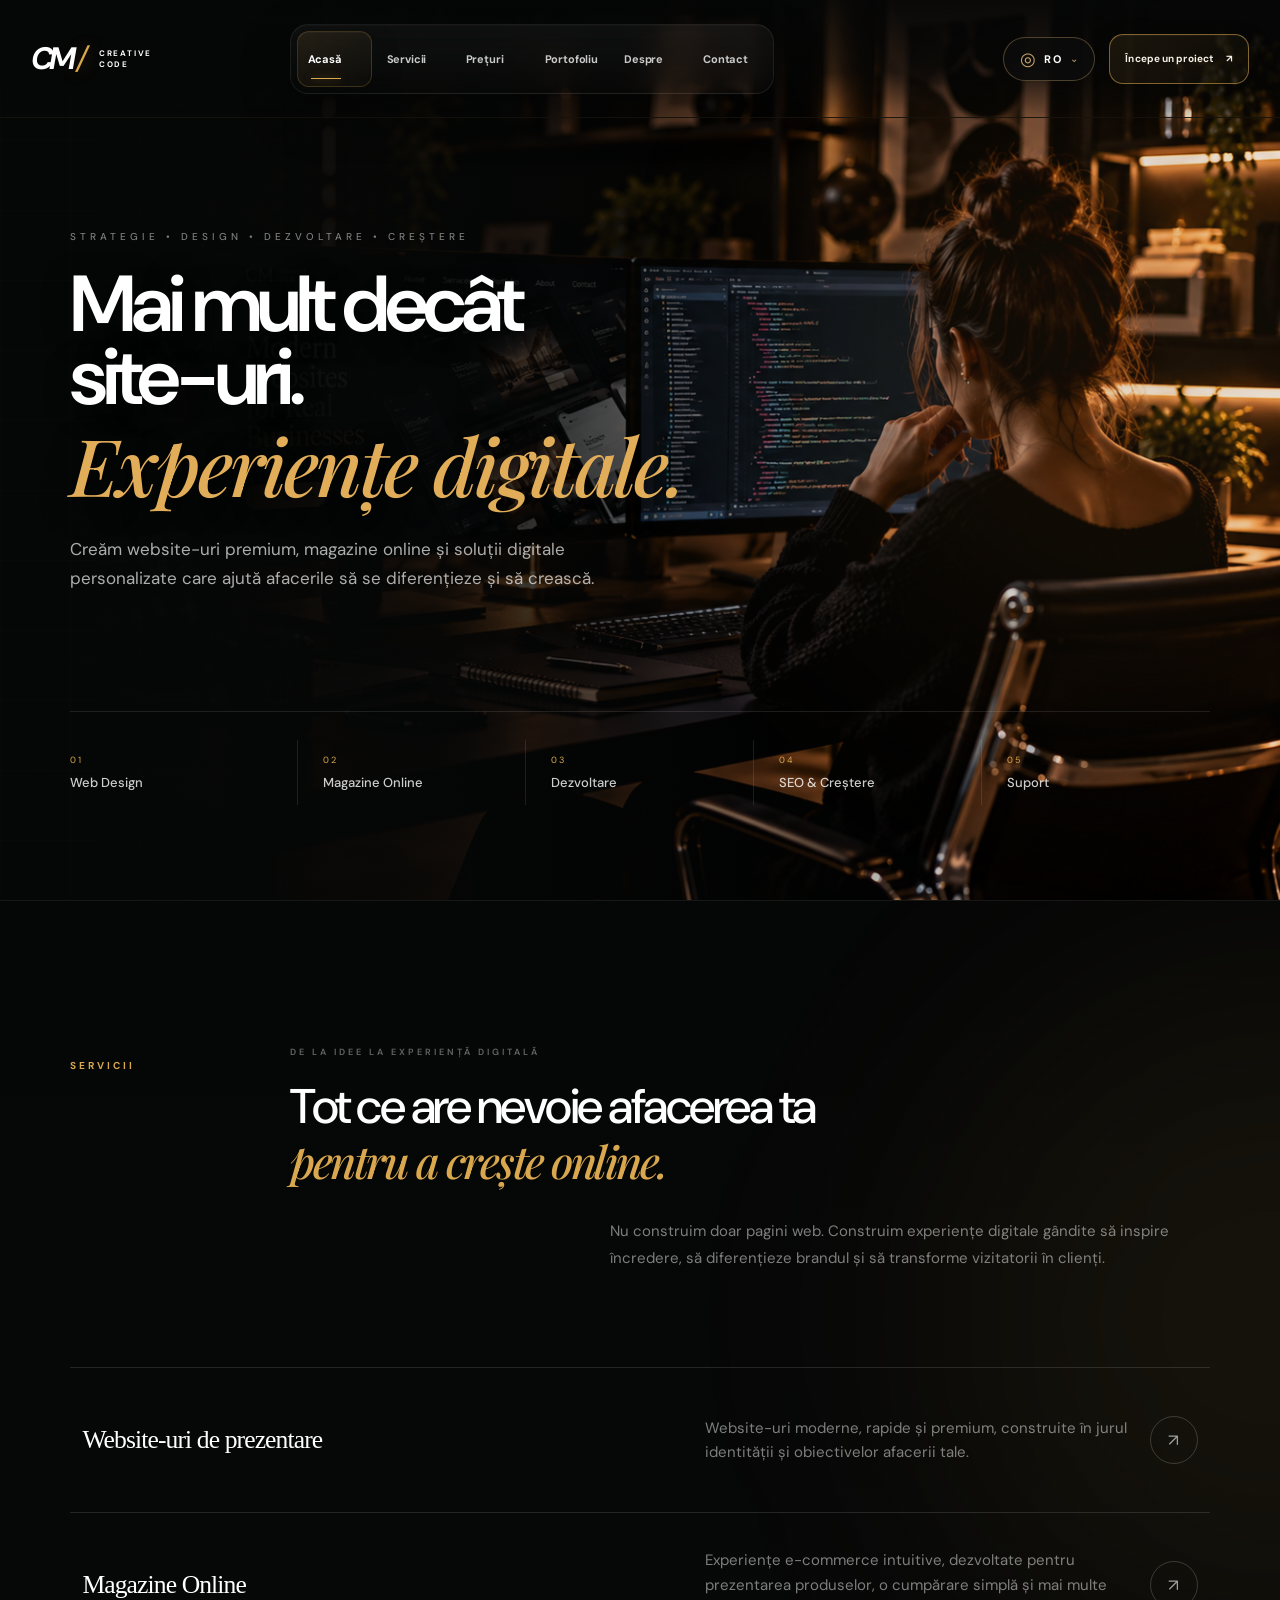
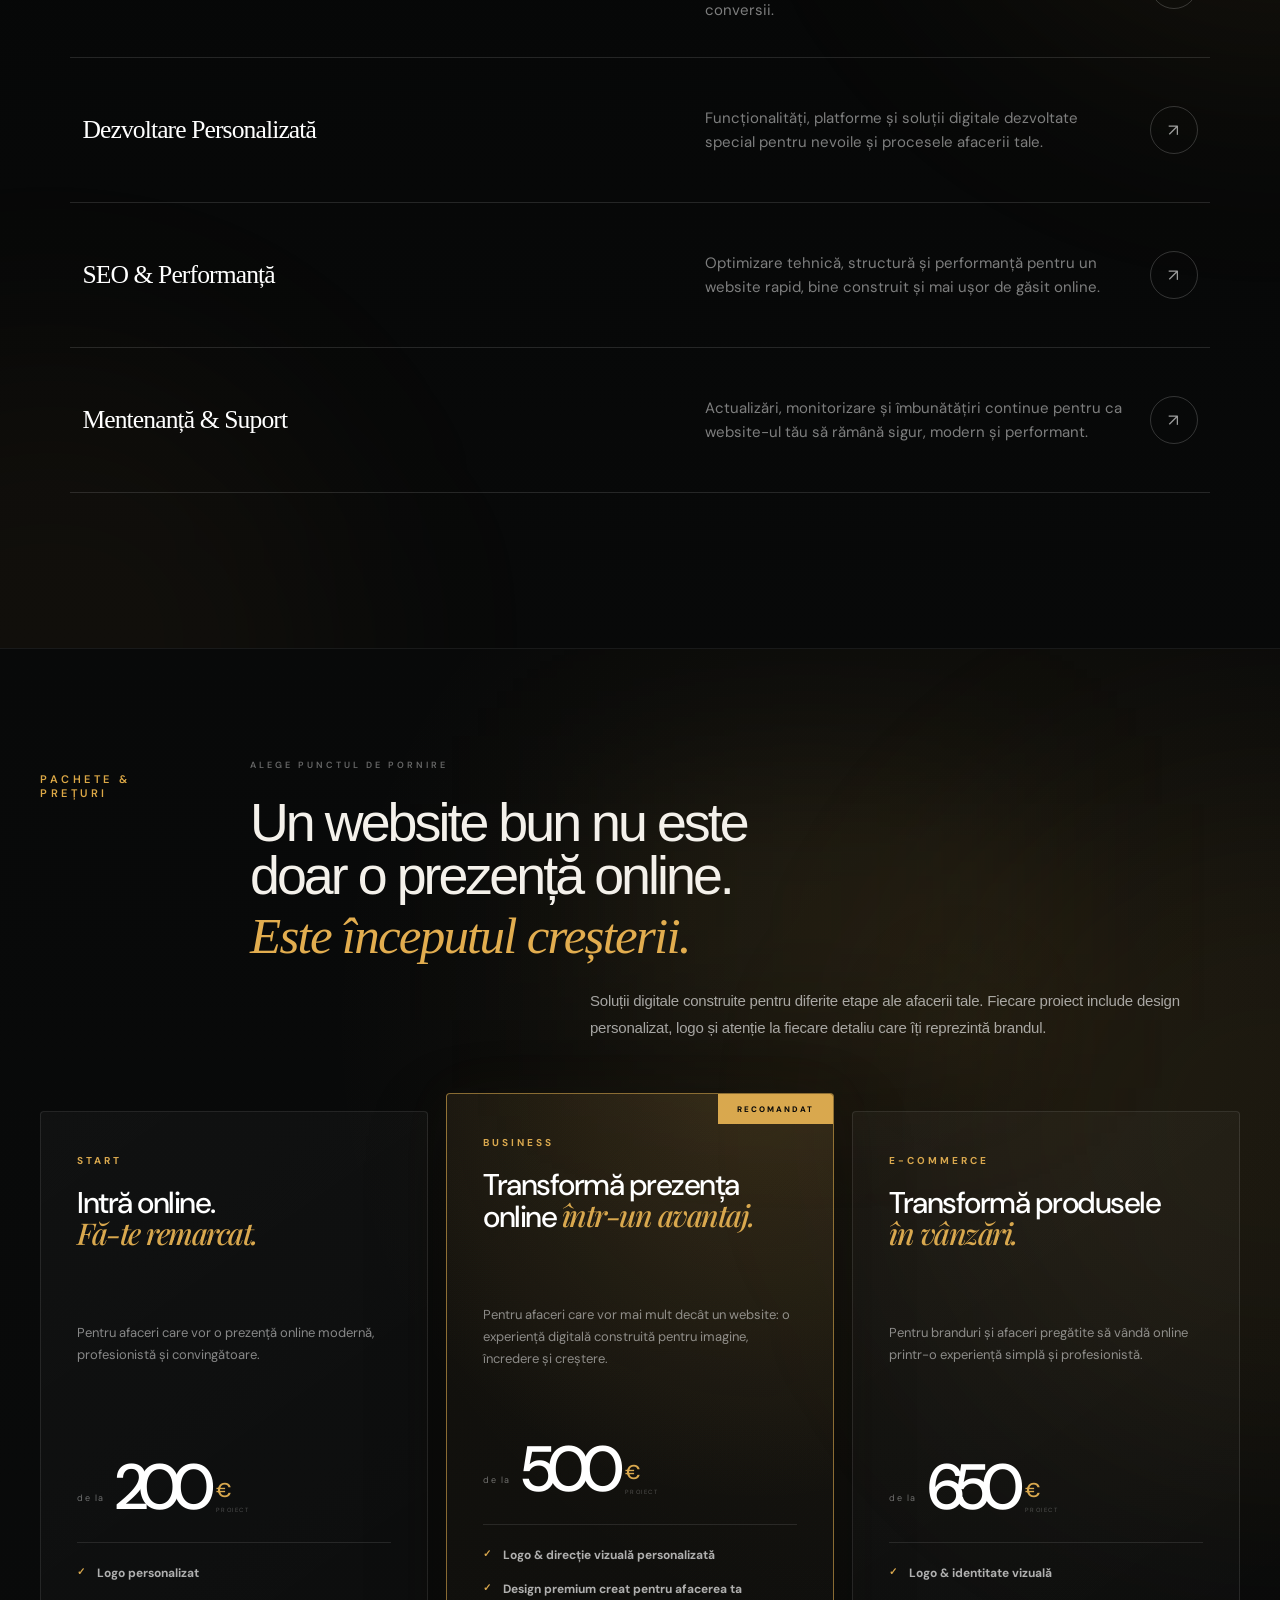
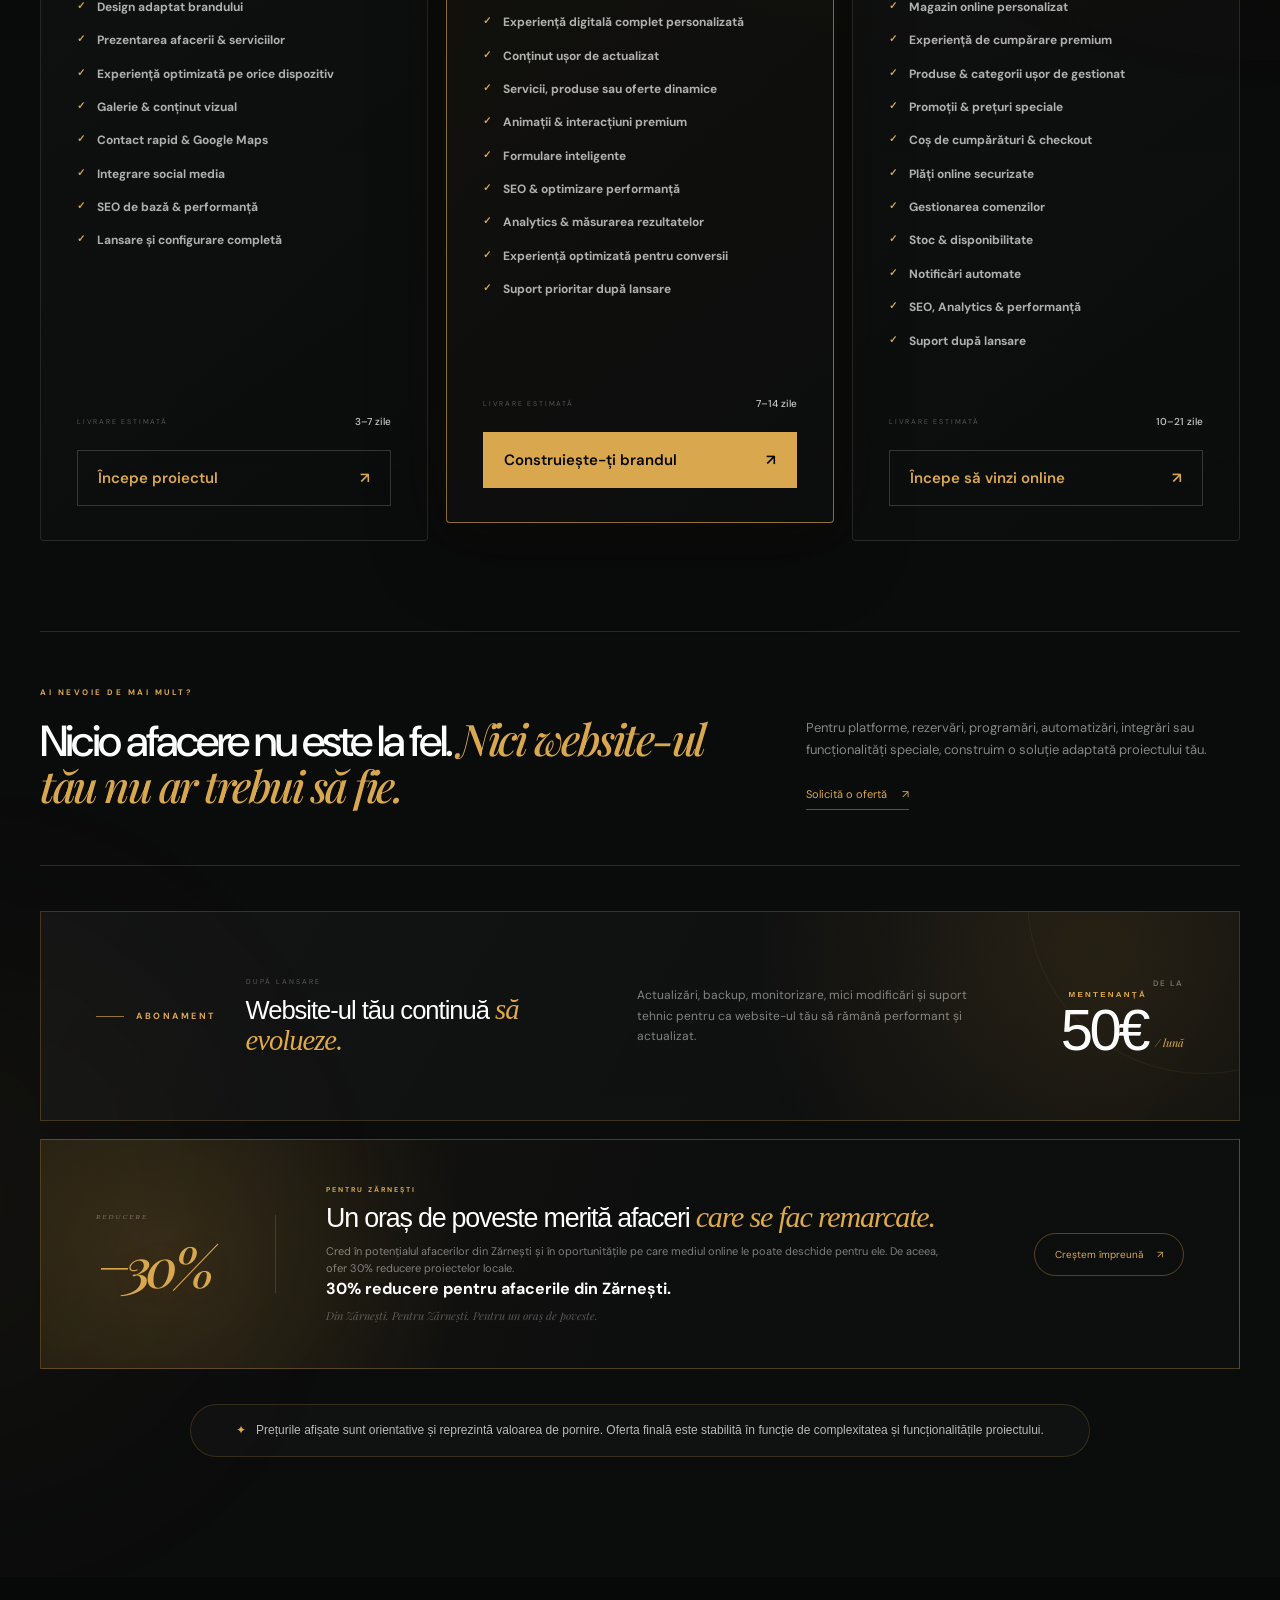
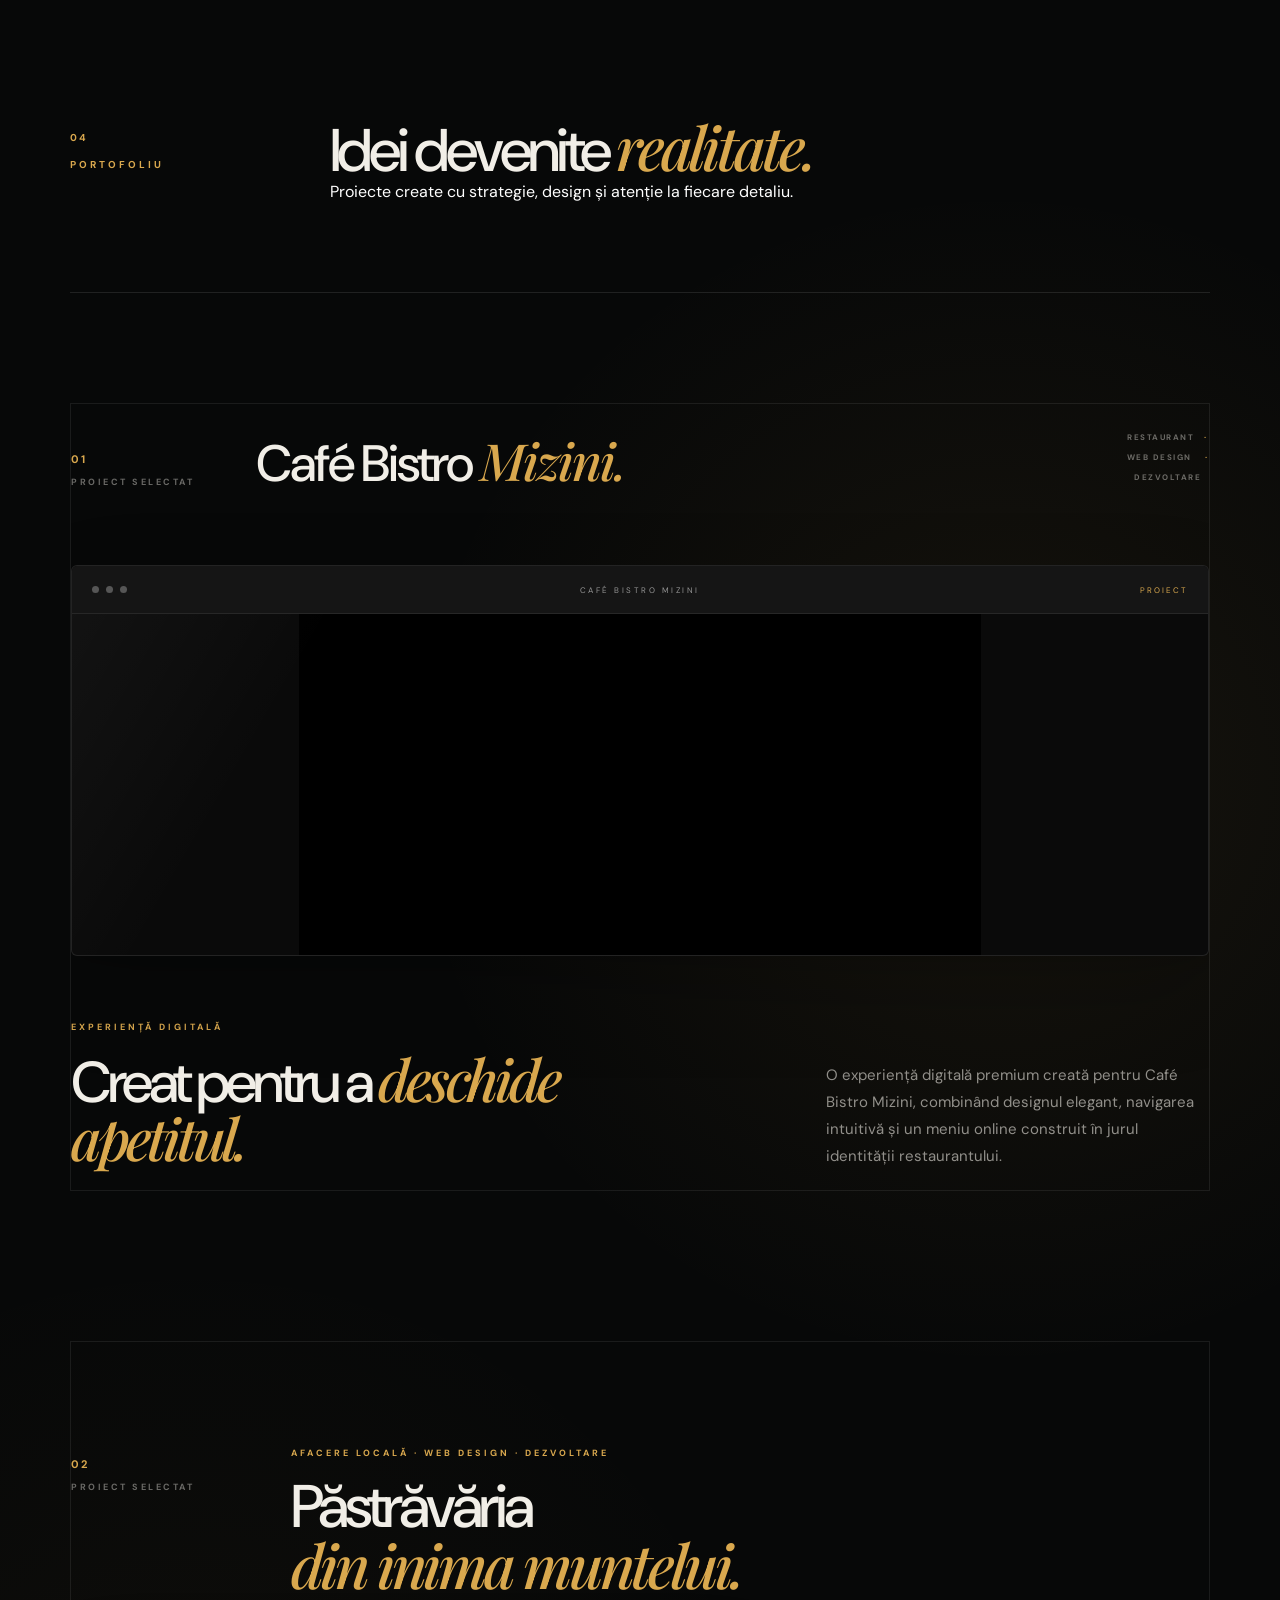
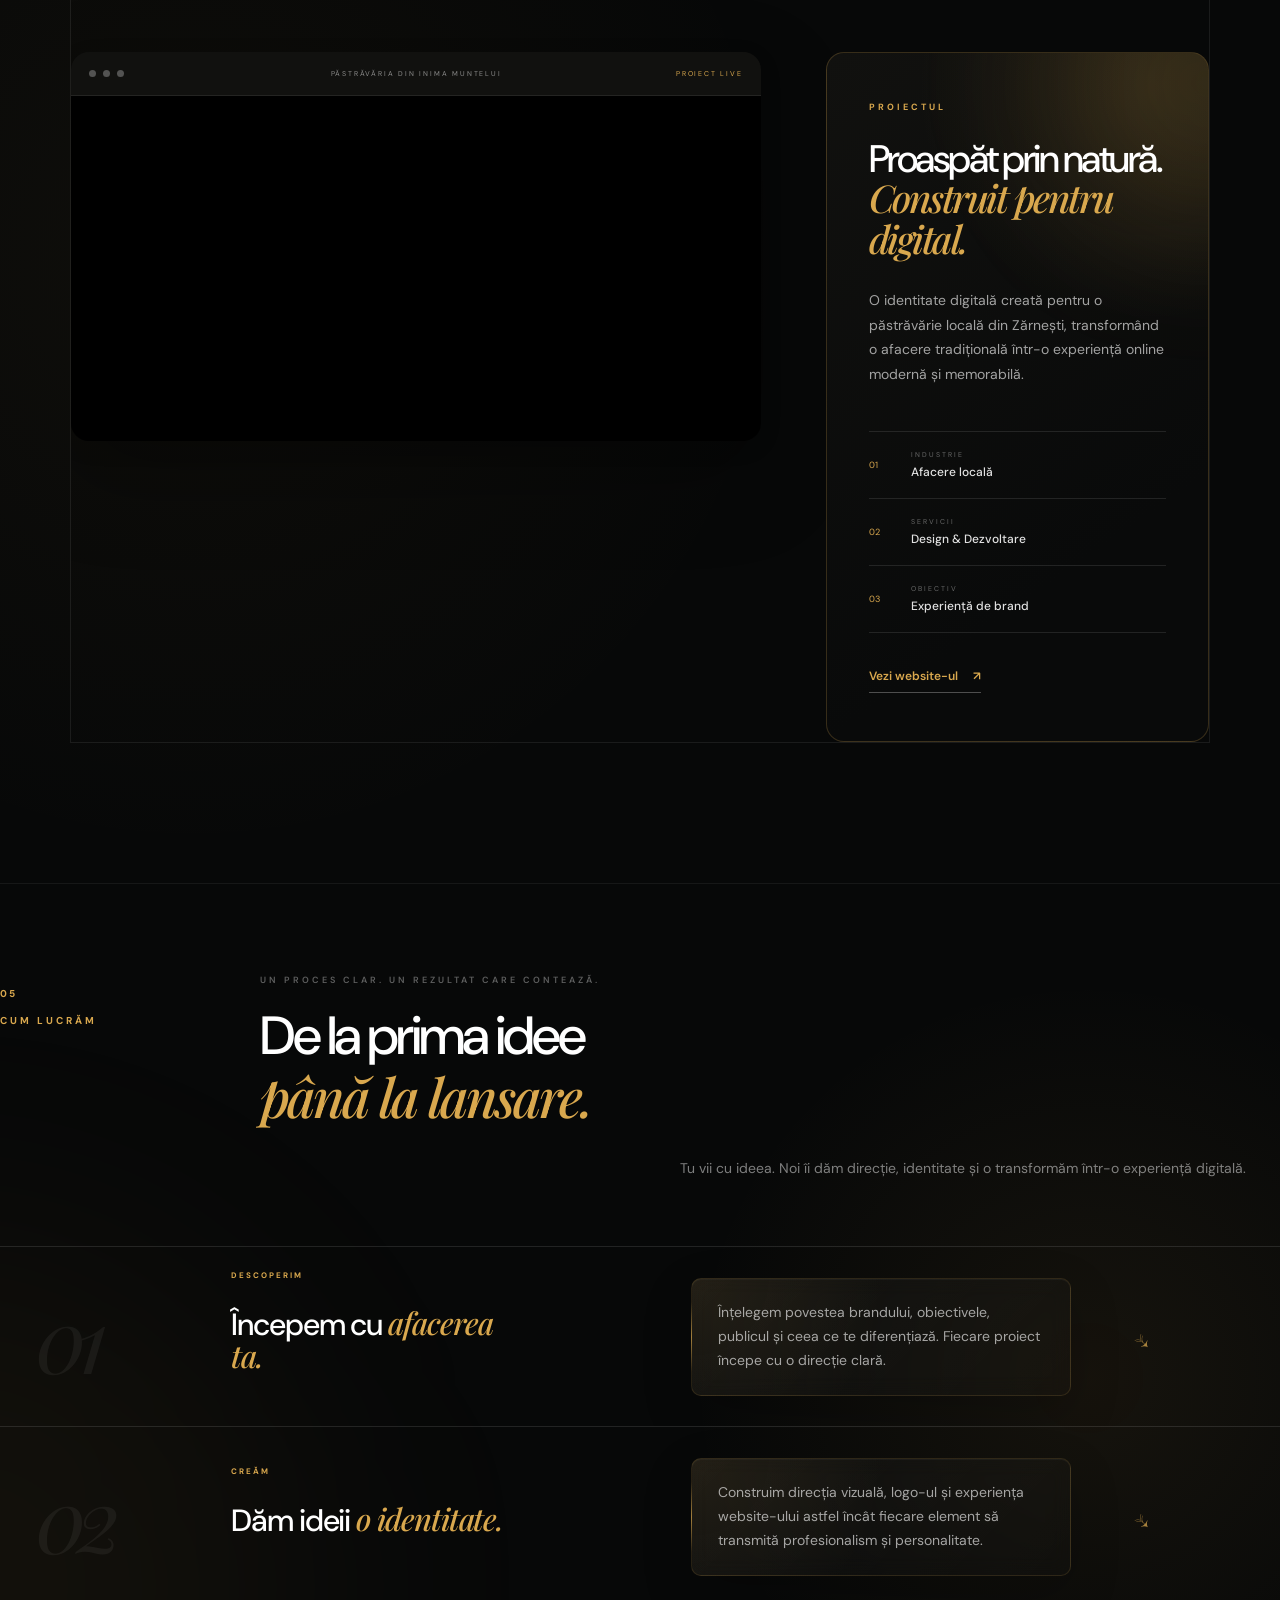
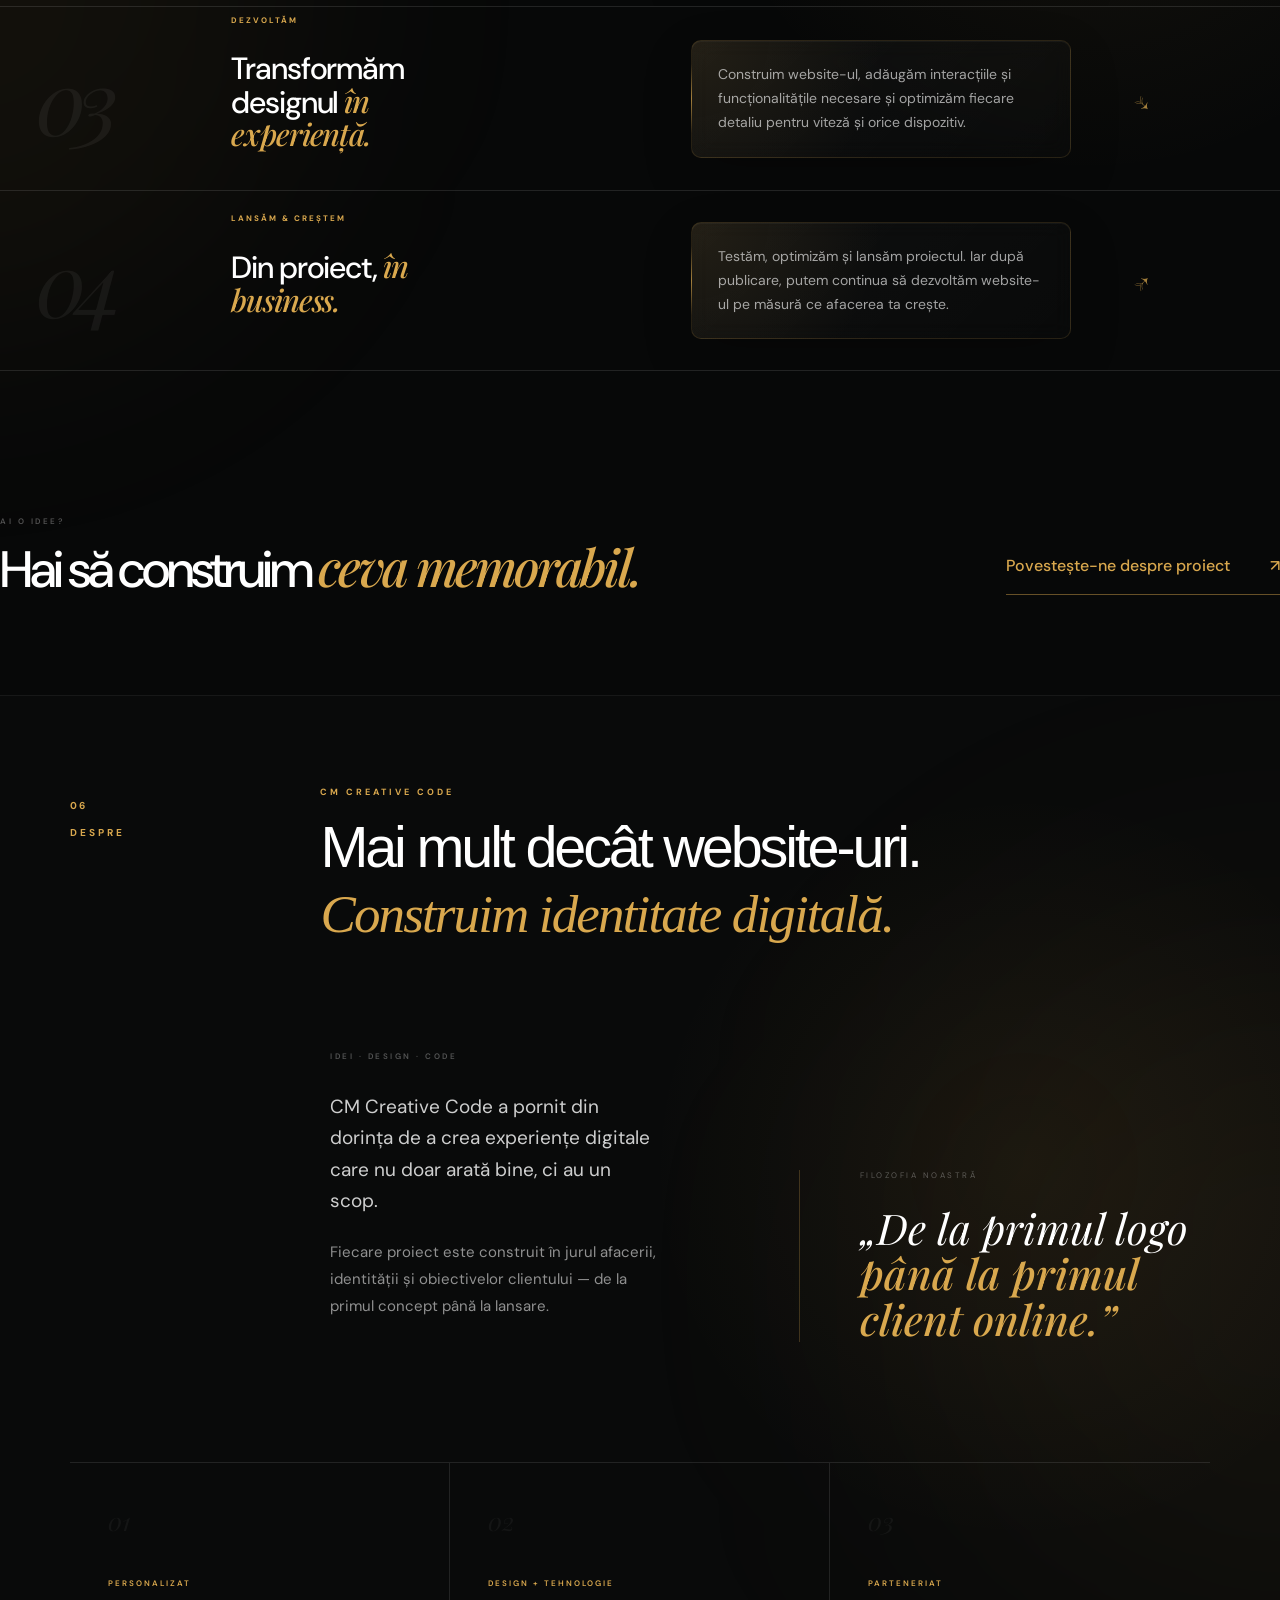
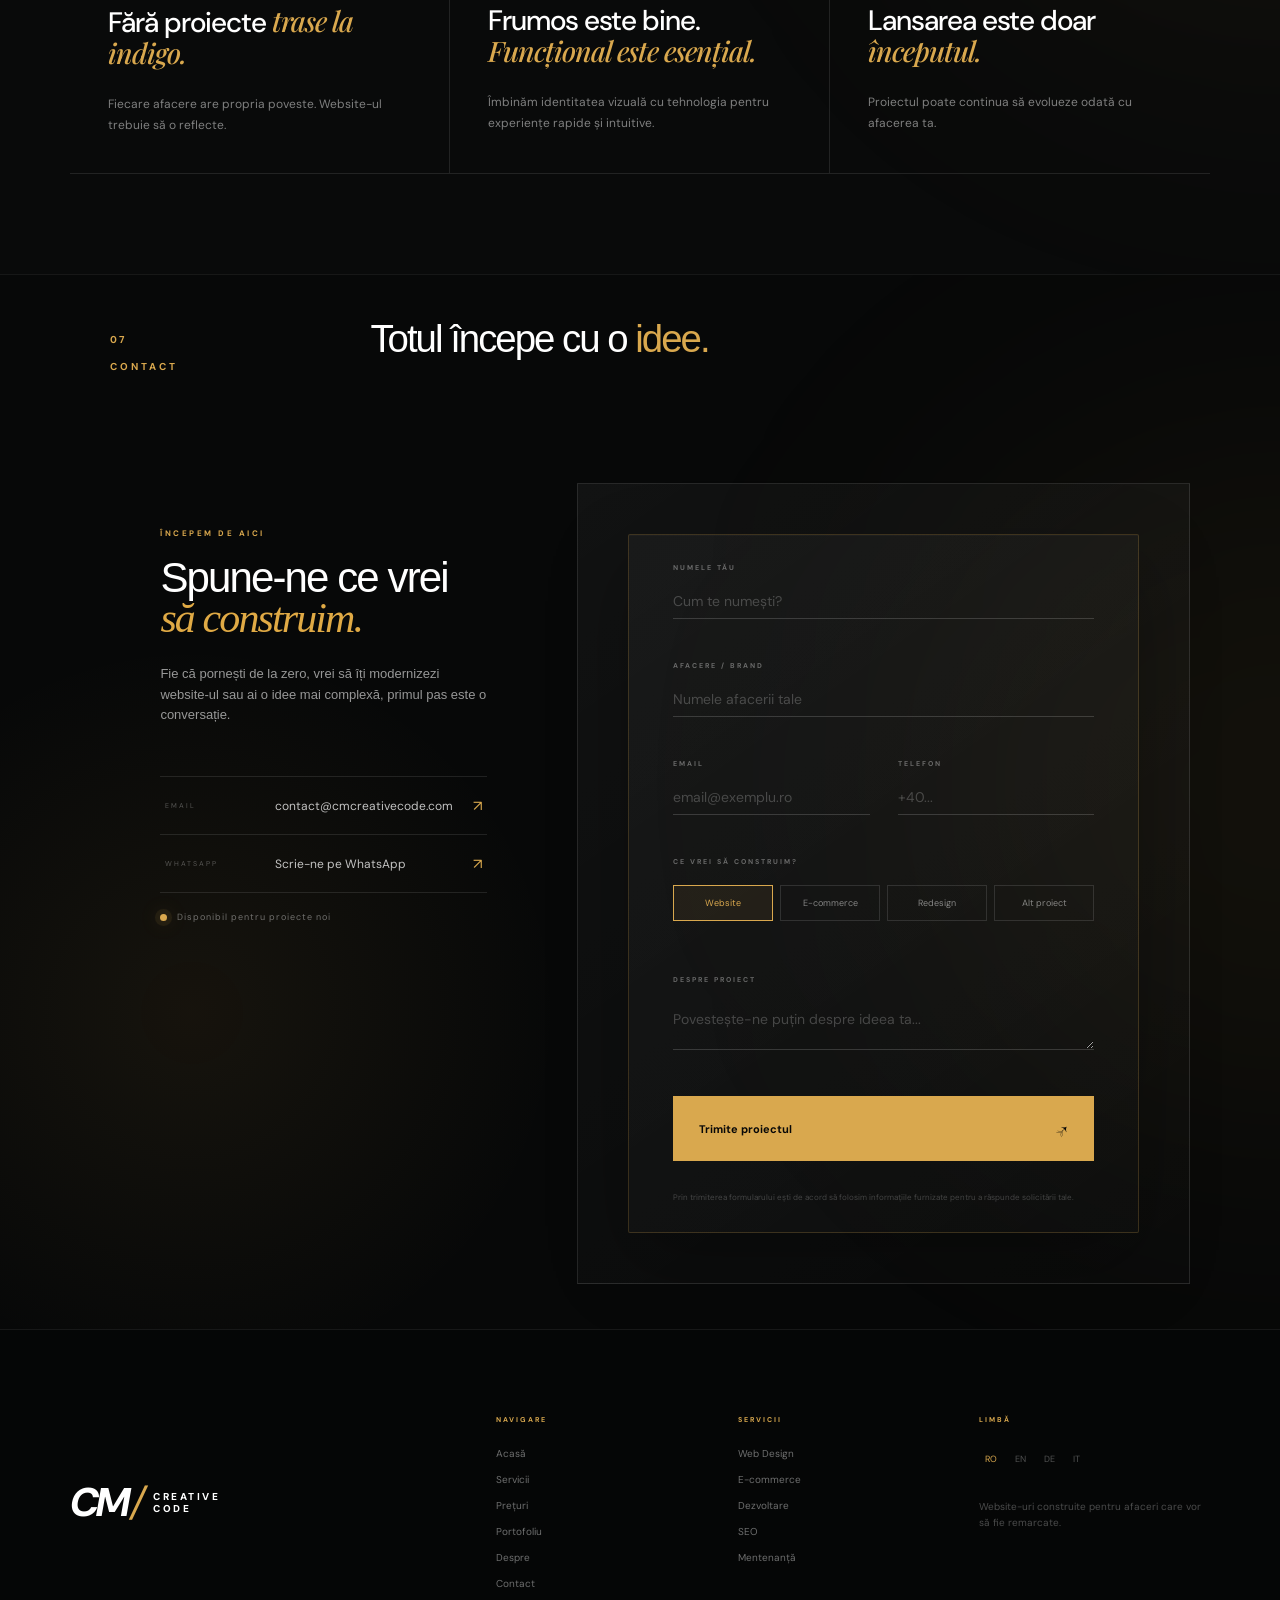
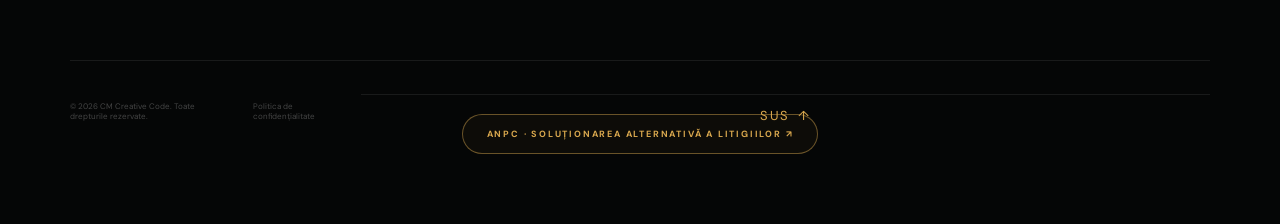
==== commit 18c308c1: "Ajustări versiune mobil și traduceri" ====
--- a/index.html
+++ b/index.html
@@ -872,9 +872,9 @@
 
             <div class="care-left">
 
-                <span class="care-tag">
-                    CM CARE
-                </span>
+              <span class="care-tag" data-i18n="care_subscription">
+    ABONAMENT
+</span>
 
                 <div>
 
--- a/style.css
+++ b/style.css
@@ -1423,23 +1423,40 @@
 }
 
 .care-tag {
-    width: 80px;
-    height: 80px;
-
-    flex: 0 0 80px;
-
-    display: flex;
+    width: auto;
+    height: auto;
+
+    flex: 0 0 auto;
+
+    display: inline-flex;
     align-items: center;
-    justify-content: center;
-
-    border: 1px solid rgba(217,168,78,.5);
-    border-radius: 50%;
+    gap: 12px;
+
+    padding: 0;
+
+    border: none;
+    border-radius: 0;
+    background: transparent;
 
     color: #d9a84e;
 
-    font-size: 8px;
+    font-size: 9px;
     font-weight: 700;
-    letter-spacing: 1.5px;
+    letter-spacing: 2.5px;
+    line-height: 1;
+
+    text-transform: uppercase;
+    white-space: nowrap;
+}
+
+.care-tag::before {
+    content: "";
+    display: block;
+
+    width: 28px;
+    height: 1px;
+
+    background: rgba(217, 168, 78, .65);
 }
 
 .care-left p {
@@ -12960,4 +12977,123 @@
         flex-shrink: 0 !important;
     }
 
+}
+/* =========================================
+   MOBILE — PRICING PRICE FIX
+========================================= */
+
+@media (max-width: 768px) {
+
+    .pricing .price {
+        display: flex !important;
+        align-items: center !important;
+        justify-content: flex-start !important;
+        gap: 10px !important;
+
+        width: 100% !important;
+        margin-top: 34px !important;
+    }
+
+    .pricing .price > span {
+        flex: 0 0 auto !important;
+        margin: 0 !important;
+
+        font-size: 10px !important;
+        line-height: 1 !important;
+        letter-spacing: 0.18em !important;
+    }
+
+    .pricing .price > strong {
+        flex: 0 0 auto !important;
+
+        margin: 0 !important;
+        padding: 0 !important;
+
+        font-size: 48px !important;
+        line-height: 0.9 !important;
+        letter-spacing: -0.06em !important;
+        white-space: nowrap !important;
+    }
+
+    .pricing .price > div {
+        flex: 0 0 auto !important;
+
+        display: flex !important;
+        flex-direction: column !important;
+        align-items: flex-start !important;
+        justify-content: center !important;
+
+        margin: 0 !important;
+        padding: 0 !important;
+        gap: 3px !important;
+    }
+
+    .pricing .price > div b {
+        margin: 0 !important;
+
+        font-size: 21px !important;
+        line-height: 1 !important;
+    }
+
+    .pricing .price > div small {
+        margin: 0 !important;
+
+        font-size: 6px !important;
+        line-height: 1 !important;
+        letter-spacing: 0.18em !important;
+        white-space: nowrap !important;
+    }
+}
+/* =========================================
+   MOBILE — FOOTER ANPC FIX
+========================================= */
+
+@media (max-width: 768px) {
+
+    .footer-anpc-link {
+        width: 100% !important;
+        max-width: 100% !important;
+
+        margin: 24px 0 0 !important;
+        padding: 14px 16px !important;
+
+        display: flex !important;
+        align-items: center !important;
+        justify-content: center !important;
+
+        text-align: center !important;
+
+        border-radius: 8px !important;
+
+        font-size: 8px !important;
+        line-height: 1.6 !important;
+        letter-spacing: 1.4px !important;
+
+        box-sizing: border-box !important;
+    }
+}
+/* BACK TO TOP — MOBILE */
+
+.footer-bottom .back-top {
+    width: 100% !important;
+    margin: 8px 0 0 !important;
+
+    display: flex !important;
+    align-items: center !important;
+    justify-content: center !important;
+
+    gap: 8px !important;
+
+    padding: 12px 0 !important;
+
+    border-top: 1px solid rgba(255, 255, 255, 0.08);
+
+    font-size: 8px !important;
+    letter-spacing: 1.5px !important;
+    text-align: center !important;
+}
+
+.footer-bottom .back-top span {
+    color: #d9a84e !important;
+    font-size: 13px !important;
 }
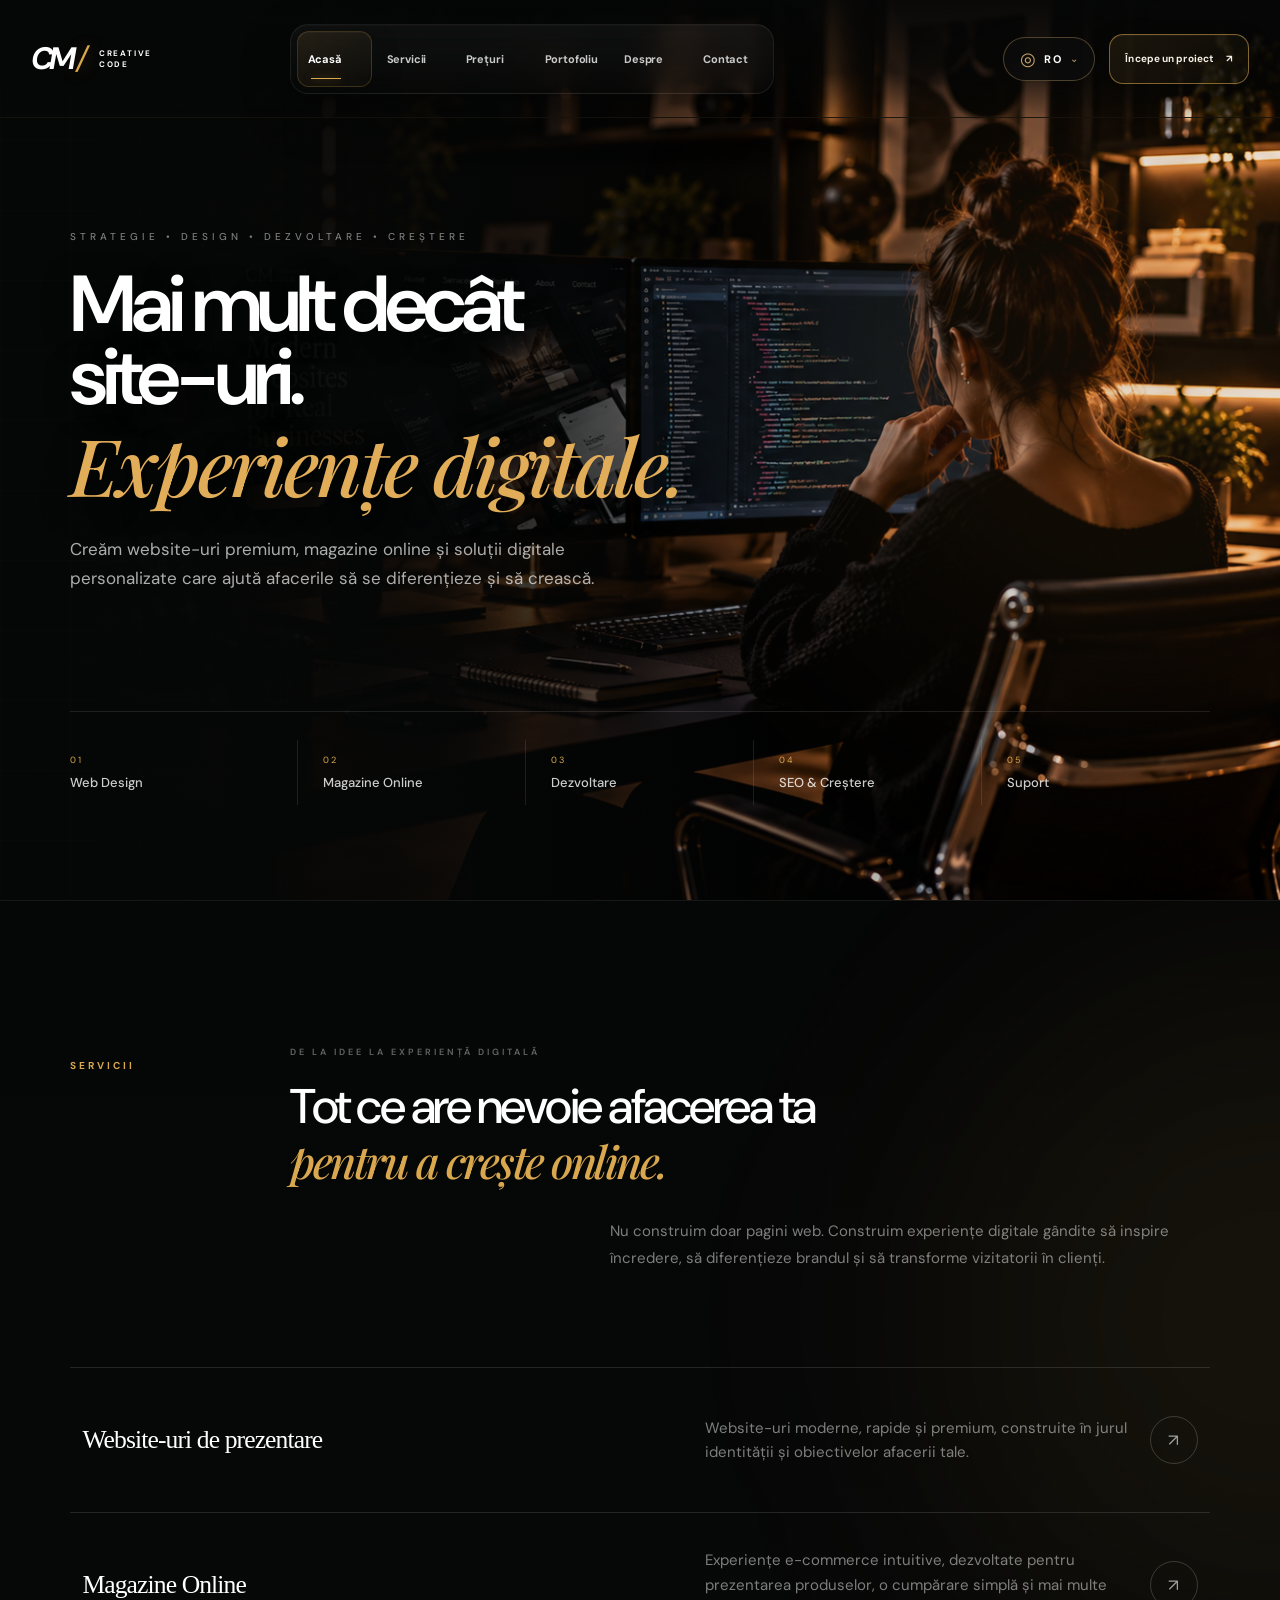
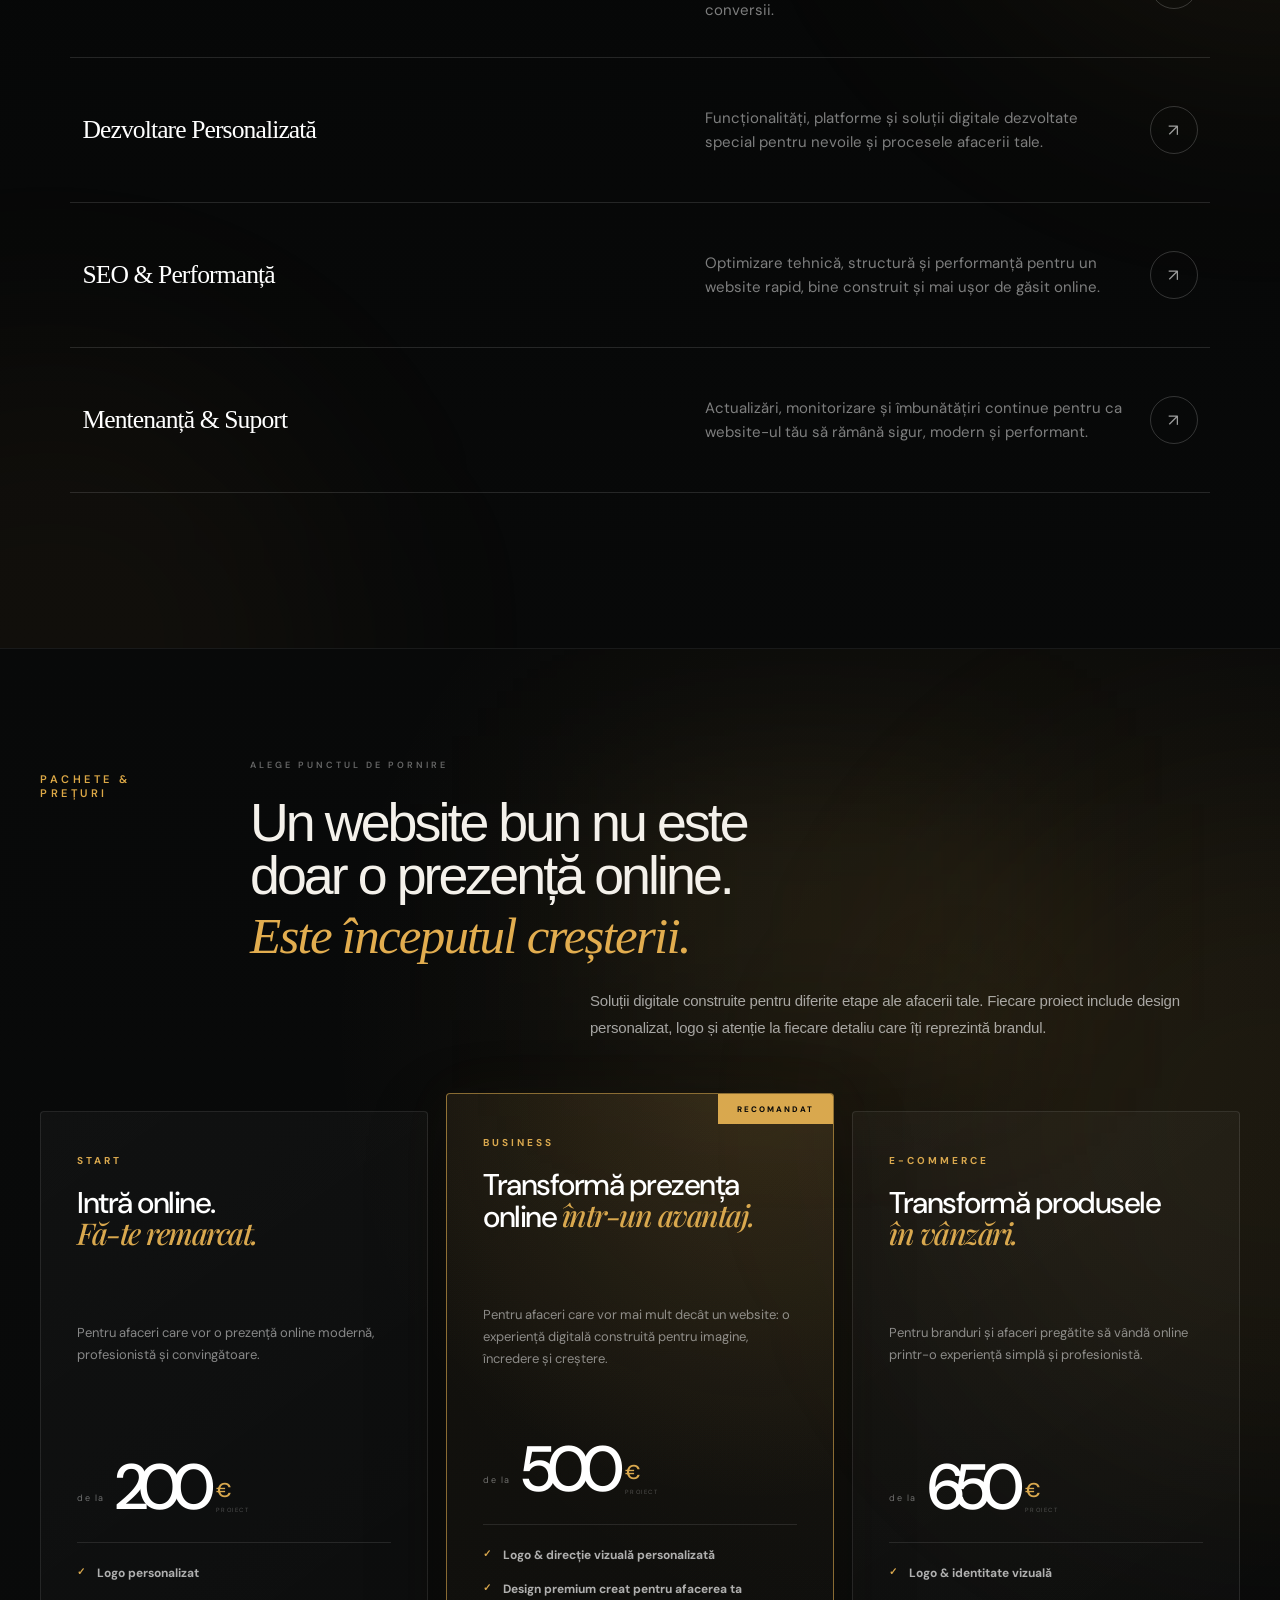
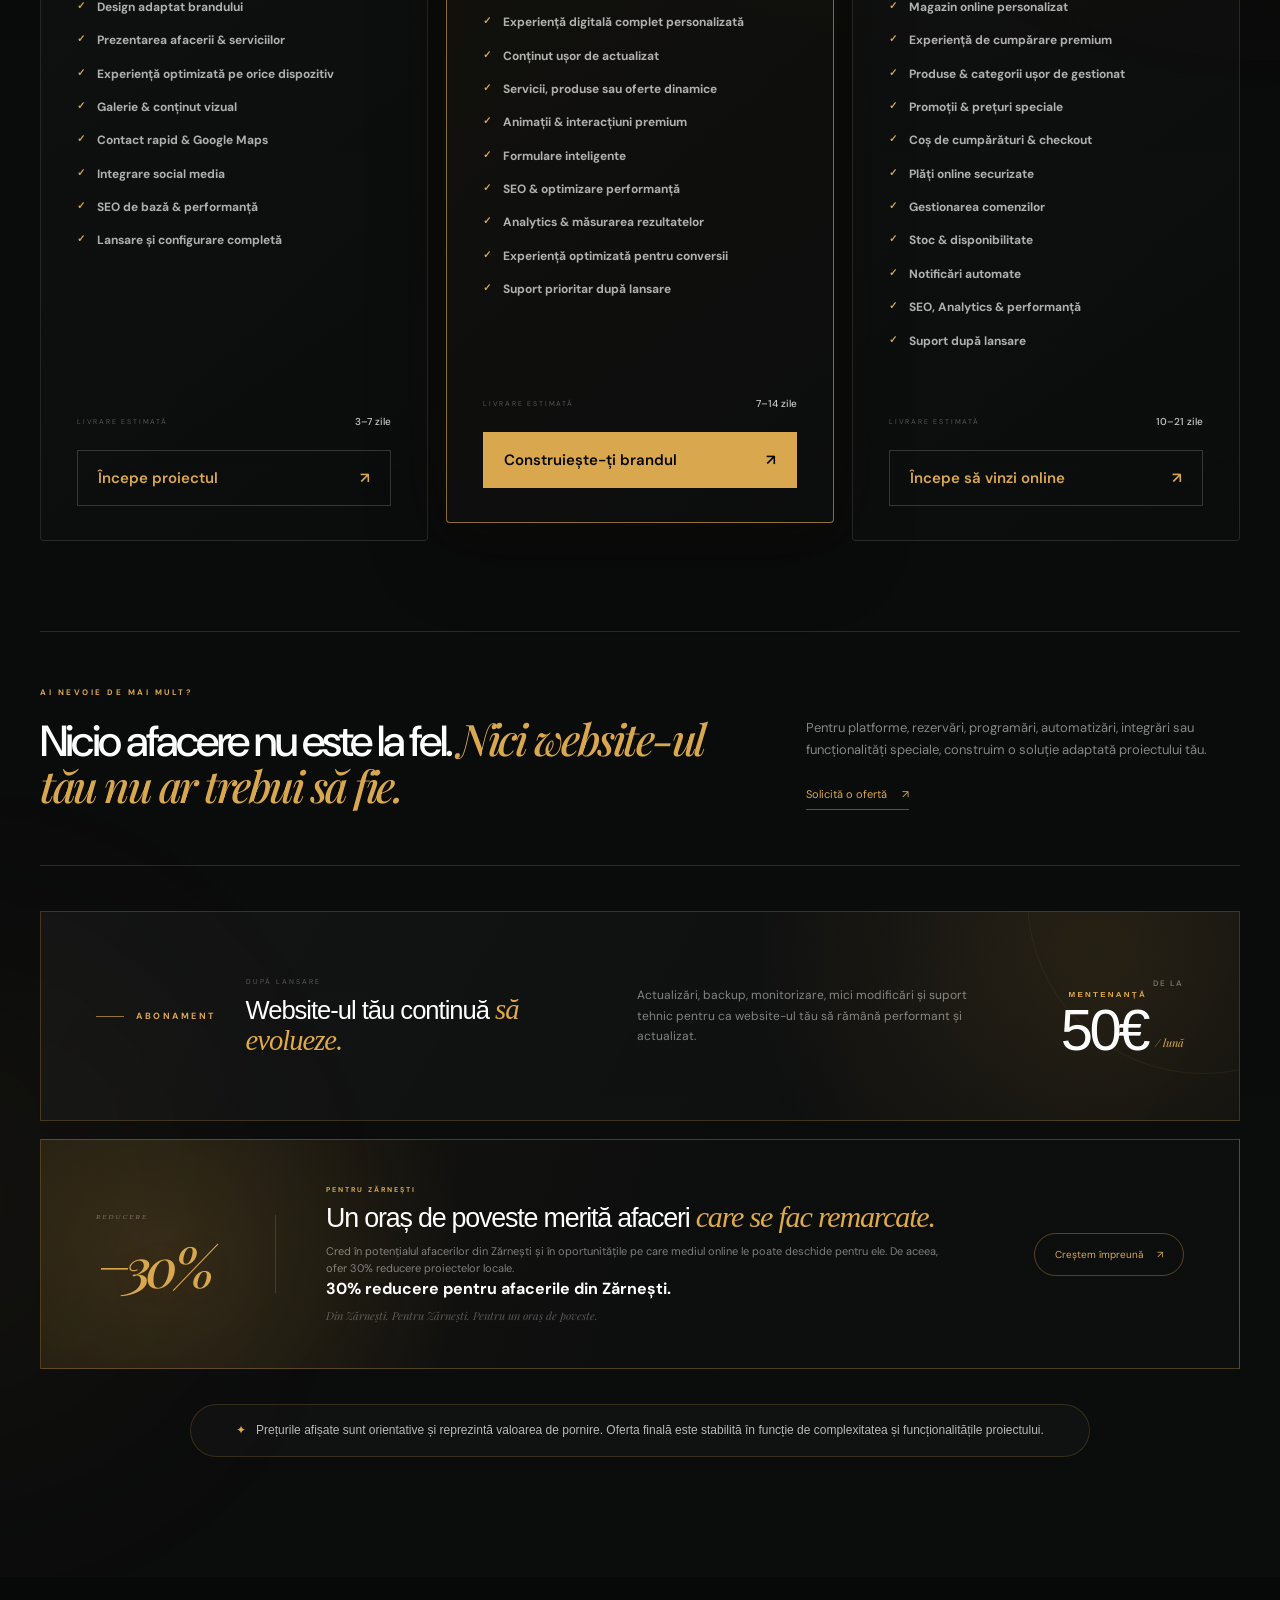
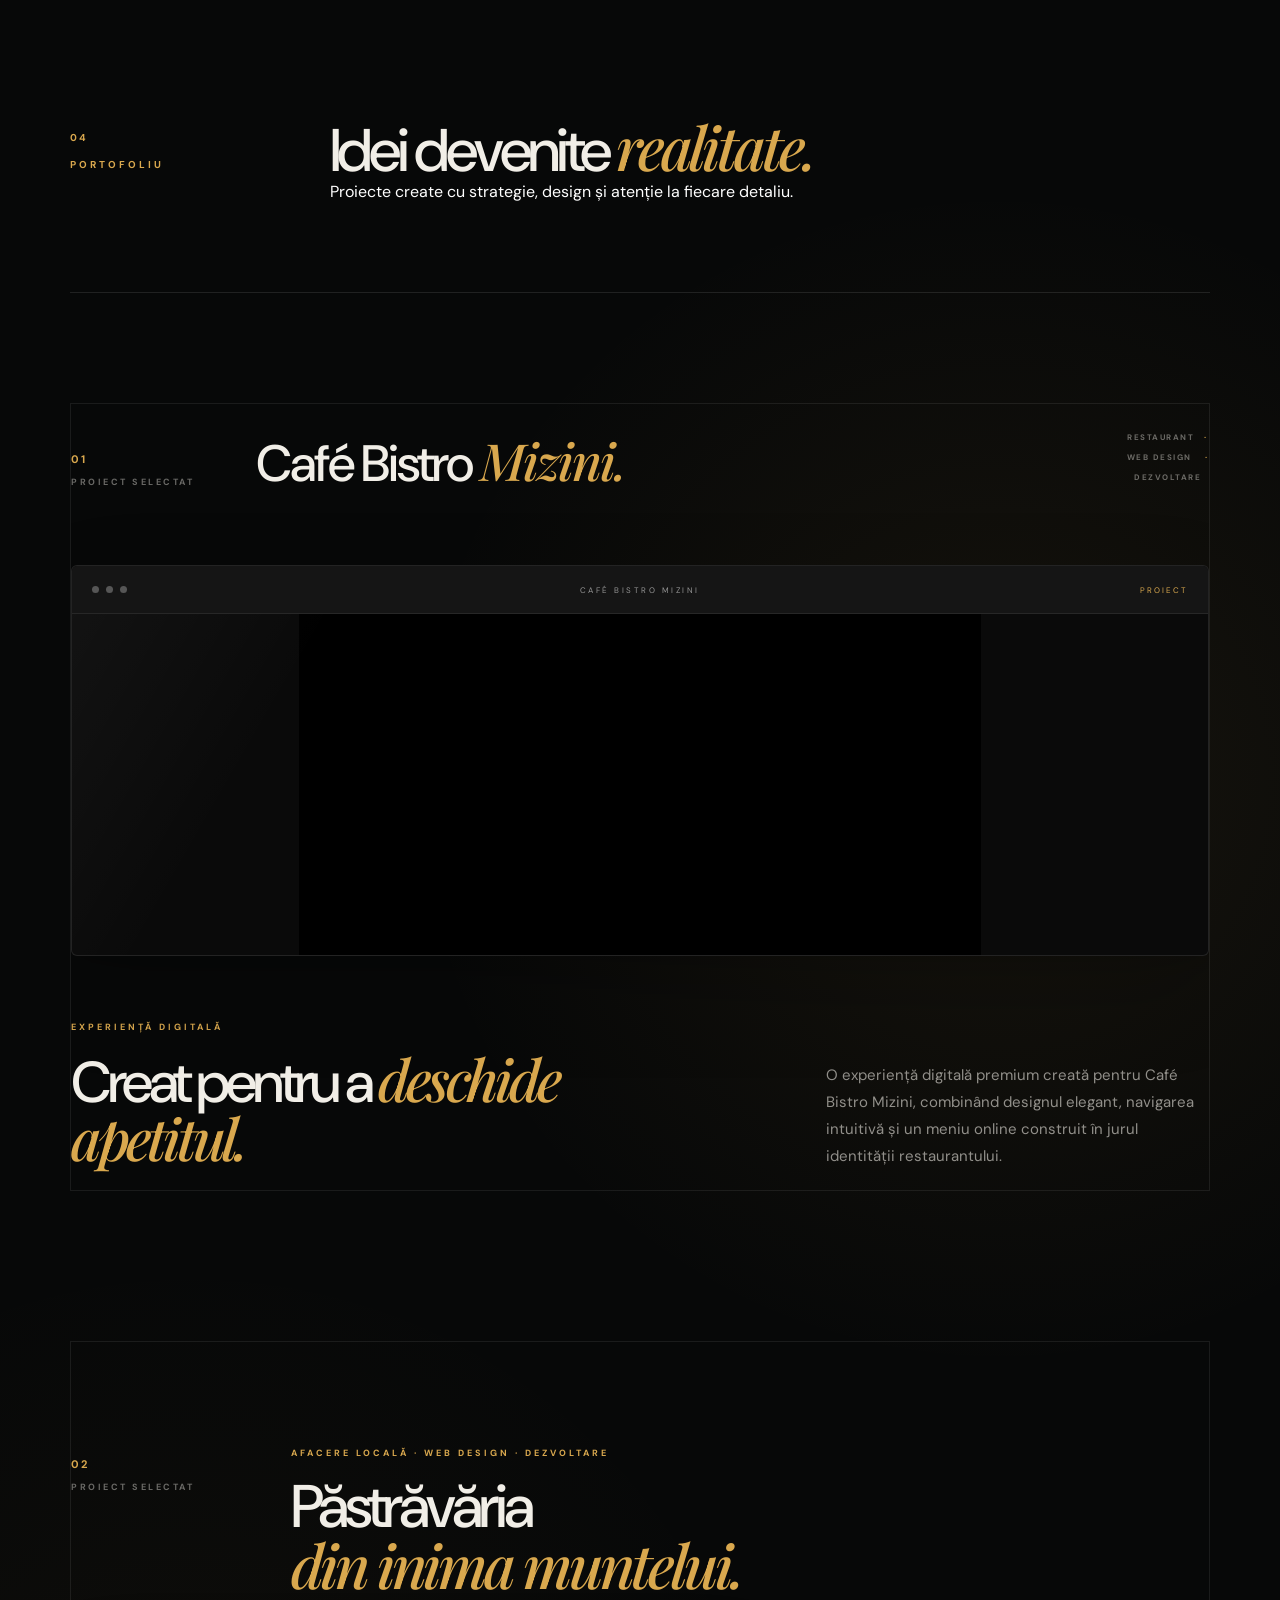
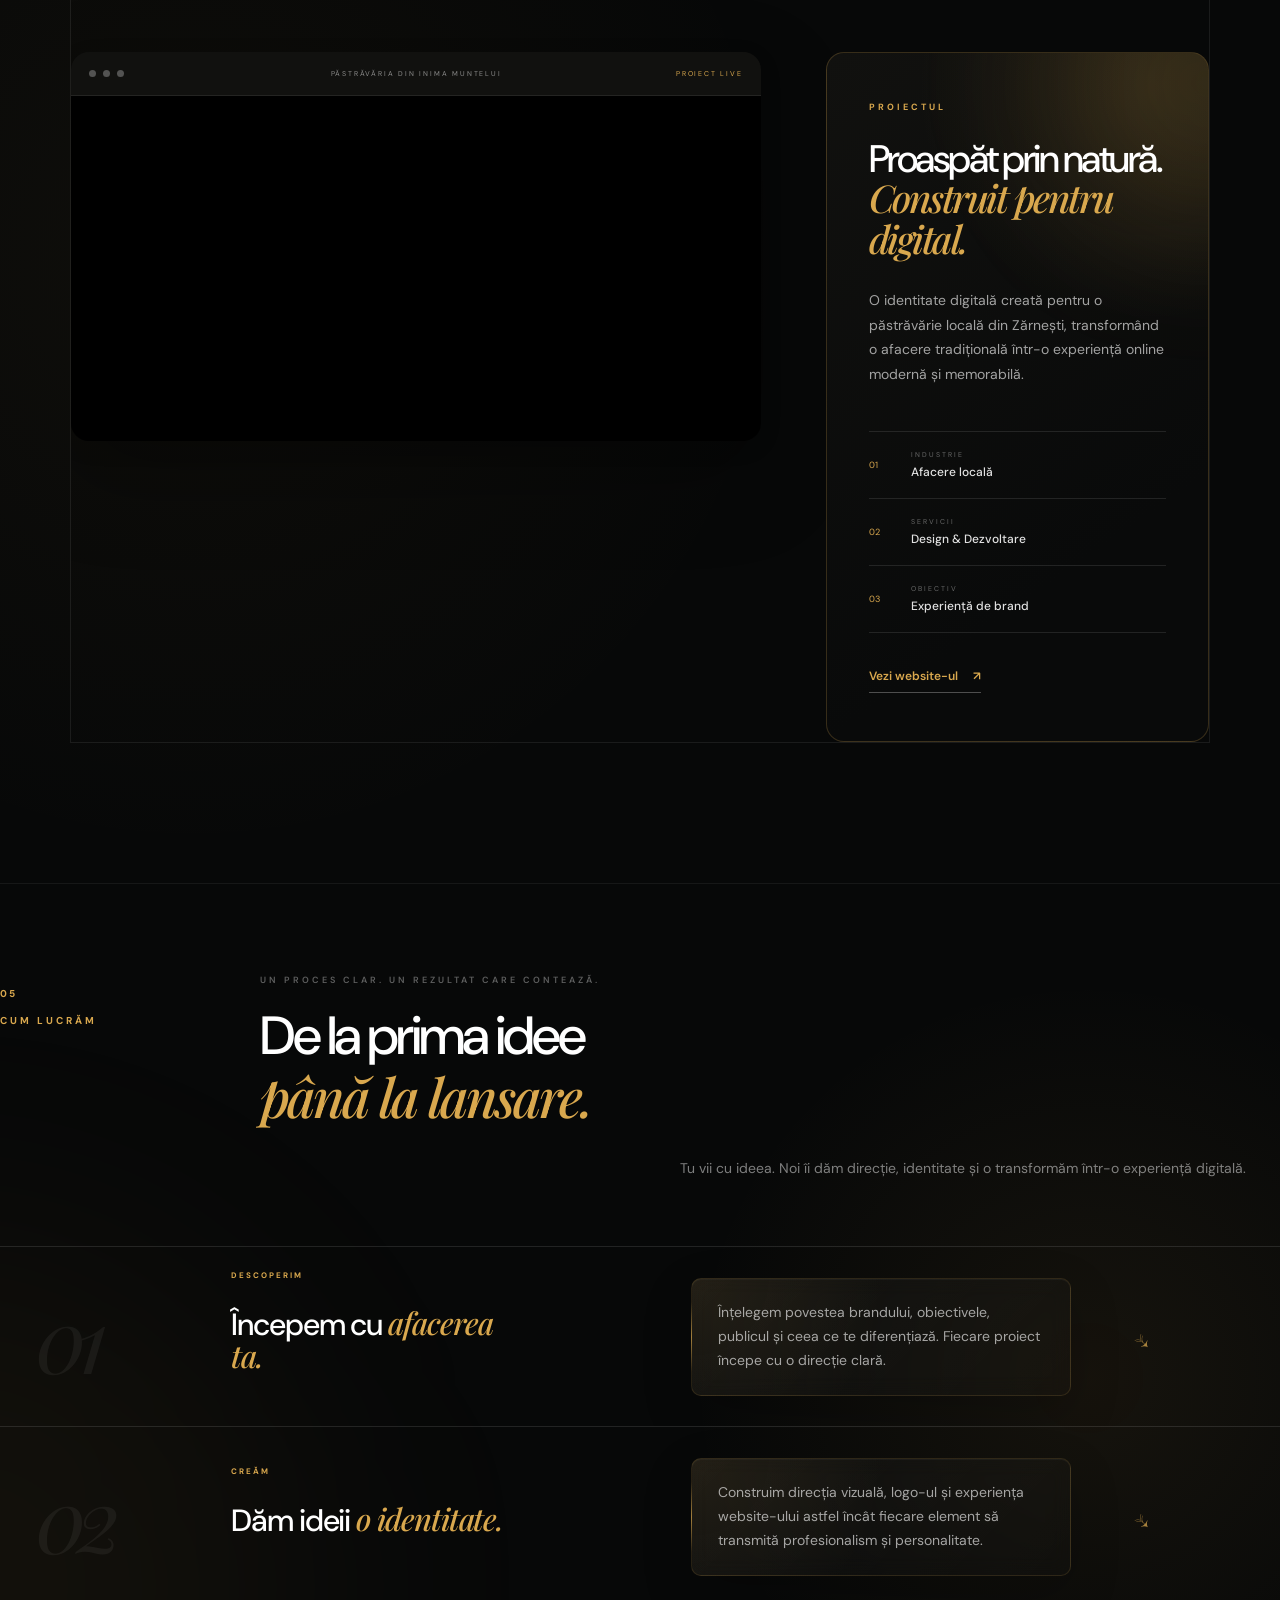
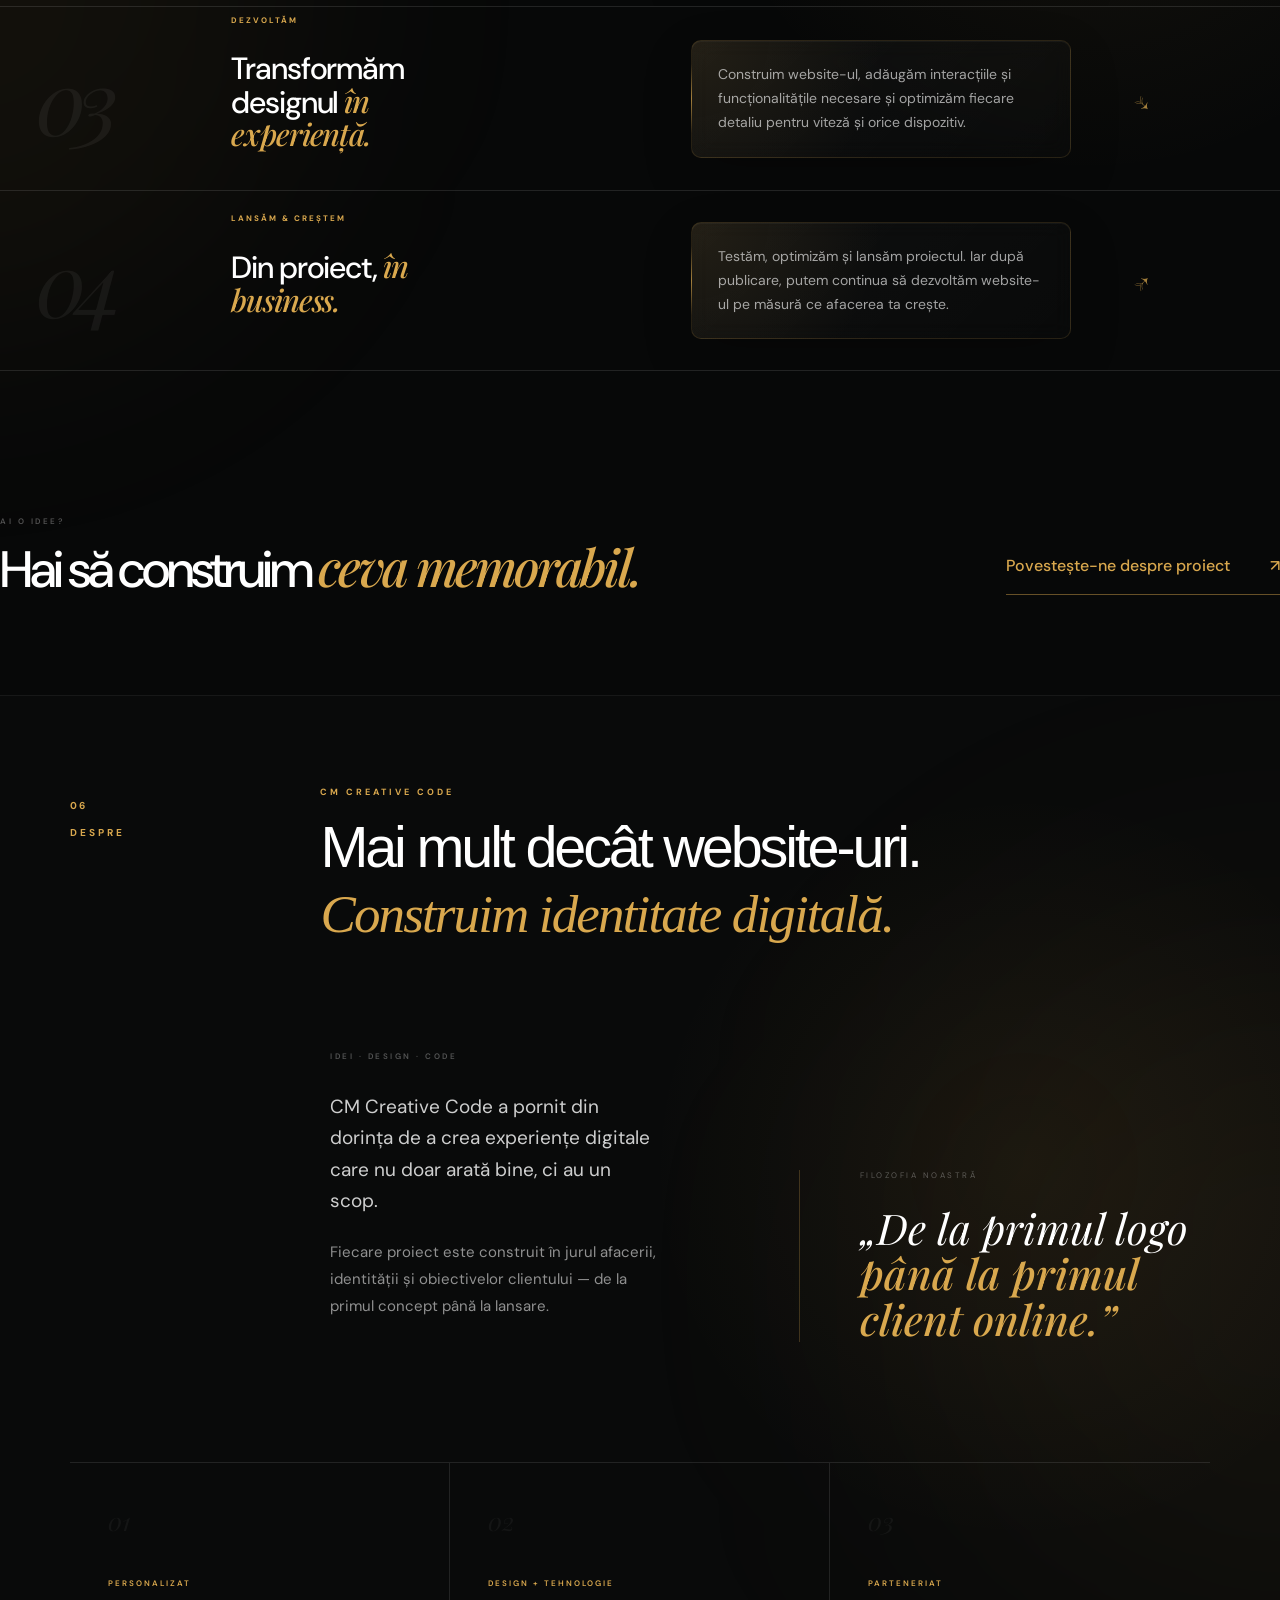
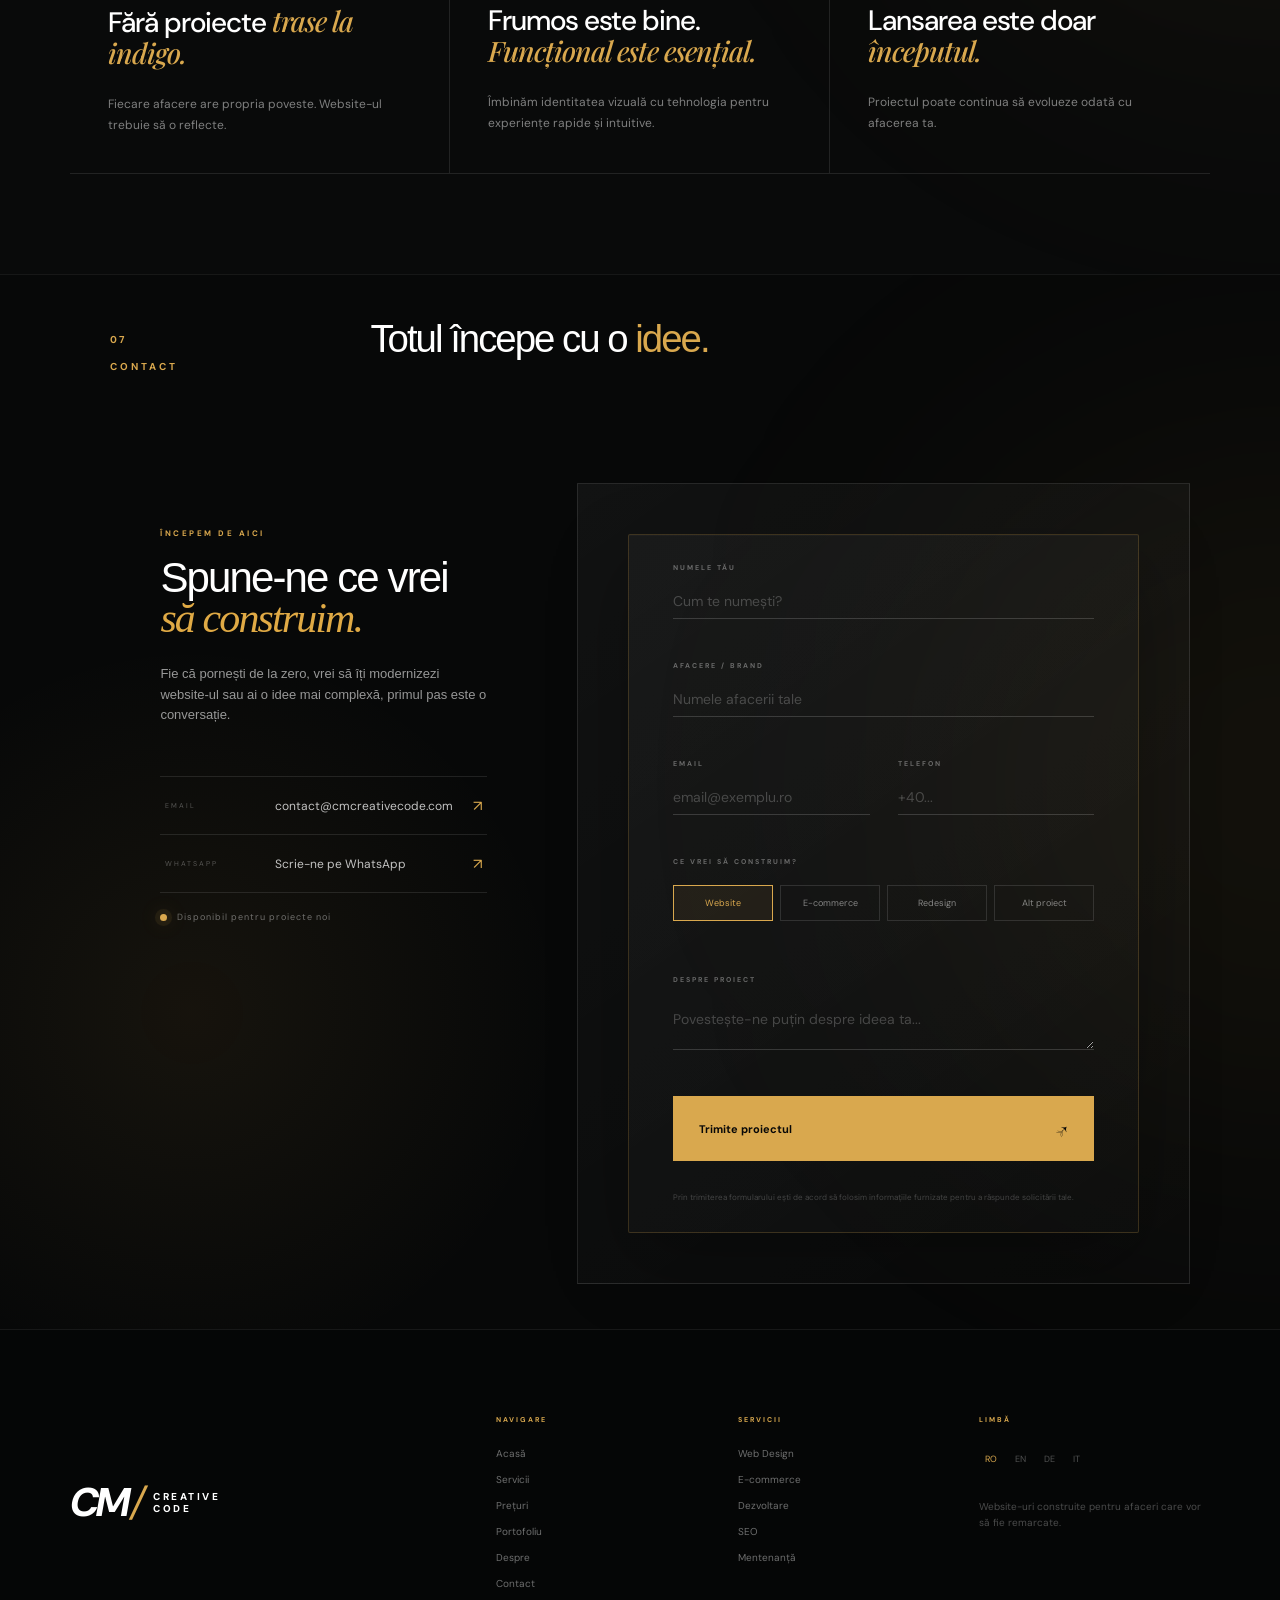
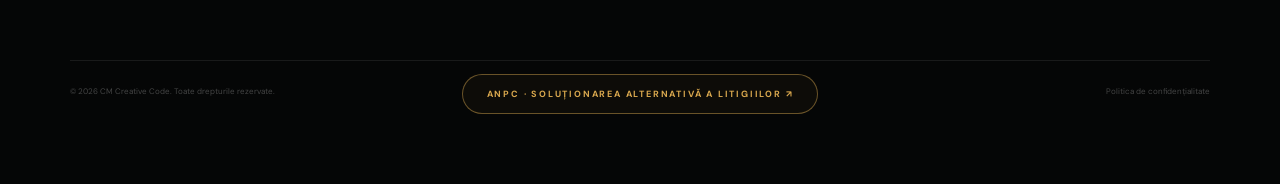
==== commit 979a787c: "Eliminare buton SUS din footer" ====
--- a/index.html
+++ b/index.html
@@ -3,14 +3,71 @@
 
 <head>
     <meta charset="UTF-8">
-    <meta name="viewport" content="width=device-width, initial-scale=1.0">
-
+
+    <meta name="viewport"
+          content="width=device-width, initial-scale=1.0">
+
+    <!-- SEO -->
     <title>CM Creative Code | Web Design & Dezvoltare Web</title>
 
     <meta name="description"
-        content="CM Creative Code creează website-uri premium, magazine online și soluții digitale personalizate pentru afaceri care vor să crească.">
-
-    <link rel="stylesheet" href="style.css">
+          content="CM Creative Code creează website-uri premium, magazine online și soluții digitale personalizate pentru afaceri care vor să crească.">
+
+    <meta name="robots"
+          content="index, follow">
+
+    <meta name="author"
+          content="CM Creative Code">
+
+    <!-- OPEN GRAPH — WhatsApp / Facebook / LinkedIn -->
+    <meta property="og:type"
+          content="website">
+
+    <meta property="og:title"
+          content="CM Creative Code | Web Design & Dezvoltare Web">
+
+    <meta property="og:description"
+          content="Website-uri premium, magazine online și soluții digitale create pentru afaceri care vor să fie remarcate.">
+
+    <meta property="og:url"
+          content="https://cmada92.github.io/cm-creative-code/">
+
+    <meta property="og:site_name"
+          content="CM Creative Code">
+
+    <meta property="og:locale"
+          content="ro_RO">
+<meta property="og:image"
+      content="https://cmada92.github.io/cm-creative-code/images/cm-social-preview.png">
+
+<meta property="og:image:alt"
+      content="CM Creative Code — Web Design & Development">
+
+    <!-- TWITTER / X -->
+    <meta name="twitter:card"
+          content="summary_large_image">
+
+    <meta name="twitter:title"
+          content="CM Creative Code | Web Design & Dezvoltare Web">
+
+    <meta name="twitter:description"
+          content="Website-uri premium, magazine online și soluții digitale pentru afaceri care vor să fie remarcate.">
+
+<meta name="twitter:image"
+      content="https://cmada92.github.io/cm-creative-code/images/cm-social-preview.png">
+
+    <!-- CANONICAL -->
+    <link rel="canonical"
+          href="https://cmada92.github.io/cm-creative-code/">
+
+          <!-- FAVICON -->
+<link rel="icon"
+      type="image/png"
+      href="images/favicon.png">
+
+    <!-- CSS -->
+    <link rel="stylesheet"
+          href="style.css?v=2">
 </head>
 
 <body>
@@ -2220,19 +2277,7 @@
             </div>
 
 
-            <a
-                href="#home"
-                class="back-top">
-
-                <span data-i18n="footer_top">
-                    SUS
-                </span>
-
-                <span>
-                    ↑
-                </span>
-
-            </a>
+           
 
         </div>
 
@@ -2255,7 +2300,7 @@
 </main>
 
 
-<script src="script.js"></script>
+<script src="script.js?v=2"></script>
 
 </body>
 
